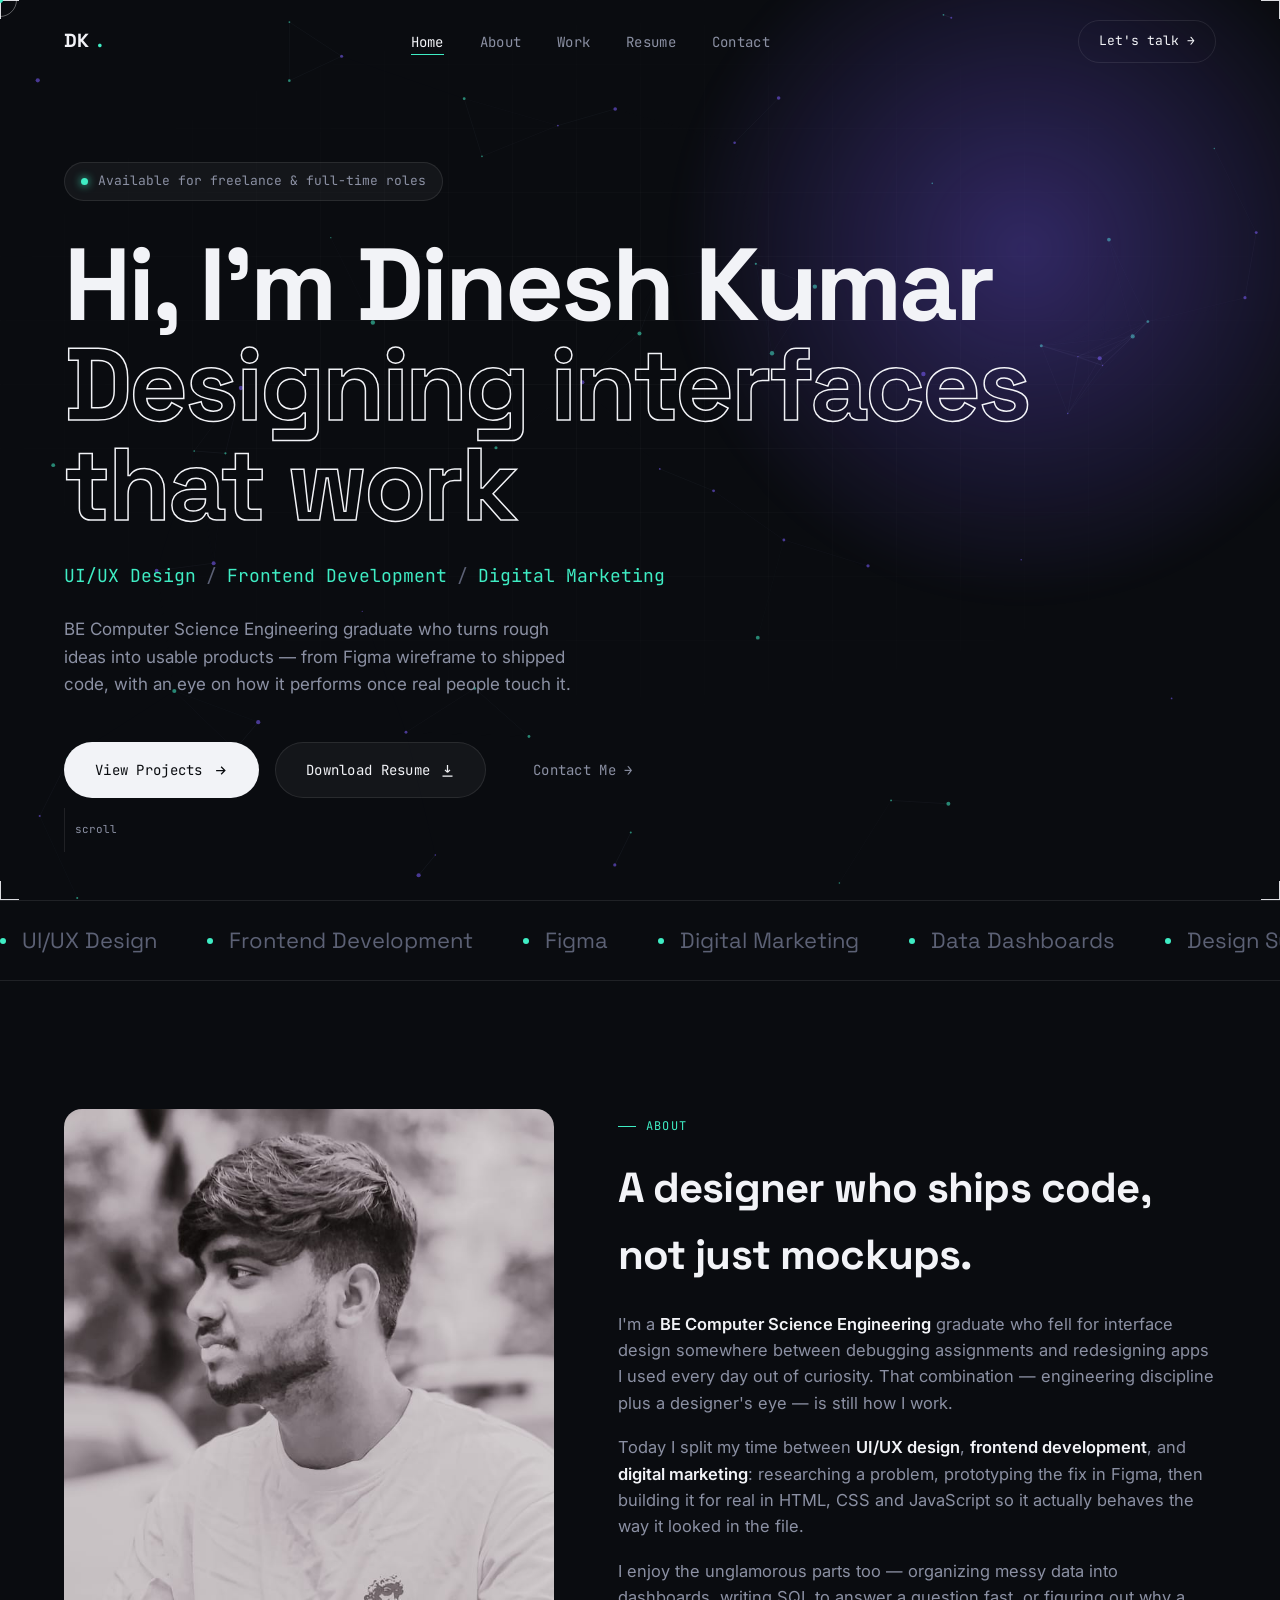
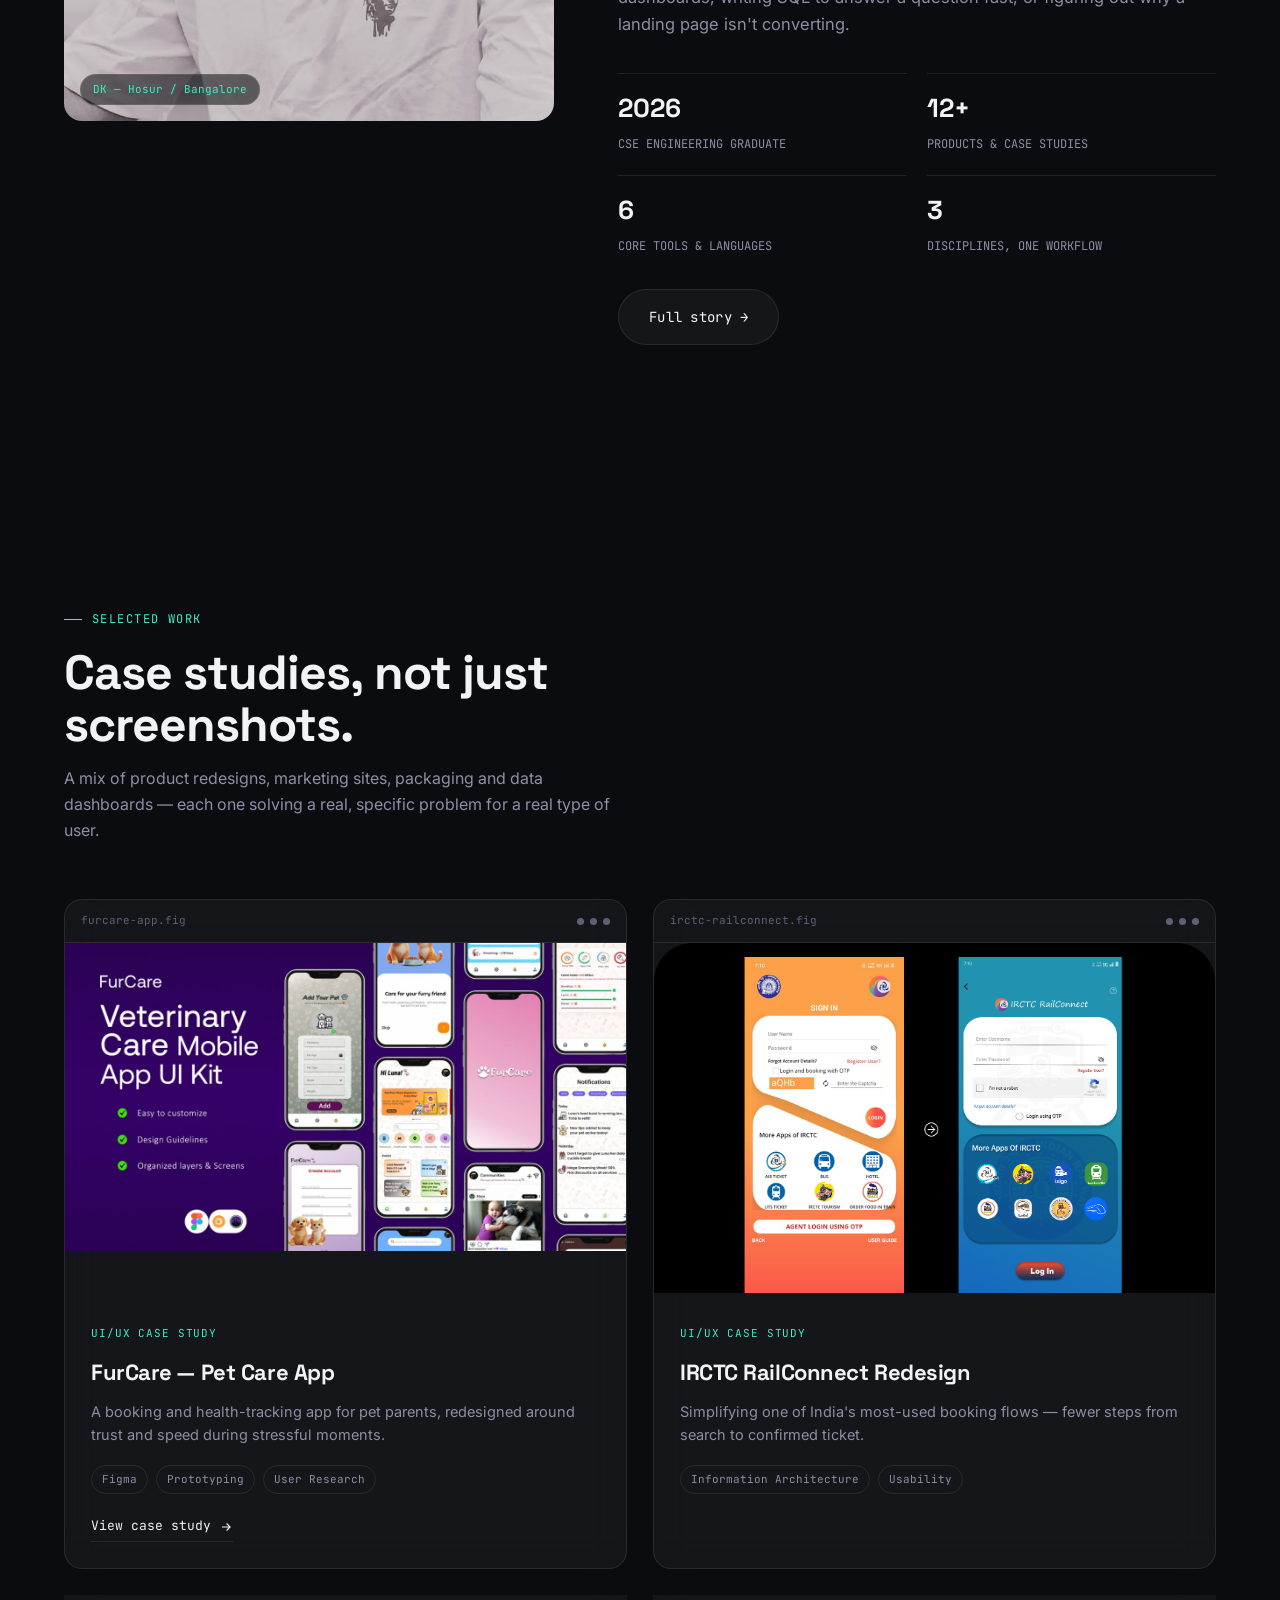
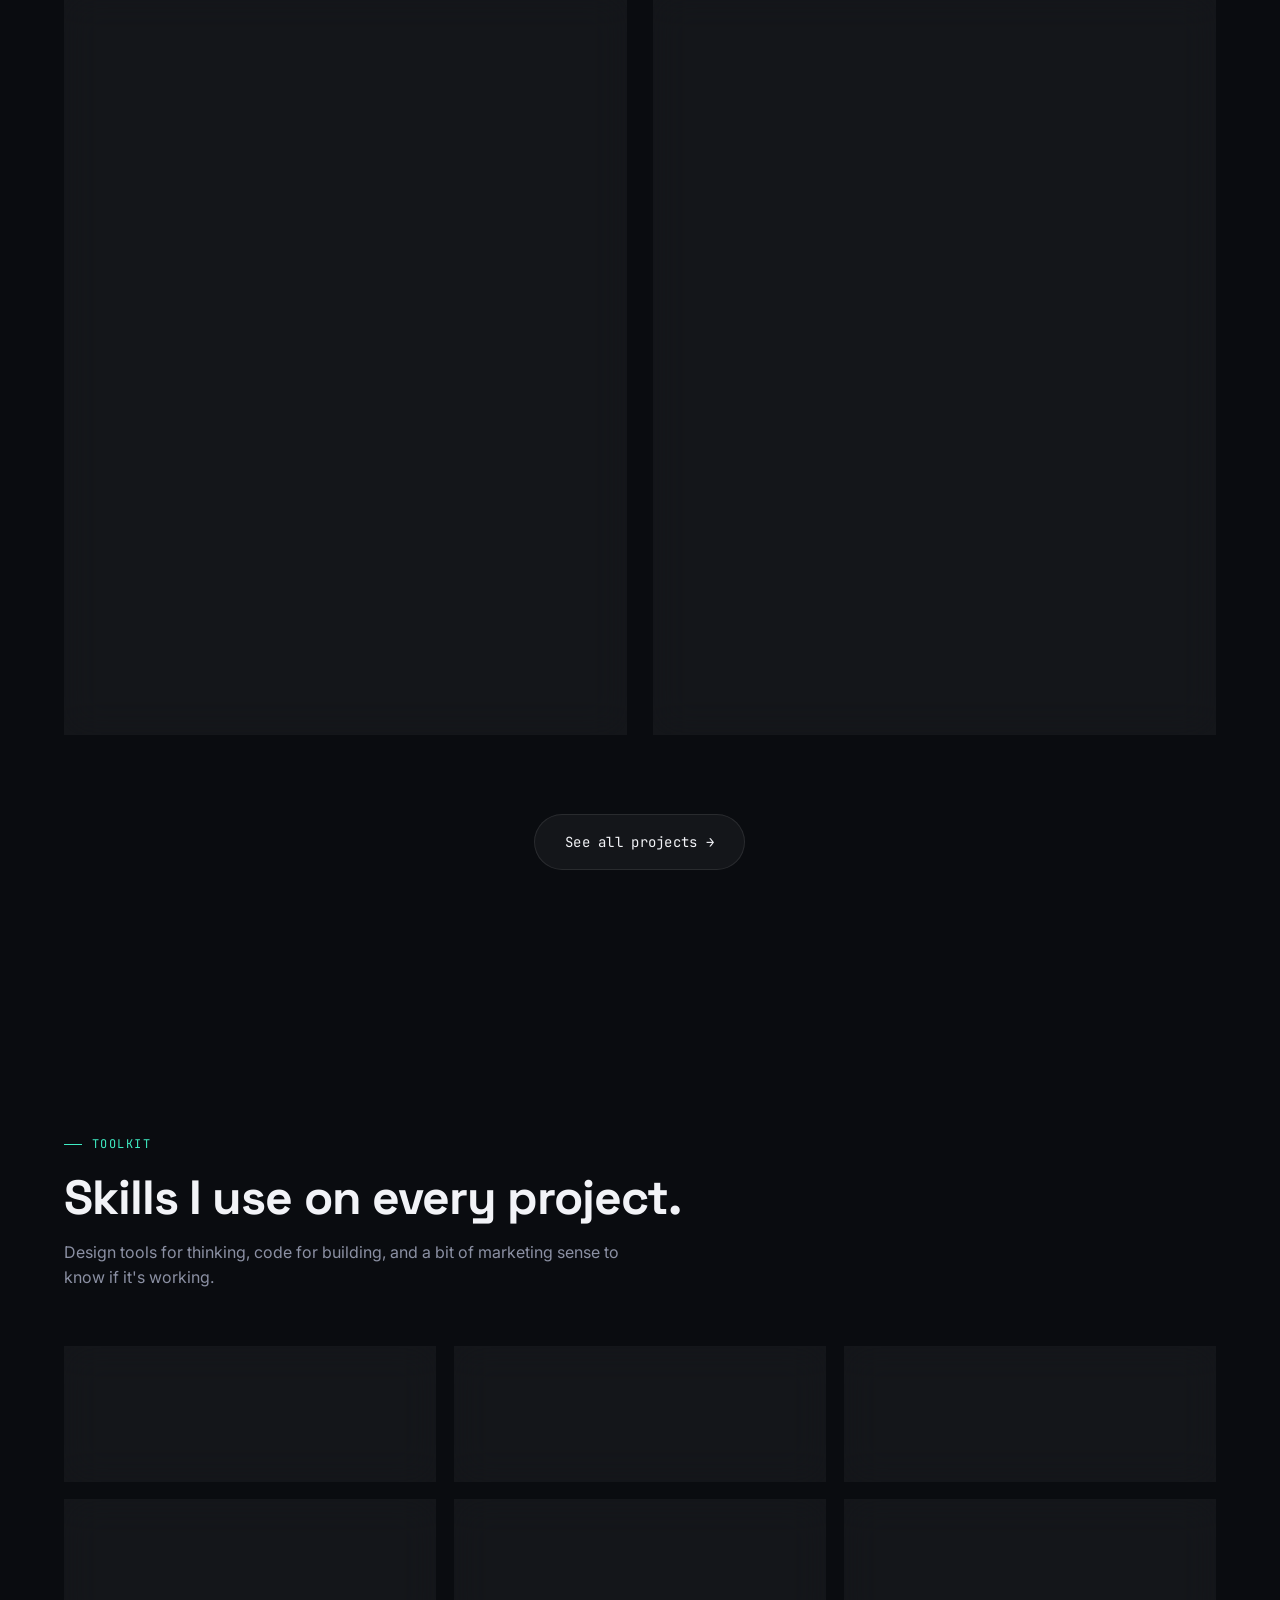
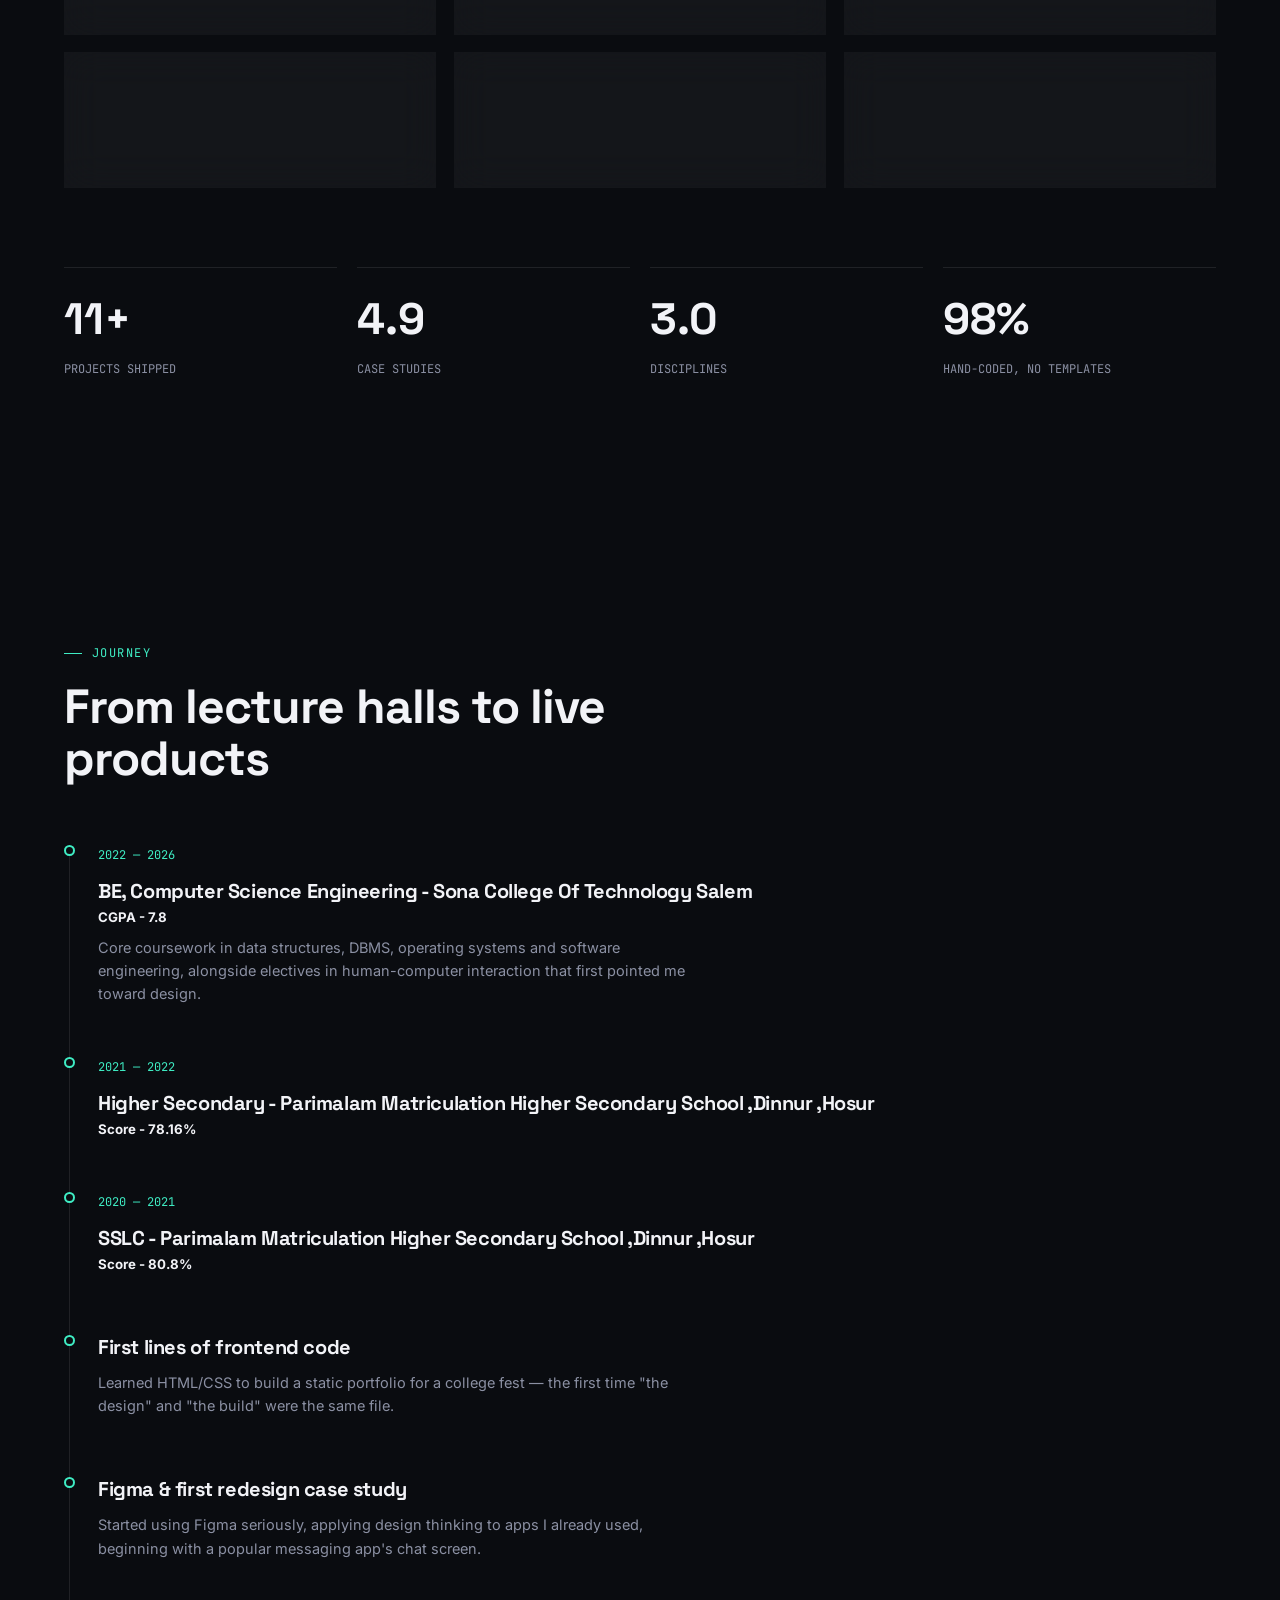
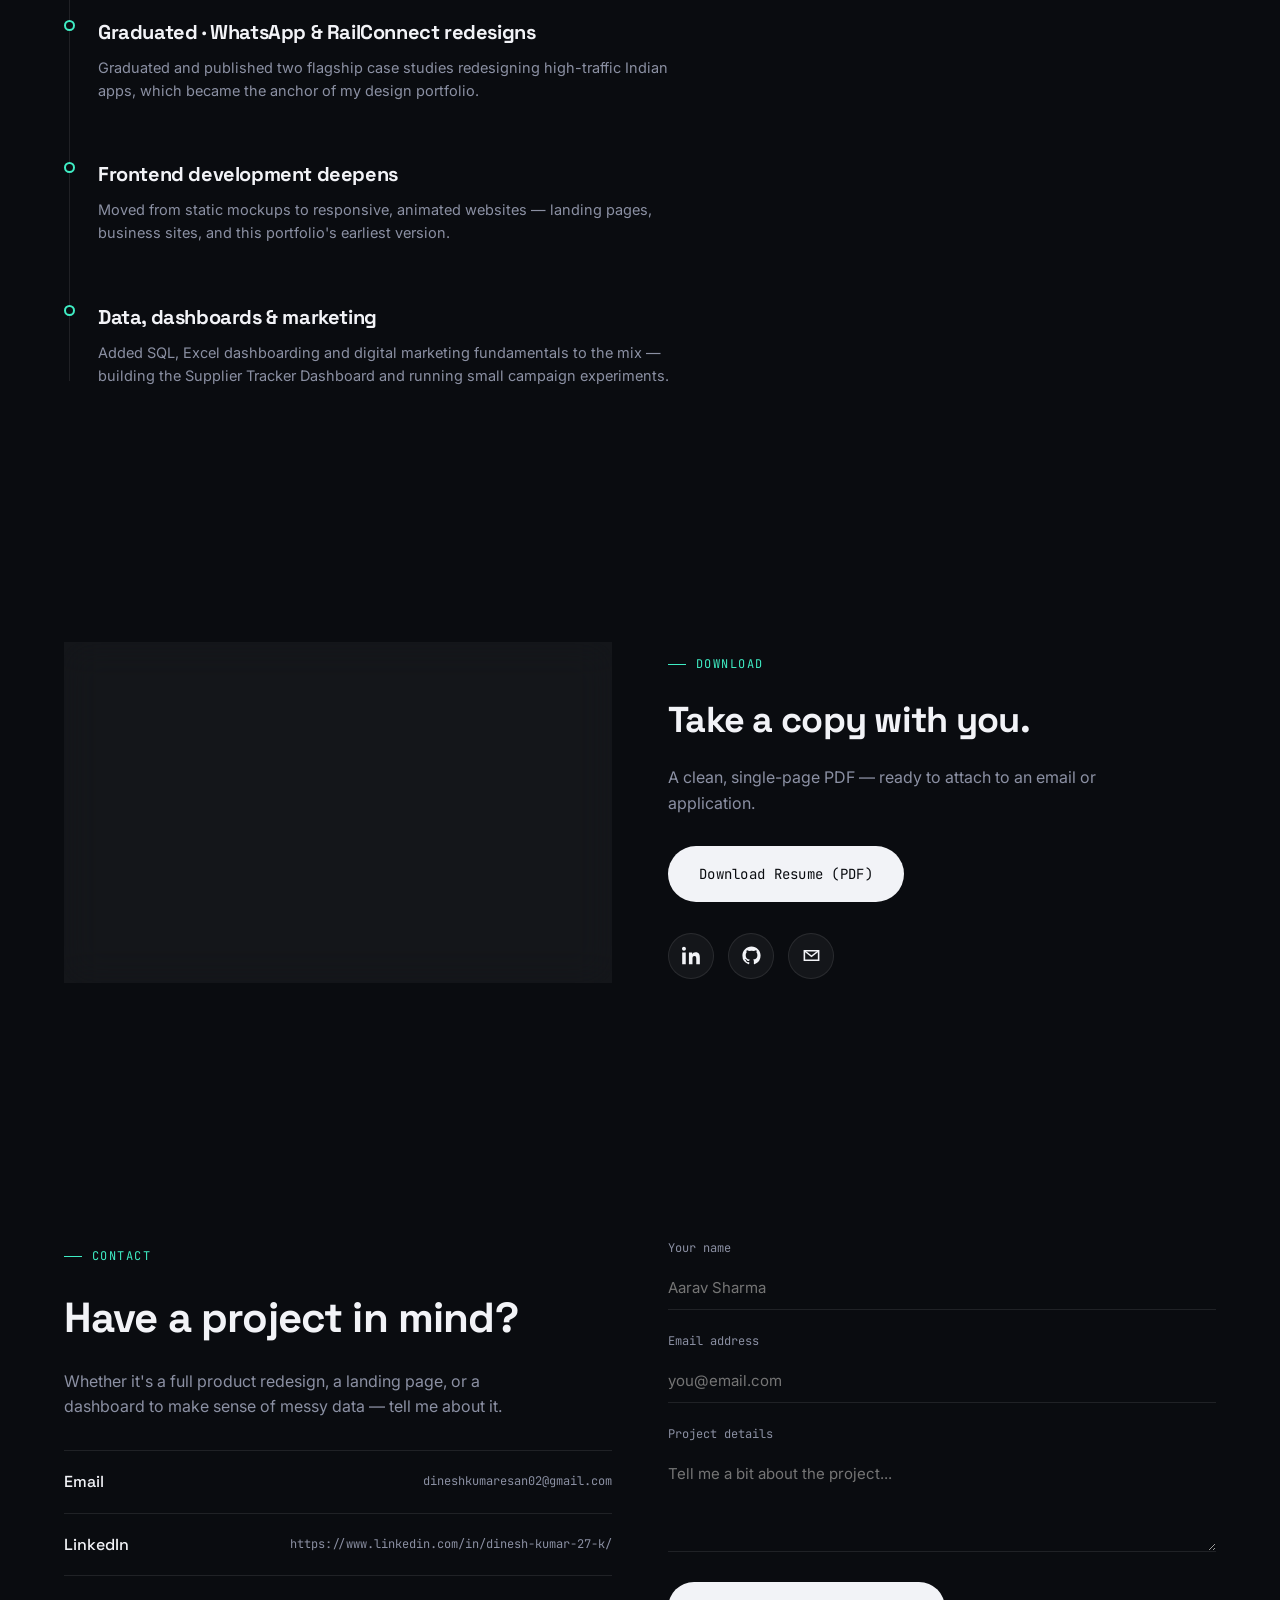
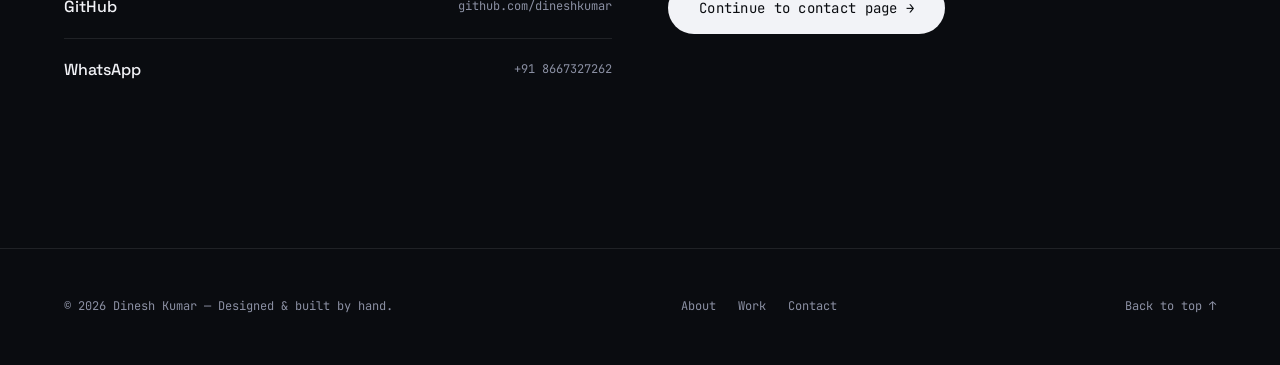
==== index.html @ e4a2902a "Update index.html" ====
<!doctype html>
<html lang="en">
  <head>
    <meta charset="UTF-8" />
    <meta name="viewport" content="width=device-width, initial-scale=1.0" />
    <title>Dinesh Kumar — UI/UX Designer &amp; Frontend Developer</title>
    <meta
      name="description"
      content="Dinesh Kumar — UI/UX Designer, Frontend Developer and Digital Marketing enthusiast. BE Computer Science graduate crafting interfaces, products and data stories."/>
    <link rel="preconnect" href="https://fonts.googleapis.com" />
    <link rel="preconnect" href="https://fonts.gstatic.com" crossorigin />
    <link href="https://fonts.googleapis.com/css2?family=Space+Grotesk:wght@400;500;600;700&family=Inter:wght@400;500;600&family=JetBrains+Mono:wght@400;500&display=swap"
      rel="stylesheet"
    />
    <link rel="stylesheet" href="css/style.css" />
  </head>
  <body>
    <a href="#main" class="skip-link">Skip to content</a>

    <!-- Navigation -->
    <nav class="nav">
      <a href="index.html" class="nav-logo">DK<span>.</span></a>
      <ul class="nav-links">
        <li><a href="index.html">Home</a></li>
        <li><a href="about.html">About</a></li>
        <li><a href="projects.html">Work</a></li>
        <li><a href="resume.html">Resume</a></li>
        <li><a href="contact.html">Contact</a></li>
      </ul>
      <a href="contact.html" class="nav-cta magnetic">Let's talk →</a>
      <button class="nav-toggle" aria-label="Toggle menu">
        <span></span><span></span><span></span>
      </button>
    </nav>

    <main id="main">
      <!-- ============ HERO ============ -->
      <header class="hero artboard">
        <div class="ab-corner tl"></div>
        <div class="ab-corner tr"></div>
        <div class="ab-corner bl"></div>
        <div class="ab-corner br"></div>
        <div class="hero-bg">
          <canvas id="hero-canvas"></canvas>
          <div class="hero-grid"></div>
          <div class="hero-glow"></div>
        </div>

        <div class="wrap hero-inner">
          <div class="hero-tag">
            <i></i> Available for freelance &amp; full-time roles 
          </div>
          <h1>
            <span class="line"><span>Hi, I'm Dinesh Kumar</span></span>
            <span class="line"
              ><span>Designing interfaces that work</span></span
            >
          </h1>
          <div class="hero-role">
            <span>UI/UX Design</span><span class="sep">/</span>
            <span>Frontend Development</span><span class="sep">/</span>
            <span>Digital Marketing</span>
          </div>
          <p class="hero-desc">
            BE Computer Science Engineering graduate who turns rough ideas into
            usable products — from Figma wireframe to shipped code, with an eye
            on how it performs once real people touch it.
          </p>

          <div class="hero-cta">
            <a href="projects.html" class="btn btn-primary magnetic"
              >View Projects
              <svg
                viewBox="0 0 24 24"
                fill="none"
                stroke="currentColor"
                stroke-width="2"
              >
                <path d="M5 12h14M13 6l6 6-6 6" />
              </svg>
            </a>
            <a
              href="assets/DineshKumar resume.dk(1).pdf (1) (2).pdf"
              download
              class="btn btn-outline magnetic"
              >Download Resume
              <svg
                viewBox="0 0 24 24"
                fill="none"
                stroke="currentColor"
                stroke-width="2"
              >
                <path d="M12 3v12m0 0l-4-4m4 4l4-4M4 21h16" />
              </svg>
            </a>
            <a href="contact.html" class="btn btn-ghost magnetic"
              >Contact Me →</a
            >
          </div>
        </div>

        <div class="hero-scroll">
          <div class="track"></div>
          scroll
        </div>
       
      </header>

      <!-- ============ MARQUEE ============ -->
      <div class="marquee" aria-hidden="true">
        <div class="marquee-track">
          <span><i></i>UI/UX Design</span
          ><span><i></i>Frontend Development</span><span><i></i>Figma</span>
          <span><i></i>Digital Marketing</span
          ><span><i></i>Data Dashboards</span><span><i></i>Design Systems</span>
          <span><i></i>UI/UX Design</span
          ><span><i></i>Frontend Development</span><span><i></i>Figma</span>
          <span><i></i>Digital Marketing</span
          ><span><i></i>Data Dashboards</span><span><i></i>Design Systems</span>
        </div>
      </div>

      <!-- ============ ABOUT (preview) ============ -->
      <section id="about">
        <div class="wrap">
          <div class="about-grid">
            <div class="about-portrait reveal">
              <img
                src="assets/images/WhatsApp Image 2026-02-16 at 7.49.27 PM.jpeg"
                style="width: 100%; height: 100%; object-fit: cover"
              />
              <span class="tag">DK — Hosur / Bangalore</span>
            </div>

            <div class="about-copy reveal">
              <span class="eyebrow">About</span>
              <h2
                style="font-size: clamp(28px, 4vw, 42px); margin-bottom: 22px"
              >
                A designer who ships code, not just mockups.
              </h2>
              <p>
                I'm a <strong>BE Computer Science Engineering</strong> graduate
                who fell for interface design somewhere between debugging
                assignments and redesigning apps I used every day out of
                curiosity. That combination — engineering discipline plus a
                designer's eye — is still how I work.
              </p>
              <p>
                Today I split my time between <strong>UI/UX design</strong>,
                <strong>frontend development</strong>, and
                <strong>digital marketing</strong>: researching a problem,
                prototyping the fix in Figma, then building it for real in HTML,
                CSS and JavaScript so it actually behaves the way it looked in
                the file.
              </p>
              <p>
                I enjoy the unglamorous parts too — organizing messy data into
                dashboards, writing SQL to answer a question fast, or figuring
                out why a landing page isn't converting.
              </p>

              <div class="about-facts">
                <div class="fact">
                  <b>2026</b><span>CSE ENGINEERING GRADUATE</span>
                </div>
                <div class="fact">
                  <b>12+</b><span>PRODUCTS &amp; CASE STUDIES</span>
                </div>
                <div class="fact">
                  <b>6</b><span>CORE TOOLS &amp; LANGUAGES</span>
                </div>
                <div class="fact">
                  <b>3</b><span>DISCIPLINES, ONE WORKFLOW</span>
                </div>
              </div>
              <a
                href="about.html"
                class="btn btn-outline magnetic mt-lg"
                style="margin-top: 32px"
                >Full story →</a
              >
            </div>
          </div>
        </div>
      </section>

      <!-- ============ FEATURED WORK ============ -->
      <section id="work">
        <div class="wrap">
          <div class="section-head reveal">
            <span class="eyebrow">Selected Work</span>
            <h2>Case studies, not just screenshots.</h2>
            <p>
              A mix of product redesigns, marketing sites, packaging and data
              dashboards — each one solving a real, specific problem for a real
              type of user.
            </p>
          </div>

          <div class="work-grid reveal-stagger">
            <!-- Card 1 -->
            <article
              class="project-card glass reveal"
              data-cat="uiux"
              style="--i: 0"
            >
              <div class="card-layerbar">
                <span>furcare-app.fig</span>
                <div class="dots"><i></i><i></i><i></i></div>
              </div>
              <div class="card-media" style="--c1: #2a2140; --c2: #0d0f15">
                <!-- Swap out the <svg> block for your poster image -->
                <img
                  src="assets/images/furcare 1.jpg"
                  alt="FurCare Project Poster"
                  class="project-poster-img"
                />
              </div>
              <div class="card-body">
                <span class="card-cat">UI/UX Case Study</span>
                <h3>FurCare — Pet Care App</h3>
                <p class="desc">
                  A booking and health-tracking app for pet parents, redesigned
                  around trust and speed during stressful moments.
                </p>
                <div class="card-meta">
                  <span class="tag-pill">Figma</span
                  ><span class="tag-pill">Prototyping</span
                  ><span class="tag-pill">User Research</span>
                </div>
                <a href="https://www.figma.com/design/gLvr99b8Z8lzco5uOpRykU/Furcaree-App?node-id=0-1&t=98LfNqXjlMxUutSc-1" class="card-link"
                  >View case study
                  <svg
                    viewBox="0 0 24 24"
                    fill="none"
                    stroke="currentColor"
                    stroke-width="2"
                  >
                    <path d="M5 12h14M13 6l6 6-6 6" />
                  </svg>
                </a>
              </div>
            </article>
           <!-- Card 2 -->
<article class="project-card glass reveal" data-cat="uiux" style="--i: 1">
  <div class="card-layerbar">
    <span>irctc-railconnect.fig</span>
    <div class="dots"><i></i><i></i><i></i></div>
  </div>
  <div class="card-media">
    <!-- Replaced SVG illustration with your project poster image -->
    <img 
      src="assets/images/irctc.png" 
      alt="IRCTC RailConnect Redesign Poster" 
      class="project-poster-img"
      loading="lazy"
    />
  </div>
  <div class="card-body">
    <span class="card-cat">UI/UX Case Study</span>
    <h3>IRCTC RailConnect Redesign</h3>
    <p class="desc">
      Simplifying one of India's most-used booking flows — fewer steps from search to confirmed ticket.
    </p>
    <div class="card-meta">
      <span class="tag-pill">Information Architecture</span><span class="tag-pill">Usability</span>
    </div>
    
  </div>
</article><!-- Card 3 -->
<article class="project-card glass reveal" data-cat="web" style="--i: 2">
  <div class="card-layerbar">
    <span>real-estate-landing.fig</span>
    <div class="dots"><i></i><i></i><i></i></div>
  </div>
  <div class="card-media">
    <!-- Replaced SVG illustration with your project poster image -->
    <img 
      src="assets/images/gsr.png" 
      alt="Real Estate Landing Page Poster" 
      class="project-poster-img"
      loading="lazy"
    />
  </div>
  <div class="card-body">
    <span class="card-cat">Website</span>
    <h3>Real Estate Landing Page</h3>
    <p class="desc">
A fully responsive, conversion-focused landing page for a real estate property listing brand, featuring property showcases, lead-generation sections, enquiry forms, WhatsApp integration, and strong CTAs. Hosted and deployed on GoDaddy with a custom domain.
    </p>
    <div class="card-meta">
      <span class="tag-pill">Full Stack</span><span class="tag-pill">Conversion Design</span>
    </div>
    <a href="http://gsrgrand.com/" class="card-link">View Website
      <svg viewBox="0 0 24 24" fill="none" stroke="currentColor" stroke-width="2">
        <path d="M5 12h14M13 6l6 6-6 6" />
      </svg>
    </a>
  </div>
</article>
            <!-- Card 4 -->
            <article
              class="project-card glass reveal"
              data-cat="excel"
              style="--i: 3"
            >
              <div class="card-layerbar">
                <span>supplier-tracker.xlsx</span>
                <div class="dots"><i></i><i></i><i></i></div>
              </div>
              <div class="card-media" style="--c1: #1c2130; --c2: #0d0f15">
                <img 
      src="assets/images/excel dashboard.png" 
      alt="Real Estate Landing Page Poster" 
      class="project-poster-img"
      loading="lazy"
    />
              </div>
              <div class="card-body">
                <span class="card-cat">Excel Dashboard</span>
                <h3>Supplier Tracker Dashboard</h3>
                <p class="desc">
                 An interactive Supplier Tracker Dashboard built in Excel to monitor supplier performance, certifications, ratings, delivery status, quality metrics, and first-time supplier evaluations. Designed with data-driven dashboards and visual insights to support efficient supplier management and decision-making in the manufacturing industry.
                </p>
                <div class="card-meta">
                  <span class="tag-pill">Excel</span
                  ><span class="tag-pill">Data Visualization</span>
                </div>
                <a href="projects.html#supplier-tracker" class="card-link"
                  >View case study
                  <svg
                    viewBox="0 0 24 24"
                    fill="none"
                    stroke="currentColor"
                    stroke-width="2">
                    <path d="M5 12h14M13 6l6 6-6 6" />
                  </svg>
                </a>
              </div>
            </article>
          </div>
          <div class="center mt-lg reveal">
            <a href="projects.html" class="btn btn-outline magnetic"
              >See all projects →</a>
          </div>
        </div>
      </section>

      <!-- ============ SKILLS ============ -->
      <section id="skills">
        <div class="wrap">
          <div class="section-head reveal">
            <span class="eyebrow">Toolkit</span>
            <h2>Skills I use on every project.</h2>
            <p>
              Design tools for thinking, code for building, and a bit of
              marketing sense to know if it's working.
            </p>
          </div>
          <div class="skills-grid reveal-stagger">
            <div class="skill-card glass reveal" style="--i: 0">
              <div class="skill-top">
                <span class="name">Figma</span><span class="pct">92%</span>
              </div>
              <div class="skill-bar"><i data-pct="92"></i></div>
              <div class="skill-tag">
                Wireframes · Prototyping · Design Systems
              </div>
            </div>
            <div class="skill-card glass reveal" style="--i: 1">
              <div class="skill-top">
                <span class="name">HTML</span><span class="pct">95%</span>
              </div>
              <div class="skill-bar"><i data-pct="95"></i></div>
              <div class="skill-tag">Semantic, accessible markup</div>
            </div>
            <div class="skill-card glass reveal" style="--i: 2">
              <div class="skill-top">
                <span class="name">CSS</span><span class="pct">93%</span>
              </div>
              <div class="skill-bar"><i data-pct="93"></i></div>
              <div class="skill-tag">
                Animation · Layout · Responsive systems
              </div>
            </div>
            <div class="skill-card glass reveal" style="--i: 3">
              <div class="skill-top">
                <span class="name">JavaScript</span><span class="pct">85%</span>
              </div>
              <div class="skill-bar"><i data-pct="85"></i></div>
              <div class="skill-tag">DOM interactions · Vanilla JS apps</div>
            </div>
            <div class="skill-card glass reveal" style="--i: 4">
              <div class="skill-top">
                <span class="name">Python</span><span class="pct">72%</span>
              </div>
              <div class="skill-bar"><i data-pct="72"></i></div>
              <div class="skill-tag">Scripting · Data handling</div>
            </div>
            <div class="skill-card glass reveal" style="--i: 5">
              <div class="skill-top">
                <span class="name">SQL</span><span class="pct">78%</span>
              </div>
              <div class="skill-bar"><i data-pct="78"></i></div>
              <div class="skill-tag">Queries · Joins · Reporting</div>
            </div>
            <div class="skill-card glass reveal" style="--i: 6">
              <div class="skill-top">
                <span class="name">Digital Marketing</span
                ><span class="pct">80%</span>
              </div>
              <div class="skill-bar"><i data-pct="80"></i></div>
              <div class="skill-tag">
                SEO basics · Campaign creatives · Analytics
              </div>
            </div>
            <div class="skill-card glass reveal" style="--i: 7">
              <div class="skill-top">
                <span class="name">Excel Dashboards</span
                ><span class="pct">88%</span>
              </div>
              <div class="skill-bar"><i data-pct="88"></i></div>
              <div class="skill-tag">Pivot tables · Charts · Automation</div>
            </div>
            <div class="skill-card glass reveal" style="--i: 8">
              <div class="skill-top">
                <span class="name">Problem Solving</span
                ><span class="pct">90%</span>
              </div>
              <div class="skill-bar"><i data-pct="90"></i></div>
              <div class="skill-tag">Root-cause thinking, CSE background</div>
            </div>
          </div>
          <div class="stat-row mt-lg reveal">
            <div class="stat">
              <b data-count="12" data-suffix="+">0</b
              ><span>PROJECTS SHIPPED</span>
            </div>
            <div class="stat">
              <b data-count="5" data-suffix="">0</b><span>CASE STUDIES</span>
            </div>
            <div class="stat">
              <b data-count="3" data-suffix="">0</b><span>DISCIPLINES</span>
            </div>
            <div class="stat">
              <b data-count="100" data-suffix="%">0</b
              ><span>HAND-CODED, NO TEMPLATES</span>
            </div>
          </div>
        </div>
      </section>

      <!-- ============ JOURNEY / TIMELINE ============ -->
      <section id="journey">
    <div class="wrap">
      <div class="section-head reveal">
        <span class="eyebrow">Journey</span>
        <h2>From lecture halls to live products</h2>
      </div>
      <div class="timeline">
        <div class="tl-item reveal">
          <span class="tl-date mono">2022 — 2026</span>
          <h3>BE, Computer Science Engineering - Sona College Of Technology Salem</h3>
          <h5 >CGPA - 7.8</h5> 
          <p>Core coursework in data structures, DBMS, operating systems and software engineering, alongside
            electives in human-computer interaction that first pointed me toward design.</p>
        </div>
         <div class="tl-item reveal">
          <span class="tl-date mono">2021 — 2022</span>
          <h3>Higher Secondary - Parimalam Matriculation Higher Secondary School ,Dinnur ,Hosur</h3>
          <h5 >Score - 78.16%</h5> 
        </div>
          <div class="tl-item reveal">
          <span class="tl-date mono">2020 — 2021</span>
          <h3>SSLC - Parimalam Matriculation Higher Secondary School ,Dinnur ,Hosur</h3>
          <h5 >Score - 80.8%</h5> 
        </div>
        <div class="tl-item reveal">
          <h3>First lines of frontend code</h3>
          <p>Learned HTML/CSS to build a static portfolio for a college fest — the first time "the design" and
            "the build" were the same file.</p>
        </div>
        <div class="tl-item reveal">
          <h3>Figma &amp; first redesign case study</h3>
          <p>Started using Figma seriously, applying design thinking to apps I already used, beginning with a
            popular messaging app's chat screen.</p>
        </div>
        <div class="tl-item reveal">
          <h3>Graduated · WhatsApp &amp; RailConnect redesigns</h3>
          <p>Graduated and published two flagship case studies redesigning high-traffic Indian apps, which became
            the anchor of my design portfolio.</p>
        </div>
        <div class="tl-item reveal">
          <h3>Frontend development deepens</h3>
          <p>Moved from static mockups to responsive, animated websites — landing pages, business sites, and this
            portfolio's earliest version.</p>
        </div>
        <div class="tl-item reveal">
          <h3>Data, dashboards &amp; marketing</h3>
          <p>Added SQL, Excel dashboarding and digital marketing fundamentals to the mix — building the Supplier
            Tracker Dashboard and running small campaign experiments.</p>
        </div>
      </div>
    </div>
  </section>

      <!-- ============ RESUME (preview) ============ -->
       <section>
        <div class="wrap resume-wrap">
          <div class="resume-preview glass artboard reveal">
            <div class="ab-corner tl"></div>
            <div class="ab-corner br"></div>
            <img
              src="assets/images/DineshKumar_visiting_card.png"
              alt="Resume preview"
              class="preview-img"
            />
          </div>
          <div class="reveal">
            <span class="eyebrow">Download</span>
            <h2 style="font-size: clamp(26px, 3.5vw, 36px)">
              Take a copy with you.
            </h2>
            <p style="color: var(--muted); margin-top: 16px; max-width: 440px">
              A clean, single-page PDF — ready to attach to an email or
              application.
            </p>
            <div class="resume-links">
              <a
                href="assets/DineshKumar resume.dk(1).pdf (1) (2).pdf"
                download
                class="btn btn-primary magnetic"
                >Download Resume (PDF)</a
              >
            </div>
            <div class="resume-links">
              <a
                href="https://www.linkedin.com/in/dinesh-kumar-27-k/"
                target="_blank"
                rel="noopener"
                class="icon-btn"
                aria-label="LinkedIn"
              >
                <svg viewBox="0 0 24 24" fill="currentColor">
                  <path
                    d="M4.98 3.5C4.98 4.88 3.87 6 2.5 6S0 4.88 0 3.5 1.12 1 2.5 1s2.48 1.12 2.48 2.5zM.24 8.25h4.5V23h-4.5V8.25zM8.5 8.25h4.31v2.02h.06c.6-1.14 2.07-2.34 4.26-2.34 4.56 0 5.4 3 5.4 6.9V23h-4.5v-6.72c0-1.6-.03-3.66-2.23-3.66-2.23 0-2.57 1.74-2.57 3.55V23h-4.5V8.25z"
                  />
                </svg>
              </a>
              <a
                href="https://github.com/Dk27dk"
                target="_blank"
                rel="noopener"
                class="icon-btn"
                aria-label="GitHub"
              >
                <svg viewBox="0 0 24 24" fill="currentColor">
                  <path
                    d="M12 .5C5.65.5.5 5.66.5 12a11.5 11.5 0 0 0 7.86 10.93c.57.1.78-.25.78-.55v-2.15c-3.2.7-3.87-1.36-3.87-1.36-.53-1.33-1.29-1.69-1.29-1.69-1.05-.72.08-.7.08-.7 1.16.08 1.77 1.19 1.77 1.19 1.03 1.77 2.71 1.26 3.37.96.1-.75.4-1.26.73-1.55-2.55-.29-5.24-1.28-5.24-5.68 0-1.26.45-2.28 1.19-3.09-.12-.29-.52-1.46.11-3.05 0 0 .97-.31 3.18 1.18a11 11 0 0 1 5.8 0c2.2-1.49 3.17-1.18 3.17-1.18.63 1.59.24 2.76.12 3.05.74.81 1.18 1.83 1.18 3.09 0 4.41-2.69 5.38-5.25 5.67.41.36.78 1.07.78 2.16v3.2c0 .3.2.66.79.55A11.5 11.5 0 0 0 23.5 12C23.5 5.66 18.35.5 12 .5z"
                  />
                </svg>
              </a>
              <a
                href="mailto:dineshkumaresan02@gmail.com"
                class="icon-btn"
                aria-label="Email"
              >
                <svg
                  viewBox="0 0 24 24"
                  fill="none"
                  stroke="currentColor"
                  stroke-width="2"
                >
                  <path d="M3 6h18v12H3z" />
                  <path d="M3 6l9 7 9-7" />
                </svg>
              </a>
            </div>
          </div>
        </div>
      </section>
      <!-- ============ CONTACT (preview) ============ -->
      <section id="contact">
        <div class="wrap">
          <div class="contact-grid">
            <div class="reveal">
              <span class="eyebrow">Contact</span>
              <h2 style="font-size: clamp(28px, 4vw, 42px)">
                Have a project in mind?
              </h2>
              <p style="color: var(--muted); margin-top: 18px; max-width: 440px">
                Whether it's a full product redesign, a landing page, or a
                dashboard to make sense of messy data — tell me about it.
              </p>
              <ul class="contact-list">
                <li><b>Email</b><span>dineshkumaresan02@gmail.com</span></li>
                <li><b>LinkedIn</b><span>https://www.linkedin.com/in/dinesh-kumar-27-k/</span></li>
                <li><b>GitHub</b><span>github.com/dineshkumar</span></li>
                <li><b>WhatsApp</b><span>+91 8667327262</span></li>
              </ul>
            </div>
            <form
              class="reveal"
              id="contact-form-preview"
              action="contact.html"
              method="get" >
              <div class="field">
                <label for="p-name">Your name</label>
                <input
                  type="text"
                  id="p-name"
                  name="name"
                  placeholder="Aarav Sharma"
                  required/>
              </div>
              <div class="field">
                <label for="p-email">Email address</label>
                <input
                  type="email"
                  id="p-email"
                  name="email"
                  placeholder="you@email.com"
                  required/>
              </div>
              <div class="field">
                <label for="p-msg">Project details</label>
                <textarea
                  id="p-msg"
                  name="message"
                  placeholder="Tell me a bit about the project..."
                  required
                ></textarea>
              </div>
              <button type="submit" class="btn btn-primary magnetic">
                Continue to contact page →
              </button>
            </form>
          </div>
        </div>
      </section>
    </main>
    <footer>
      <div class="wrap footer-row">
        <span class="fmono"
          >© <span class="js-year">2026</span> Dinesh Kumar — Designed &amp;
          built by hand.</span>
        <div class="footer-links">
          <a
            href="about.html"
            class="fmono"
            style="font-size: 12px; color: var(--muted)"
            >About</a>
          <a
            href="projects.html"
            class="fmono"
            style="font-size: 12px; color: var(--muted)"
            >Work</a>
          <a
            href="contact.html"
            class="fmono"
            style="font-size: 12px; color: var(--muted)"
            >Contact</a
          >
        </div>
        <a href="#" class="back-top">Back to top ↑</a>
      </div>
    </footer>
    <script src="js/script.js"></script>
  </body>
</html>
---- css/style.css ----
/* ============================================================
   DINESH KUMAR — PORTFOLIO
   Design concept: "The Canvas" — the site behaves like a live
   design-tool artboard. Corner brackets, ruler ticks, a coordinate
   cursor and layer-style labels borrow the vocabulary of Figma,
   grounding the visual language in the subject's own craft.
   ============================================================ */

/* ---------- 1. Design tokens ---------- */
:root{
  /* color */
  --ink:        #0a0c10;
  --ink-2:      #0d0f15;
  --surface:    #14161f;
  --surface-2:  #1a1d29;
  --glass:      rgba(255,255,255,0.045);
  --glass-brd:  rgba(255,255,255,0.09);
  --line:       rgba(255,255,255,0.09);
  --text:       #f2f3f7;
  --muted:      #8b90a3;
  --muted-2:    #5c6175;
  --violet:     #7b5cff;
  --violet-2:   #b6a6ff;
  --mint:       #3fedc4;
  --coral:      #ff6b4a;

  /* type */
  --f-display: "Space Grotesk", "Segoe UI", sans-serif;
  --f-body:    "Inter", "Segoe UI", sans-serif;
  --f-mono:    "JetBrains Mono", "Courier New", monospace;

  /* layout */
  --gutter: clamp(20px, 5vw, 64px);
  --maxw: 1360px;
  --radius: 18px;
  --radius-sm: 10px;
  --dur: 0.6s;
  --ease: cubic-bezier(.16,.84,.32,1);
}

/* ---------- 2. Reset ---------- */
*,*::before,*::after{ box-sizing:border-box; margin:0; padding:0; }
html{ scroll-behavior:smooth; }
html,body{ height:100%; }
body{
  background:var(--ink);
  color:var(--text);
  font-family:var(--f-body);
  font-size:16px;
  line-height:1.6;
  overflow-x:hidden;
  -webkit-font-smoothing:antialiased;
}
img{ max-width:100%; display:block; }
a{ color:inherit; text-decoration:none; }
ul{ list-style:none; }
button{ font-family:inherit; cursor:pointer; }
input,textarea,select{ font-family:inherit; color:inherit; }
::selection{ background:var(--violet); color:#fff; }

h1,h2,h3,h4{ font-family:var(--f-display); font-weight:700; letter-spacing:-0.02em; }

.mono{ font-family:var(--f-mono); }

/* Respect reduced motion */
@media (prefers-reduced-motion: reduce){
  *{ animation-duration:0.001ms !important; animation-iteration-count:1 !important; transition-duration:0.001ms !important; scroll-behavior:auto !important; }
}

/* ---------- 3. Custom cursor (signature element) ---------- */
.cursor-dot, .cursor-ring, .cursor-label{
  position:fixed; top:0; left:0; pointer-events:none; z-index:9999;
  transform:translate(-50%,-50%);
}
.cursor-dot{
  width:6px; height:6px; border-radius:50%; background:var(--mint);
  transition:transform .12s var(--ease), opacity .2s;
}
.cursor-ring{
  width:34px; height:34px; border-radius:50%;
  border:1px solid rgba(255,255,255,0.35);
  transition:width .25s var(--ease), height .25s var(--ease), border-color .25s, background .25s, transform .08s linear;
}
.cursor-label{
  font-family:var(--f-mono); font-size:10px; color:var(--mint);
  white-space:nowrap; transform:translate(14px, 14px); opacity:0; transition:opacity .2s;
  letter-spacing:.04em;
}
body.cursor-active .cursor-label{ opacity:1; }
.cursor-ring.tool-view{ width:64px; height:64px; border-color:var(--mint); background:rgba(63,237,196,0.08); }
.cursor-ring.tool-drag{ width:50px; height:50px; border-color:var(--violet); background:rgba(123,92,255,0.12); }
.cursor-ring.tool-text{ width:4px; height:26px; border-radius:2px; border-color:var(--violet-2); }
@media (hover:none), (pointer:coarse){
  .cursor-dot,.cursor-ring,.cursor-label{ display:none; }
}

/* ---------- 5. Layout helpers ---------- */
.wrap{ max-width:var(--maxw); margin-inline:auto; padding-inline:var(--gutter); }
section{ position:relative; padding-block:clamp(70px,10vw,140px); }
.eyebrow{
  display:inline-flex; align-items:center; gap:10px;
  font-family:var(--f-mono); font-size:12px; letter-spacing:.12em; text-transform:uppercase;
  color:var(--mint); margin-bottom:18px;
}
.eyebrow::before{ content:""; width:18px; height:1px; background:var(--mint); }
.section-head{ max-width:640px; margin-bottom:56px; }
.section-head h2{ font-size:clamp(30px,4vw,48px); line-height:1.08; }
.section-head p{ color:var(--muted); margin-top:16px; font-size:16px; max-width:560px; }

/* Reveal-on-scroll */
.reveal{ opacity:0; transform:translateY(28px); transition:opacity .8s var(--ease), transform .8s var(--ease); }
.reveal.in{ opacity:1; transform:translateY(0); }
.reveal-stagger > *{ transition-delay:calc(var(--i,0) * 70ms); }

/* Artboard corner brackets — signature framing device */
.artboard{ position:relative; }
.artboard::before,.artboard::after,
.artboard .ab-tl,.artboard .ab-br{ content:""; }
.ab-corner{
  position:absolute; width:20px; height:20px; pointer-events:none; z-index:2;
  border-color:var(--mint); opacity:.9;
}
.ab-corner.tl{ top:-1px; left:-1px; border-top:2px solid; border-left:2px solid; }
.ab-corner.tr{ top:-1px; right:-1px; border-top:2px solid; border-right:2px solid; }
.ab-corner.bl{ bottom:-1px; left:-1px; border-bottom:2px solid; border-left:2px solid; }
.ab-corner.br{ bottom:-1px; right:-1px; border-bottom:2px solid; border-right:2px solid; }

/* Glass surface */
.glass{
  background:var(--glass);
  border:1px solid var(--glass-brd);
  backdrop-filter:blur(18px);
  -webkit-backdrop-filter:blur(18px);
  border-radius:var(--radius);
}

/* ---------- 6. Nav ---------- */
.nav{
  position:fixed; top:0; left:0; right:0; z-index:900;
  display:flex; align-items:center; justify-content:space-between;
  padding:20px var(--gutter);
  transition:background .4s var(--ease), border-color .4s, padding .4s;
  border-bottom:1px solid transparent;
}
.nav.scrolled{
  background:rgba(10,12,16,0.72); backdrop-filter:blur(14px);
  border-bottom:1px solid var(--line); padding-block:14px;
}
.nav-logo{ font-family:var(--f-display); font-weight:700; font-size:19px; letter-spacing:-0.01em; display:flex; align-items:center; gap:8px;}
.nav-logo span{ color:var(--mint); }
.nav-links{ display:flex; gap:36px; align-items:center; }
.nav-links a{
  position:relative; font-size:14px; color:var(--muted); font-family:var(--f-mono); letter-spacing:.02em;
  transition:color .3s;
  padding-bottom:4px;
}
.nav-links a:hover, .nav-links a.active{ color:var(--text); }
.nav-links a.active::after{ content:""; position:absolute; left:0; bottom:0; width:100%; height:1px; background:var(--mint); }
.nav-cta{
  border:1px solid var(--glass-brd); padding:10px 20px; border-radius:100px; font-size:13px;
  font-family:var(--f-mono); color:var(--text); transition:.35s var(--ease); white-space:nowrap;
}
.nav-cta:hover{ background:var(--mint); color:var(--ink); border-color:var(--mint); }
.nav-toggle{ display:none; flex-direction:column; gap:5px; width:26px; z-index:950; }
.nav-toggle span{ height:2px; width:100%; background:var(--text); transition:.3s; }

@media (max-width:900px){
  .nav-links{
    position:fixed; inset:0 0 0 30%; background:var(--ink-2); border-left:1px solid var(--line);
    flex-direction:column; justify-content:center; align-items:flex-start; padding:40px;
    transform:translateX(100%); transition:transform .5s var(--ease); gap:26px;
  }
  .nav-links.open{ transform:translateX(0); }
  .nav-links a{ font-size:20px; }
  .nav-toggle{ display:flex; }
  .nav-cta{ display:none; }
}
.nav-toggle.active span:nth-child(1){ transform:translateY(7px) rotate(45deg); }
.nav-toggle.active span:nth-child(2){ opacity:0; }
.nav-toggle.active span:nth-child(3){ transform:translateY(-7px) rotate(-45deg); }

/* ---------- 7. Hero ---------- */
.hero{
  min-height:100svh; display:flex; flex-direction:column; justify-content:center;
  padding-top:120px; padding-bottom:60px; overflow:hidden;
}
.hero-bg{ position:absolute; inset:0; z-index:0; overflow:hidden; }
.hero-bg canvas{ position:absolute; inset:0; width:100%; height:100%; }
.hero-grid{
  position:absolute; inset:0;
  background-image:
    linear-gradient(rgba(255,255,255,.05) 1px, transparent 1px),
    linear-gradient(90deg, rgba(255,255,255,.05) 1px, transparent 1px);
  background-size:64px 64px;
  mask-image:radial-gradient(ellipse 80% 60% at 50% 40%, black 10%, transparent 75%);
  opacity:.5;
}
.hero-glow{
  position:absolute; width:60vw; height:60vw; max-width:800px; max-height:800px;
  background:radial-gradient(circle, rgba(123,92,255,.35), transparent 65%);
  top:-15%; right:-10%; filter:blur(10px); border-radius:50%;
}
.hero-inner{ position:relative; z-index:2; }
.hero-tag{
  display:inline-flex; align-items:center; gap:10px; font-family:var(--f-mono); font-size:13px;
  color:var(--muted); border:1px solid var(--glass-brd); padding:8px 16px; border-radius:100px;
  margin-bottom:34px; background:var(--glass);
}
.hero-tag i{ width:7px; height:7px; border-radius:50%; background:var(--mint); box-shadow:0 0 8px var(--mint); }
.hero h1{
  font-size:clamp(40px, 8vw, 104px); line-height:0.98; letter-spacing:-0.03em;
}
.hero h1 .line{ display:block; overflow:hidden; }
.hero h1 .line span{ display:inline-block; transform:translateY(110%); animation:lineUp .9s var(--ease) forwards; }
.hero h1 .line:nth-child(1) span{ animation-delay:.15s; }
.hero h1 .line:nth-child(2) span{ animation-delay:.3s; color:transparent; -webkit-text-stroke:1.5px var(--text); }
@keyframes lineUp{ to{ transform:translateY(0); } }
.hero-role{
  margin-top:26px; font-family:var(--f-mono); font-size:clamp(14px,1.6vw,18px); color:var(--mint);
  display:flex; gap:10px; flex-wrap:wrap; max-width:640px;
}
.hero-role .sep{ color:var(--muted-2); }
.hero-desc{ margin-top:26px; max-width:520px; color:var(--muted); font-size:17px; }
.hero-cta{ display:flex; gap:16px; flex-wrap:wrap; margin-top:44px; }

.btn{
  position:relative; display:inline-flex; align-items:center; gap:10px;
  padding:16px 30px; border-radius:100px; font-size:14px; font-family:var(--f-mono);
  letter-spacing:.02em; transition:transform .3s var(--ease), background .3s, color .3s, border-color .3s;
  border:1px solid transparent; overflow:hidden;
}
.btn-primary{ background:var(--text); color:var(--ink); }
.btn-primary:hover{ background:var(--mint); }
.btn-outline{ border-color:var(--glass-brd); color:var(--text); background:var(--glass); }
.btn-outline:hover{ border-color:var(--mint); color:var(--mint); }
.btn-ghost{ color:var(--muted); }
.btn-ghost:hover{ color:var(--text); }
.btn svg{ width:15px; height:15px; }

.hero-meta{
  position:absolute; right:var(--gutter); bottom:48px; z-index:2;
  display:flex; flex-direction:column; align-items:flex-end; gap:10px;
  font-family:var(--f-mono); font-size:11px; color:var(--muted-2);
}
.hero-scroll{
  display:flex; align-items:center; gap:10px; font-family:var(--f-mono); font-size:11px; color:var(--muted);
  position:absolute; left:var(--gutter); bottom:48px; z-index:2;
}
.hero-scroll .track{ width:1px; height:44px; background:var(--line); position:relative; overflow:hidden; }
.hero-scroll .track::after{
  content:""; position:absolute; top:-100%; left:0; width:100%; height:100%; background:var(--mint);
  animation:scrollTrack 2s ease-in-out infinite;
}
@keyframes scrollTrack{ 0%{top:-100%;} 60%{top:100%;} 100%{top:100%;} }

@media (max-width:700px){
  .hero-meta{ display:none; }
}

/* ---------- 8. About ---------- */
.about-grid{ display:grid; grid-template-columns:0.9fr 1.1fr; gap:64px; align-items:start; }
.about-portrait{
  aspect-ratio:4/5; border-radius:var(--radius); position:relative; overflow:hidden;
  background:linear-gradient(150deg,#171a24,#0d0f15 60%);
}
.about-portrait .frame-svg{ position:absolute; inset:0; width:100%; height:100%; }
.about-portrait .tag{
  position:absolute; left:16px; bottom:16px; font-family:var(--f-mono); font-size:11px; color:var(--mint);
  background:rgba(10,12,16,.55); border:1px solid var(--glass-brd); padding:6px 12px; border-radius:100px;
}
.about-copy p{ color:var(--muted); font-size:16.5px; margin-bottom:18px; max-width:620px; }
.about-copy strong{ color:var(--text); font-weight:600; }
.about-facts{ display:grid; grid-template-columns:repeat(2,1fr); gap:20px; margin-top:36px; }
.fact{ border-top:1px solid var(--line); padding-top:14px; }
.fact b{ display:block; font-family:var(--f-display); font-size:26px; }
.fact span{ font-family:var(--f-mono); font-size:12px; color:var(--muted); }

@media (max-width:860px){ .about-grid{ grid-template-columns:1fr; } }

/* ---------- 9. Skills ---------- */
.skills-grid{ display:grid; grid-template-columns:repeat(3,1fr); gap:18px; }
.skill-card{
  padding:26px; border-radius:var(--radius-sm); position:relative;
  transition:transform .4s var(--ease), border-color .4s;
}
.skill-card:hover{ transform:translateY(-6px); border-color:var(--glass-brd); }
.skill-top{ display:flex; justify-content:space-between; align-items:center; margin-bottom:18px; }
.skill-top .name{ font-family:var(--f-display); font-size:17px; }
.skill-top .pct{ font-family:var(--f-mono); font-size:13px; color:var(--mint); }
.skill-bar{ height:4px; background:var(--line); border-radius:4px; overflow:hidden; }
.skill-bar > i{
  display:block; height:100%; width:0; border-radius:4px;
  background:linear-gradient(90deg,var(--violet),var(--mint));
  transition:width 1.4s var(--ease);
}
.skill-tag{ margin-top:14px; font-family:var(--f-mono); font-size:11px; color:var(--muted); }
@media (max-width:860px){ .skills-grid{ grid-template-columns:repeat(2,1fr); } }
@media (max-width:560px){ .skills-grid{ grid-template-columns:1fr; } }

/* ---------- 10. Filter tabs (work) ---------- */
.filters{ display:flex; gap:10px; flex-wrap:wrap; margin-bottom:44px; }
.filter-btn{
  padding:10px 20px; border-radius:100px; border:1px solid var(--glass-brd); background:transparent;
  color:var(--muted); font-family:var(--f-mono); font-size:13px; transition:.3s var(--ease);
}
.filter-btn:hover{ color:var(--text); }
.filter-btn.active{ background:var(--text); color:var(--ink); border-color:var(--text); }

/* ---------- 11. Project cards ---------- */
.work-grid{ display:grid; grid-template-columns:repeat(2,1fr); gap:26px; }
.project-card{
  border-radius:var(--radius); overflow:hidden; position:relative;
  transition:transform .3s var(--ease);
  transform-style:preserve-3d;
}
/* Ensures the container holds the image nicely */
.card-media {
  width: 100%;
  overflow: hidden;
  display: flex;
  align-items: center;
  justify-content: center;
  aspect-ratio: 400 / 250; /* Keeps the original SVG dimensions ratio */
}

/* Forces your project poster to fit flawlessly */
.project-poster-img {
  width: 100%;
  height: 100%;
  object-fit: cover;       /* Scales the image nicely without stretching it */
  object-position: top center; /* Focuses on the top/center of your poster */
  display: block;
}
.ecom-img {
  width: 100%;
  height: 100%;
  object-fit: contain;
  display: block;
}
.mytrain {
  width: 100%;
  height: 100%;
  object-fit: contain;
  display: block;
}

.card-layerbar{
  display:flex; align-items:center; justify-content:space-between;
  padding:12px 16px; border-bottom:1px solid var(--line);
  font-family:var(--f-mono); font-size:11px; color:var(--muted-2);
}
.art-box {
  position: relative;
  width: 100%;
  aspect-ratio: 3 / 4;
  overflow: hidden;
  display: flex;
  align-items: center;
  justify-content: center;
  /* Matches the dark brown background of the Lay's package */
  background-color: #52240a !important; 
}


.rotate-fill {
  position: absolute;
  transform: rotate(-90deg);
  
  /* Fits the ENTIRE image height inside the box without cutting anything off */
  width: 100% !important;
  height: 100% !important;
  object-fit: contain !important; 
}
/* 1. Allow the container to grow to the image's height */
.card-media {
  width: 100%;
  overflow: hidden;
  display: block; /* Changes from flex to block layout */
  
  /* --- THE KEY FIXES --- */
  aspect-ratio: auto; /* Removes the hardcoded width/height restriction */
  height: auto;       /* Lets the image determine the height */
  background: none !important;
}

/* 2. Force the image to span fully across the card width */
.project-poster-img {
  width: 100%;
  height: auto;        /* Scales proportionally with the width */
  object-fit: normal;  /* Removes object-fit handling since container is auto */
  display: block;
}
.after-image {
  width: 100%;
  height: 100%;
  object-fit: fill;
  display: block;
}
/* ==========================================================================
   Project Cards - Poster Image Adjustments
   ========================================================================== */

/* 1. Modify the media container to fit real images instead of vectors */
.card-media {
  width: 100%;
  overflow: hidden;
  display: block;            /* Switches from flex to standard block flow */
  
  /* --- CRITICAL FIXES FOR FULL LENGTH POSTERS --- */
  aspect-ratio: auto;        /* Removes the fixed 400x250 ratio constraint */
  height: auto;              /* Allows container to naturally stretch down */
  background: none !important; /* Removes default background gradient styles */
}

/* 2. Format the custom poster images to fill the card perfectly */
.project-poster-img {
  width: 100%;
  height: auto;              /* Keeps image proportional to container width */
  object-fit: normal;        /* Disables vector containment cropping behavior */
  display: block;            /* Eliminates inline descender whitespace gaps */
}
.card-layerbar .dots{ display:flex; gap:6px; }
.card-layerbar .dots i{ width:7px; height:7px; border-radius:50%; background:var(--muted-2); }
.card-media{
  aspect-ratio:16/10; position:relative; overflow:hidden;
  background:linear-gradient(135deg,var(--c1,#241d3d),var(--c2,#0d0f15));
}
.card-media .art{ position:absolute; inset:0; width:100%; height:100%; }
.card-body{ padding:26px; }
.card-cat{ font-family:var(--f-mono); font-size:11px; color:var(--mint); text-transform:uppercase; letter-spacing:.08em; }
.card-body h3{ font-size:22px; margin-top:10px; }
.card-body .desc{ color:var(--muted); font-size:14.5px; margin-top:10px; }
.card-meta{ display:flex; flex-wrap:wrap; gap:8px; margin-top:18px; }
.tag-pill{ font-family:var(--f-mono); font-size:11px; padding:5px 10px; border-radius:100px; border:1px solid var(--glass-brd); color:var(--muted); }
.card-link{
  margin-top:22px; display:inline-flex; align-items:center; gap:8px; font-family:var(--f-mono); font-size:13px; color:var(--text);
  border-bottom:1px solid var(--glass-brd); padding-bottom:4px; transition:.3s;
}
.project-card:hover .card-link{ color:var(--mint); border-color:var(--mint); }
.project-card:hover .card-link svg{ transform:translateX(4px); }
.card-link svg{ width:14px; height:14px; transition:transform .3s var(--ease); }

@media (max-width:860px){ .work-grid{ grid-template-columns:1fr; } }

/* case-study detail block (used inside project cards expanded state / projects page) */
.case-detail{ display:grid; grid-template-columns:repeat(2,1fr); gap:16px; margin-top:20px; }
.case-block{ border-top:1px solid var(--line); padding-top:12px; }
.case-block b{ display:block; font-family:var(--f-mono); font-size:11px; color:var(--mint); text-transform:uppercase; letter-spacing:.06em; margin-bottom:8px; }
.case-block p{ color:var(--muted); font-size:14px; }
@media (max-width:560px){ .case-detail{ grid-template-columns:1fr; } }

/* ---------- 12. Before/After slider ---------- */
.ba-slider{
  position:relative; aspect-ratio:16/9; border-radius:var(--radius); overflow:hidden; cursor:ew-resize;
  user-select:none; touch-action:pan-y;
}
.ba-slider .ba-after, .ba-slider .ba-before{ position:absolute; inset:0; width:100%; height:100%; }
.ba-slider .ba-before{ clip-path:inset(0 50% 0 0); }
.ba-slider .ba-handle{
  position:absolute; top:0; bottom:0; left:50%; width:2px; background:var(--mint);
  transform:translateX(-50%);
}
.ba-slider .ba-handle::after{
  content:"⇔"; position:absolute; top:50%; left:50%; transform:translate(-50%,-50%);
  width:38px; height:38px; border-radius:50%; background:var(--mint); color:var(--ink);
  display:flex; align-items:center; justify-content:center; font-size:16px;
}
.ba-label{ position:absolute; top:14px; font-family:var(--f-mono); font-size:11px; background:rgba(10,12,16,.6); padding:5px 10px; border-radius:100px; }
.ba-label.before{ left:14px; }
.project-image {
  width: 100%;
  height: 100%;
  object-fit: fill;
  display: block;
}
.ba-label.after{ right:14px; }
.after-image {
  width: 100%;
  height: 100%;
  object-fit: fill;
  display: block;
}

/* ---------- 13. Packaging gallery ---------- */
.pack-scroll{ display:flex; gap:10px; overflow-x:auto; padding-bottom:20px; scroll-snap-type:x mandatory; }
.pack-scroll::-webkit-scrollbar{ height:10px; }
.pack-scroll::-webkit-scrollbar-thumb{ background:var(--glass-brd); border-radius:10px; }
.pack-item{
  flex:0 0 auto; width:min(400px,80vw); scroll-snap-align:start; border-radius:var(--radius-sm); overflow:hidden;
}
.pack-item .art-box{ aspect-ratio:4/5; position:relative; }
.pack-item .cap{ padding:14px 4px; font-family:var(--f-mono); font-size:12px; color:var(--muted); }
.pack-item .cap b{ display:block; color:var(--text); font-family:var(--f-body); font-size:14px; margin-bottom:4px; }

/* ---------- 14. Excel dashboards ---------- */
.dash-grid{ display:grid; grid-template-columns:repeat(2,1fr); gap:26px; }
.dash-card{ padding:0; overflow:hidden; }
.dash-preview{ padding:22px; }
.dash-bars{ display:flex; align-items:flex-end; gap:8px; height:110px; }
.dash-bars i{ flex:1; background:linear-gradient(180deg,var(--violet),var(--mint)); border-radius:4px 4px 0 0; }
.dash-legend{ display:flex; gap:16px; margin-top:16px; font-family:var(--f-mono); font-size:11px; color:var(--muted); flex-wrap:wrap;}
.dash-legend i{ width:8px; height:8px; border-radius:2px; display:inline-block; margin-right:6px; }
@media (max-width:860px){ .dash-grid{ grid-template-columns:1fr; } }

/* ---------- 15. Timeline ---------- */
.timeline{ position:relative; padding-left:34px; }
.timeline::before{ content:""; position:absolute; left:5px; top:6px; bottom:6px; width:1px; background:var(--line); }
.tl-item{ position:relative; padding-bottom:48px; }
.tl-item:last-child{ padding-bottom:0; }
.tl-item::before{
  content:""; position:absolute; left:-34px; top:4px; width:11px; height:11px; border-radius:50%;
  background:var(--ink); border:2px solid var(--mint);
}
.tl-item .tl-date{ font-family:var(--f-mono); font-size:12px; color:var(--mint); }
.tl-item h3{ font-size:20px; margin-top:8px; }
.tl-item p{ color:var(--muted); font-size:14.5px; margin-top:8px; max-width:600px; }

/* ---------- 16. Counters ---------- */
.stat-row{ display:grid; grid-template-columns:repeat(4,1fr); gap:20px; }
.stat{ text-align:left; border-top:1px solid var(--line); padding-top:16px; }
.stat b{ font-family:var(--f-display); font-size:clamp(30px,4vw,44px); display:block; }
.stat span{ font-family:var(--f-mono); font-size:12px; color:var(--muted); }
@media (max-width:760px){ .stat-row{ grid-template-columns:repeat(2,1fr); } }

/* ---------- 17. Resume ---------- */
.resume-wrap{ display:grid; grid-template-columns:1fr 1fr; gap:56px; align-items:center; }
.resume-preview{ padding:30px; border-radius:var(--radius); position:relative; }
.resume-preview .doc-line{ height:8px; background:var(--line); border-radius:4px; margin-bottom:12px; }
.resume-preview .doc-line.w60{ width:60%; }
.resume-preview .doc-line.w80{ width:80%; }
.resume-preview .doc-line.w40{ width:40%; }
.resume-links{ display:flex; gap:14px; flex-wrap:wrap; margin-top:30px; }
.icon-btn{
  width:46px; height:46px; border-radius:50%; display:flex; align-items:center; justify-content:center;
  border:1px solid var(--glass-brd); background:var(--glass); transition:.3s var(--ease);
}
.icon-btn:hover{ border-color:var(--mint); color:var(--mint); transform:translateY(-4px); }
.icon-btn svg{ width:19px; height:19px; }
@media (max-width:860px){ .resume-wrap{ grid-template-columns:1fr; } }

/* ---------- 18. Contact ---------- */
.contact-grid{ display:grid; grid-template-columns:1fr 1fr; gap:56px; }
.field{ margin-bottom:22px; position:relative; }
.field label{ font-family:var(--f-mono); font-size:12px; color:var(--muted); display:block; margin-bottom:8px; }
.field input, .field textarea{
  width:100%; background:transparent; border:none; border-bottom:1px solid var(--line);
  padding:12px 0; font-size:15px; color:var(--text); transition:border-color .3s;
}
.field input:focus, .field textarea:focus{ outline:none; border-color:var(--mint); }
.field textarea{ resize:vertical; min-height:100px; }
.form-msg{ font-family:var(--f-mono); font-size:13px; margin-top:14px; color:var(--mint); min-height:18px; }
.contact-list{ margin-top:30px; }
.contact-list li{ border-top:1px solid var(--line); padding:18px 0; display:flex; justify-content:space-between; align-items:center; }
.contact-list li b{ font-family:var(--f-display); font-size:16px; font-weight:500; }
.contact-list li span{ font-family:var(--f-mono); font-size:12px; color:var(--muted); }
@media (max-width:860px){ .contact-grid{ grid-template-columns:1fr; } }

/* ---------- 19. Footer ---------- */
footer{
  border-top:1px solid var(--line); padding-block:48px; margin-top:20px;
}
.footer-row{ display:flex; justify-content:space-between; align-items:center; flex-wrap:wrap; gap:20px; }
.footer-row .fmono{ font-family:var(--f-mono); font-size:12px; color:var(--muted); }
.footer-links{ display:flex; gap:22px; }
.back-top{ font-family:var(--f-mono); font-size:12px; color:var(--muted); display:flex; align-items:center; gap:8px; }

/* ---------- 20. Marquee ---------- */
.marquee{ overflow:hidden; border-top:1px solid var(--line); border-bottom:1px solid var(--line); padding-block:22px; }
.marquee-track{ display:flex; gap:50px; width:max-content; animation:marquee 26s linear infinite; }
.marquee-track span{ font-family:var(--f-display); font-size:22px; color:var(--muted-2); display:flex; align-items:center; gap:16px; white-space:nowrap; }
.marquee-track span i{ width:6px; height:6px; border-radius:50%; background:var(--mint); }
@keyframes marquee{ from{ transform:translateX(0); } to{ transform:translateX(-50%); } }

/* ---------- 21. Page hero (sub-pages) ---------- */
.page-hero{ padding-top:170px; padding-bottom:60px; }
.page-hero .kicker{ font-family:var(--f-mono); color:var(--mint); font-size:13px; margin-bottom:16px; display:block; }
.page-hero h1{ font-size:clamp(36px,6vw,68px); line-height:1.02; }
.page-hero p{ color:var(--muted); max-width:560px; margin-top:20px; font-size:16.5px; }

/* ---------- 22. Utility ---------- */
.grad-text{ background:linear-gradient(90deg,var(--violet-2),var(--mint)); -webkit-background-clip:text; background-clip:text; color:transparent; }
.center{ text-align:center; }
.mt-lg{ margin-top:80px; }
.divider{ height:1px; background:var(--line); width:100%; margin-block:64px; }

/* magnetic wrapper (used for buttons via JS) */
.magnetic{ will-change:transform; }

/* Skip link for keyboard accessibility */
.skip-link{
  position:fixed; top:-60px; left:20px; background:var(--mint); color:var(--ink); padding:10px 18px;
  border-radius:8px; z-index:10001; font-family:var(--f-mono); font-size:13px; transition:top .3s;
}
.skip-link:focus{ top:20px; }

a:focus-visible, button:focus-visible, input:focus-visible, textarea:focus-visible{
  outline:2px solid var(--mint); outline-offset:3px;
}
/* =====================================================
   BROCHURE DESIGNS SECTION + PDF PREVIEW MODAL
   Append this to your existing css/style.css
   (uses your existing --violet / --mint / --muted vars
   if they exist; falls back gracefully if not)
   ===================================================== */

/* "View PDF" button — reuses .card-link look but it's a
   <button>, so reset native button styling first */
.brochure-view-btn {
  font-family: inherit;
  font-size: inherit;
  background: none;
  border: none;
  cursor: pointer;
  padding: 0;
}

/* =========== MODAL SHELL =========== */

.pdf-modal {
  position: fixed;
  inset: 0;
  z-index: 999;
  display: flex;
  align-items: center;
  justify-content: center;
  padding: 24px;

  opacity: 0;
  visibility: hidden;
  pointer-events: none;

  transition: opacity 0.25s ease, visibility 0.25s ease;
}

.pdf-modal.active {
  opacity: 1;
  visibility: visible;
  pointer-events: auto;
}

.pdf-modal-overlay {
  position: absolute;
  inset: 0;
  background: rgba(8, 9, 14, 0.75);
  backdrop-filter: blur(6px);
  -webkit-backdrop-filter: blur(6px);
}

.pdf-modal-content {
  position: relative;
  width: min(900px, 100%);
  height: min(85vh, 1100px);
  display: flex;
  flex-direction: column;
  overflow: hidden;
  border-radius: 16px;

  transform: translateY(16px) scale(0.98);
  transition: transform 0.25s ease;
}

.pdf-modal.active .pdf-modal-content {
  transform: translateY(0) scale(1);
}

/* =========== MODAL HEADER =========== */

.pdf-modal-header {
  display: flex;
  align-items: center;
  justify-content: space-between;
  padding: 14px 18px;
  border-bottom: 1px solid rgba(255, 255, 255, 0.08);
  flex-shrink: 0;
}

.pdf-modal-title {
  font-size: 13px;
  letter-spacing: 0.02em;
  color: var(--muted, #9a9aa5);
}

.pdf-modal-actions {
  display: flex;
  align-items: center;
  gap: 8px;
}

.pdf-modal-icon-btn {
  display: inline-flex;
  align-items: center;
  justify-content: center;
  width: 34px;
  height: 34px;
  border-radius: 8px;
  border: 1px solid rgba(255, 255, 255, 0.1);
  background: rgba(255, 255, 255, 0.03);
  color: inherit;
  cursor: pointer;
  transition: background 0.2s ease, border-color 0.2s ease;
}

.pdf-modal-icon-btn:hover {
  background: rgba(255, 255, 255, 0.08);
  border-color: rgba(255, 255, 255, 0.2);
}

.pdf-modal-icon-btn svg {
  width: 16px;
  height: 16px;
}

/* =========== MODAL BODY (PDF FRAME) =========== */

.pdf-modal-body {
  flex: 1;
  background: #1a1a1f;
}

.pdf-modal-body iframe {
  width: 100%;
  height: 100%;
  border: 0;
  display: block;
}

/* =========== RESPONSIVE =========== */

@media (max-width: 640px) {
  .pdf-modal {
    padding: 10px;
  }

  .pdf-modal-content {
    height: 90vh;
    border-radius: 12px;
  }
}
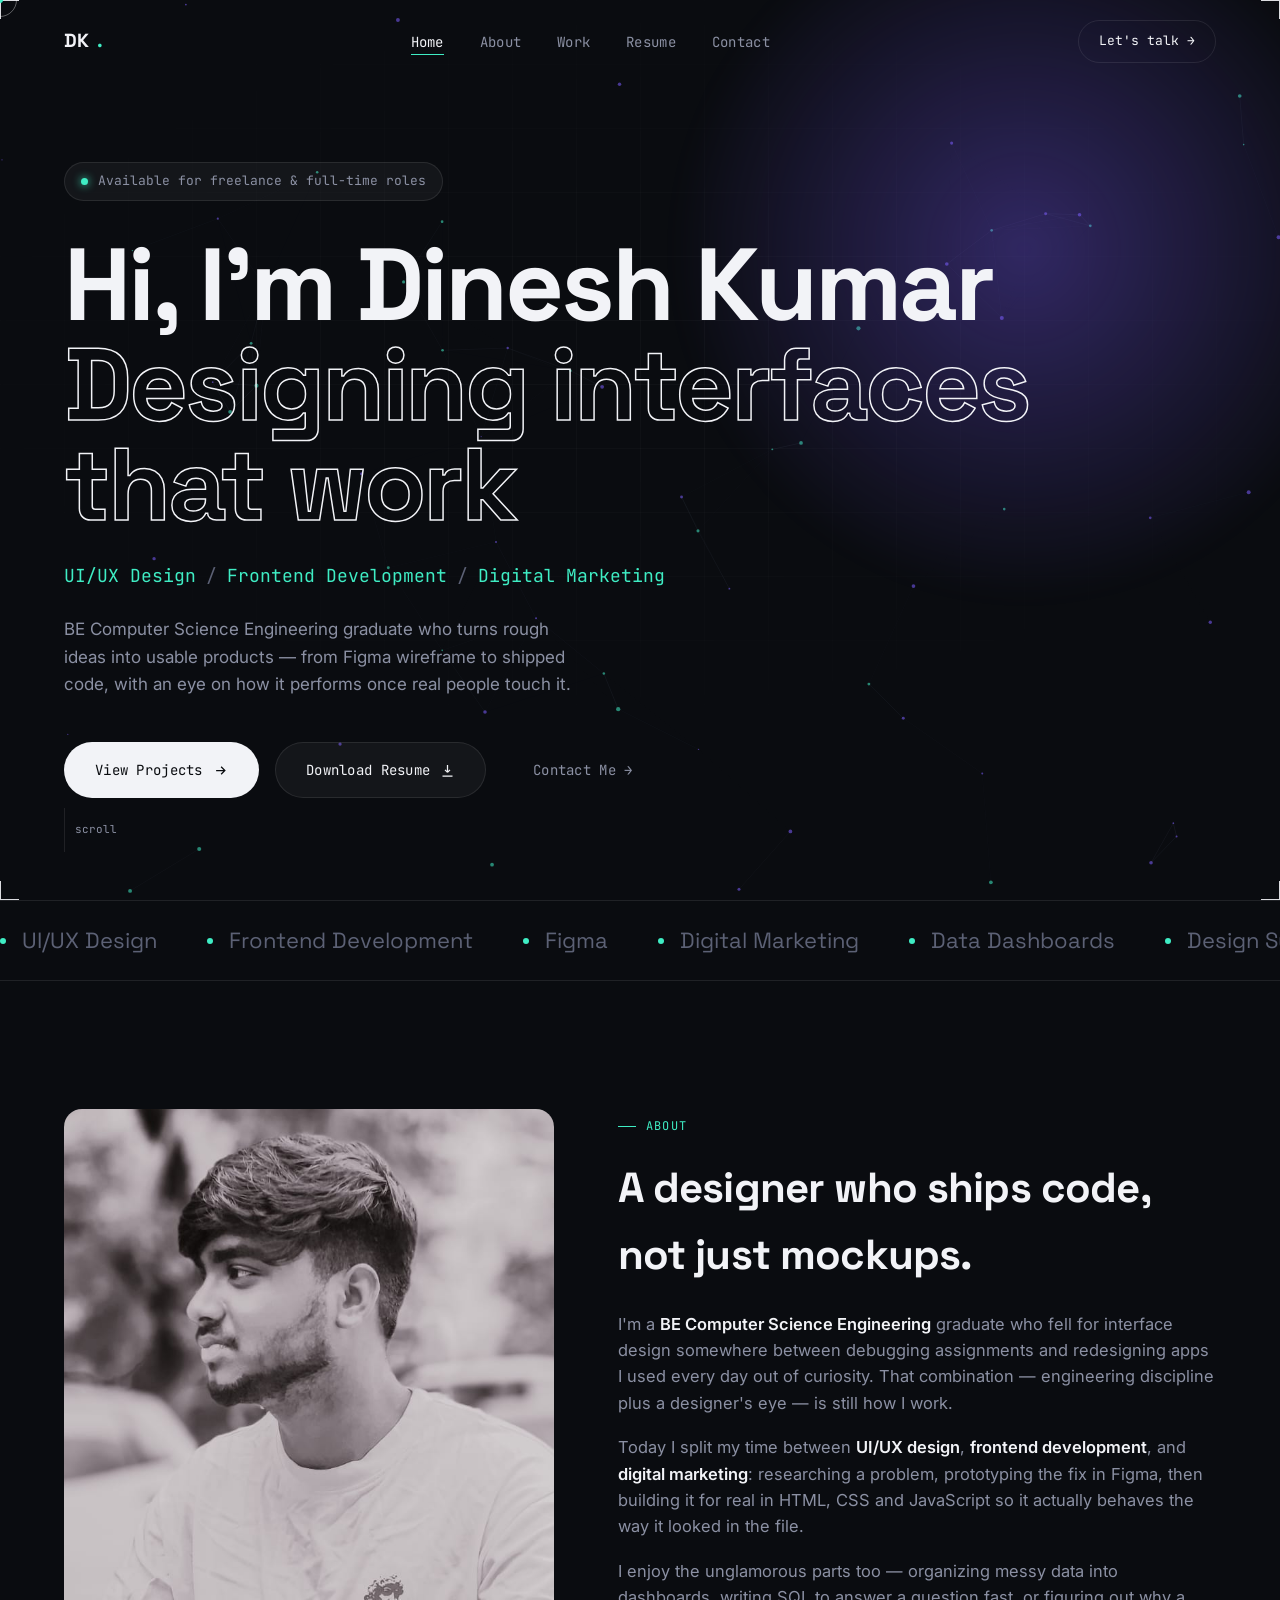
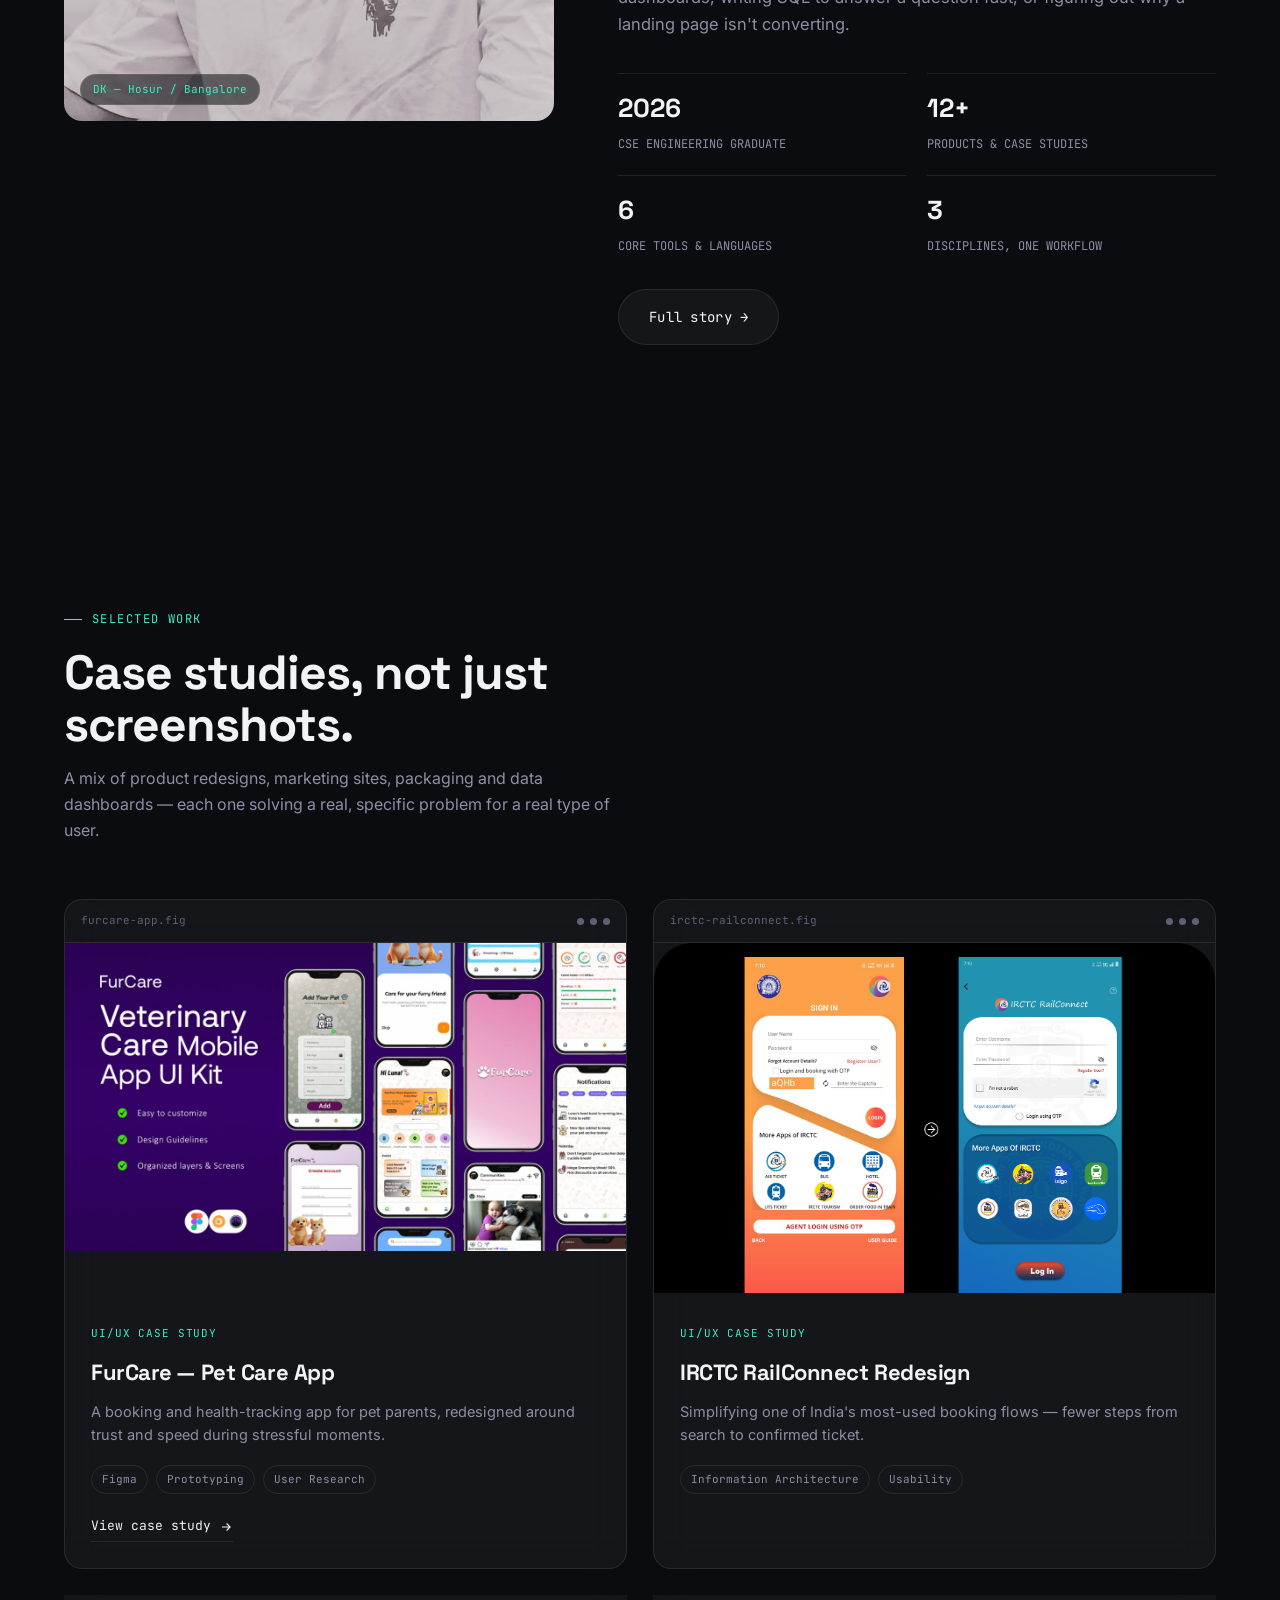
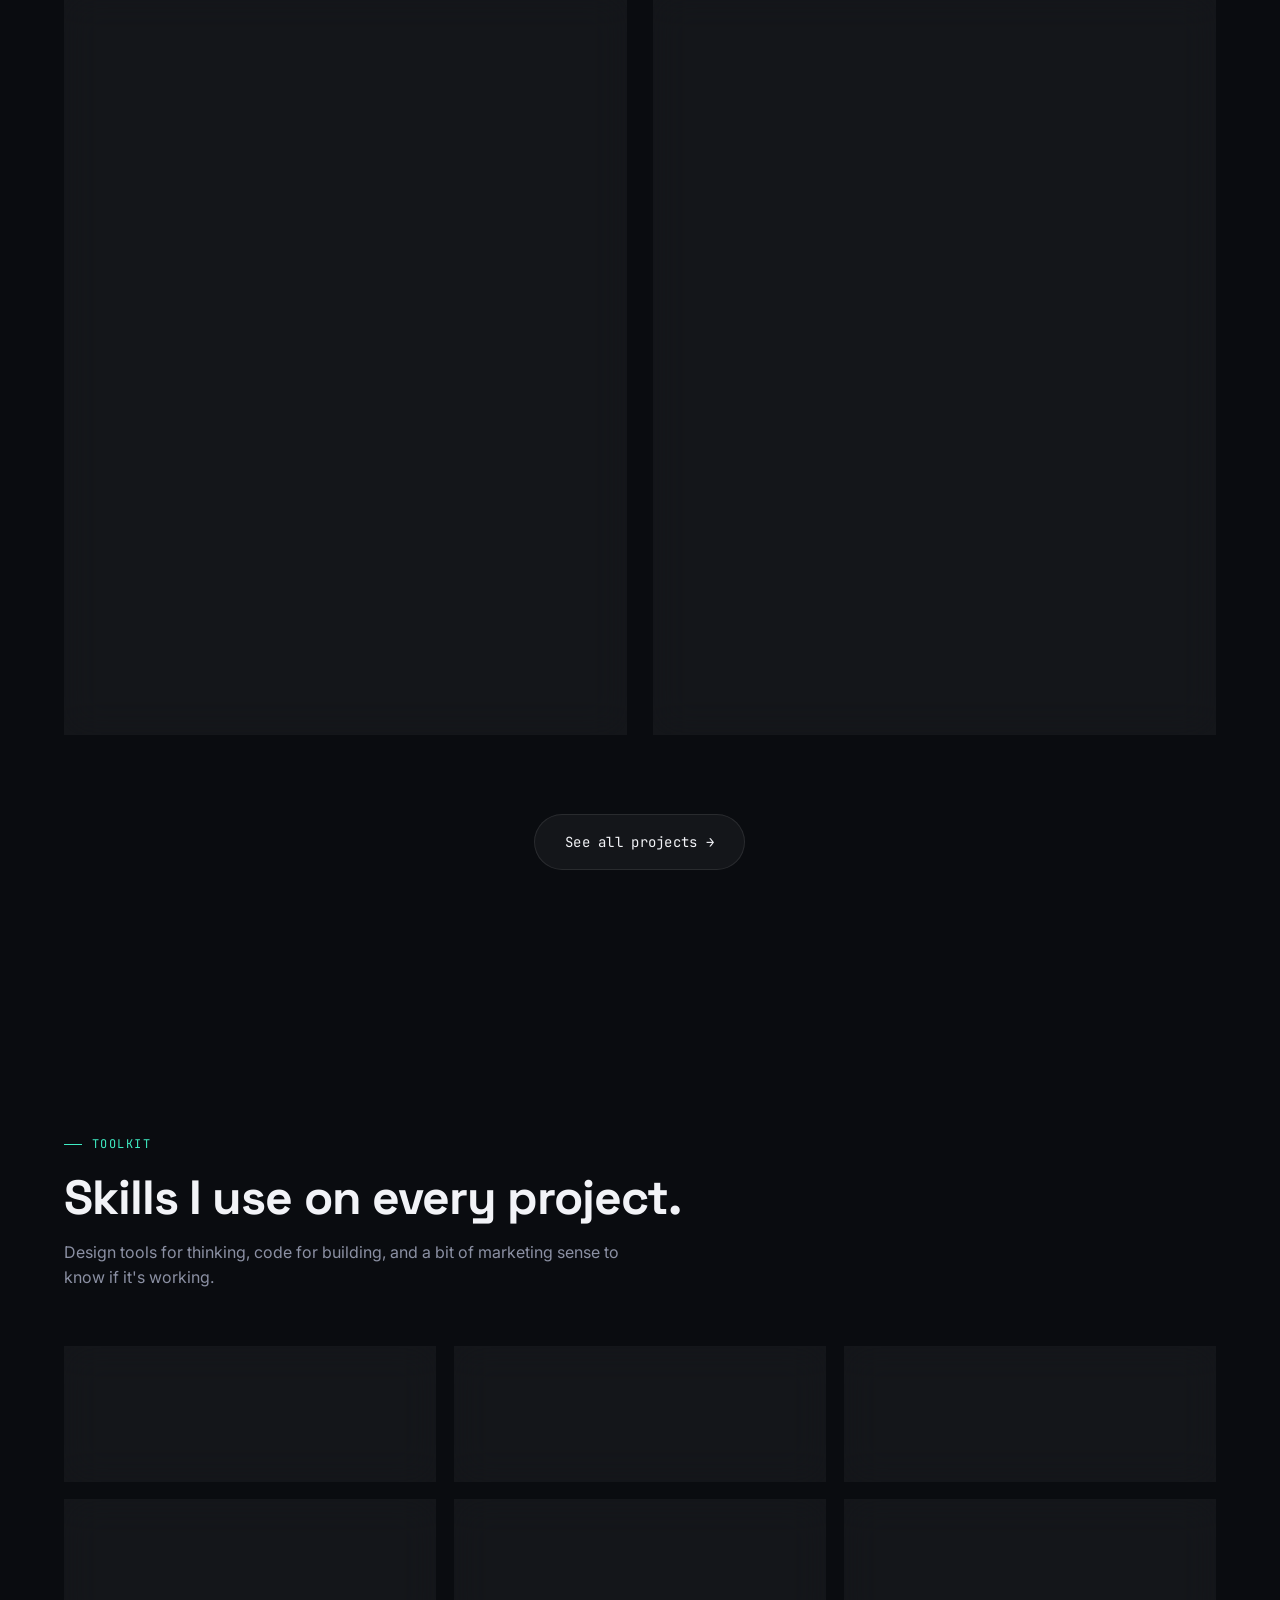
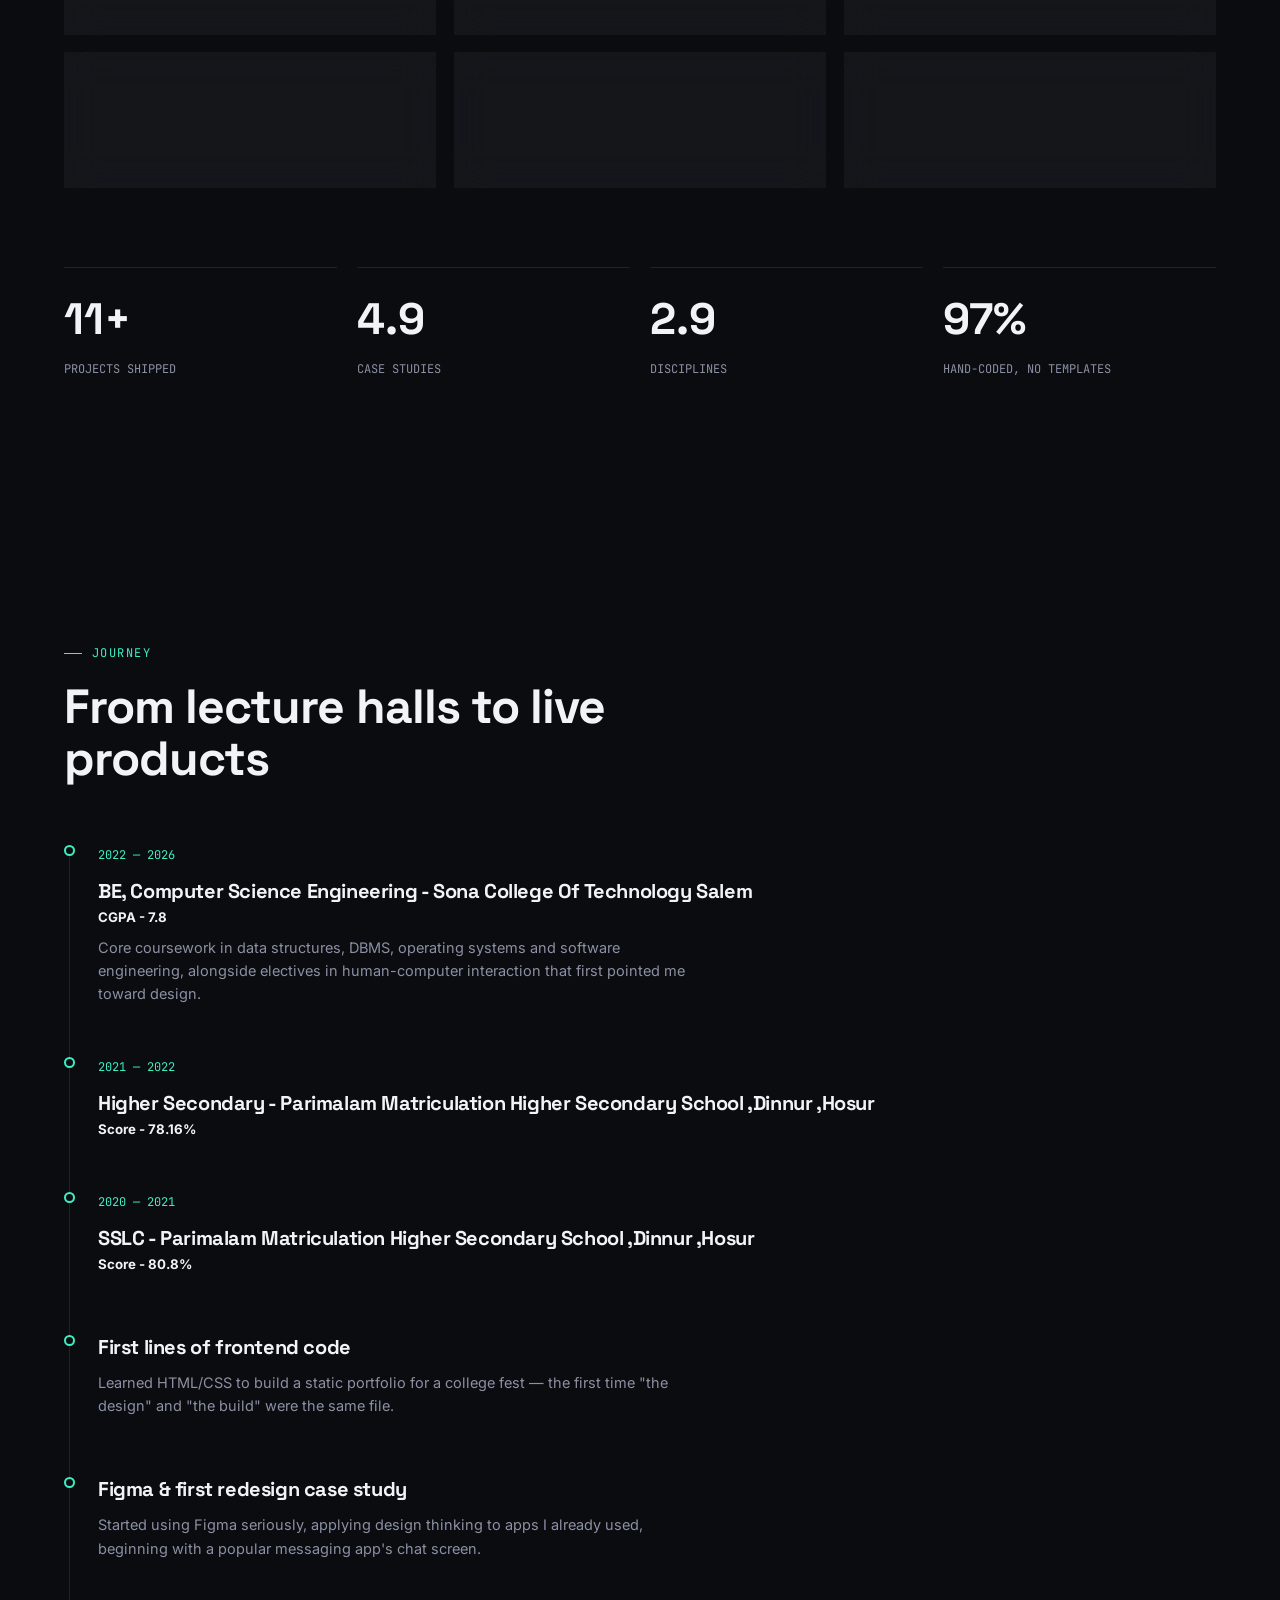
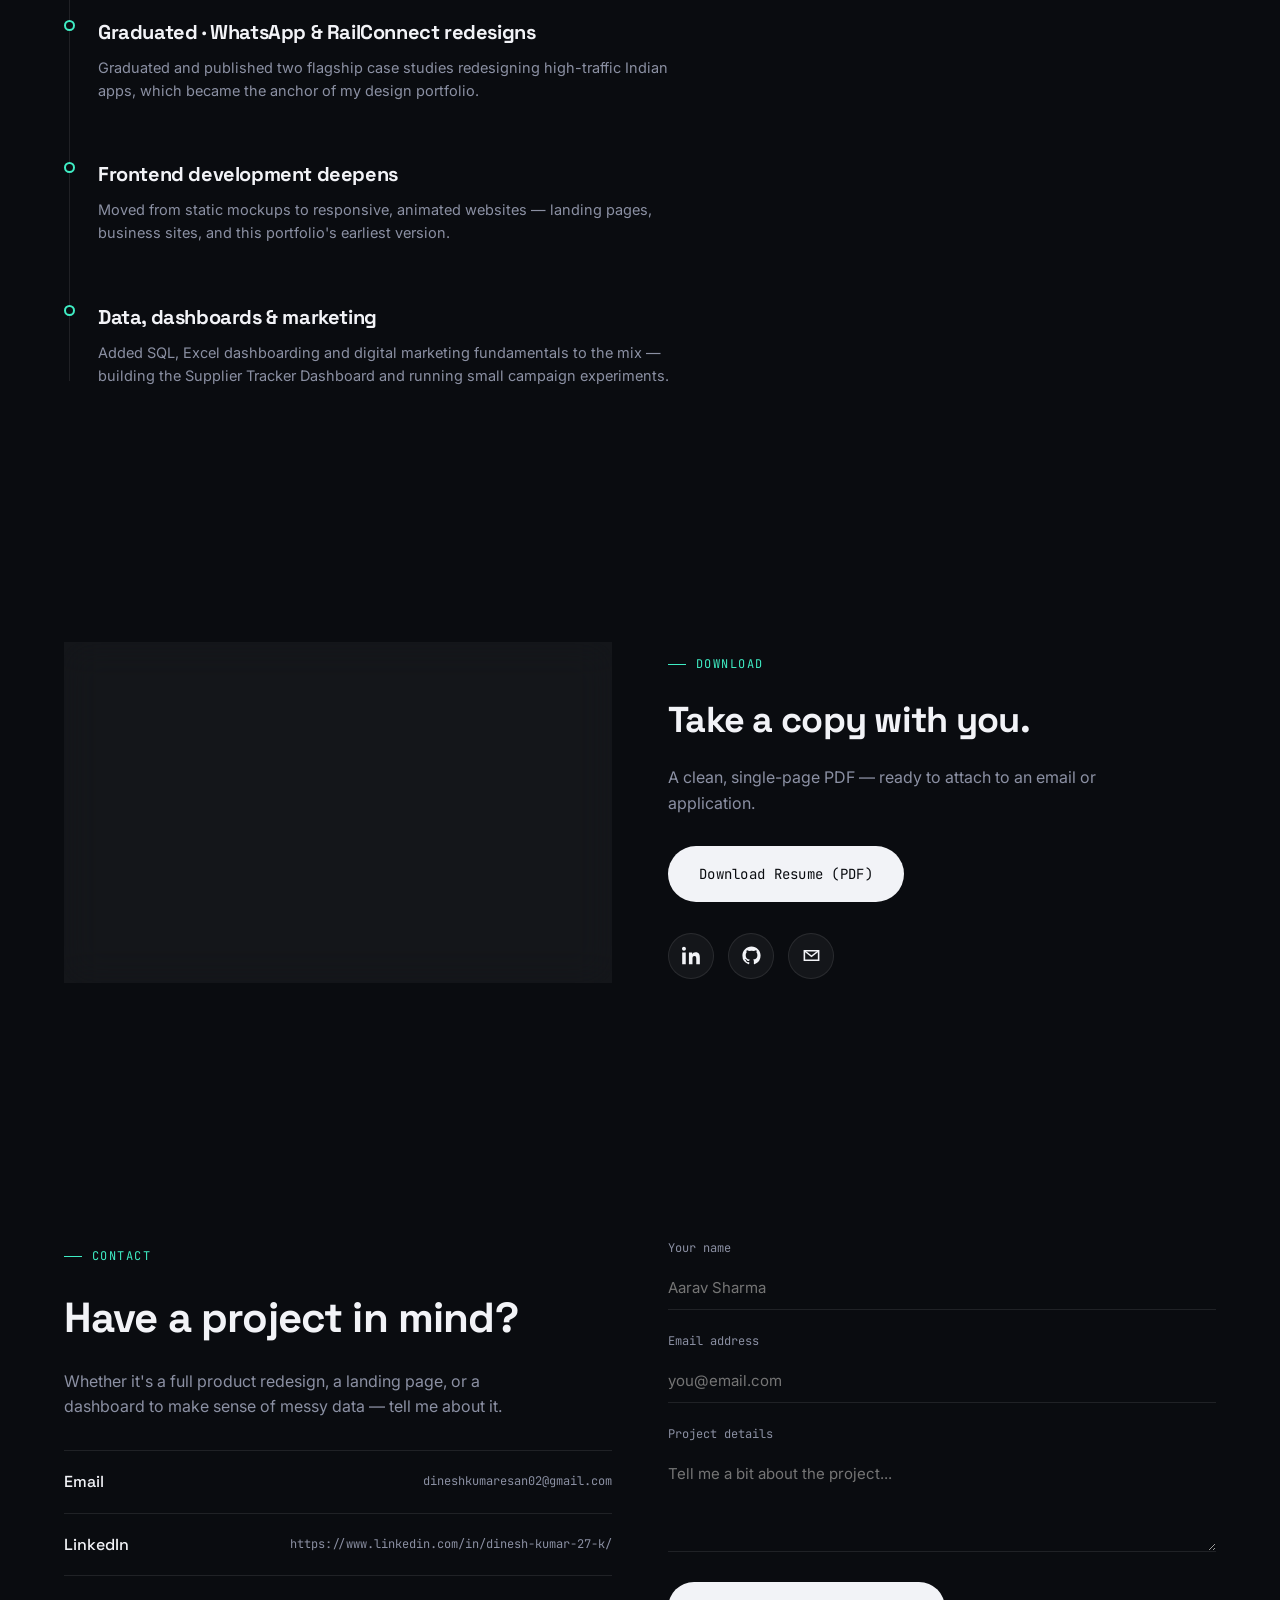
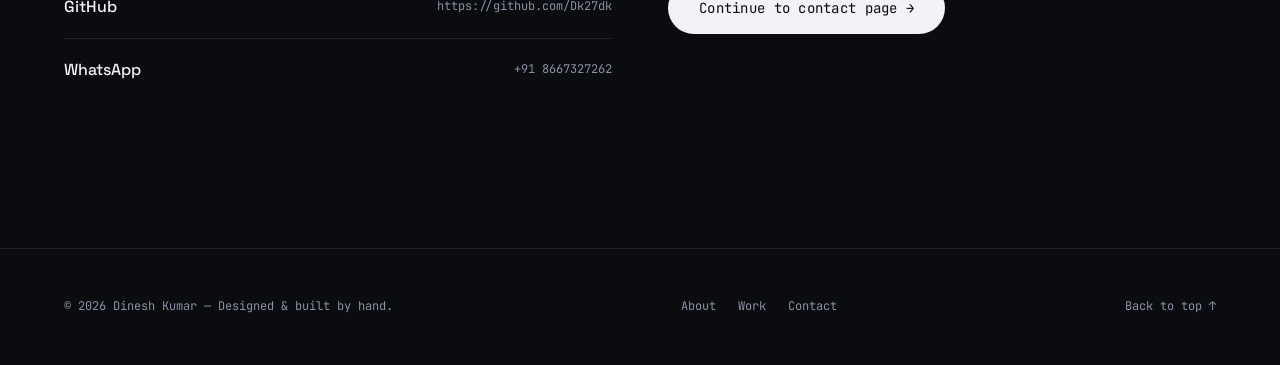
==== commit 00f1b0af: "Update index.html" ====
--- a/index.html
+++ b/index.html
@@ -596,7 +596,7 @@
               <ul class="contact-list">
                 <li><b>Email</b><span>dineshkumaresan02@gmail.com</span></li>
                 <li><b>LinkedIn</b><span>https://www.linkedin.com/in/dinesh-kumar-27-k/</span></li>
-                <li><b>GitHub</b><span>github.com/dineshkumar</span></li>
+                <li><b>GitHub</b><span>https://github.com/Dk27dk</span></li>
                 <li><b>WhatsApp</b><span>+91 8667327262</span></li>
               </ul>
             </div>
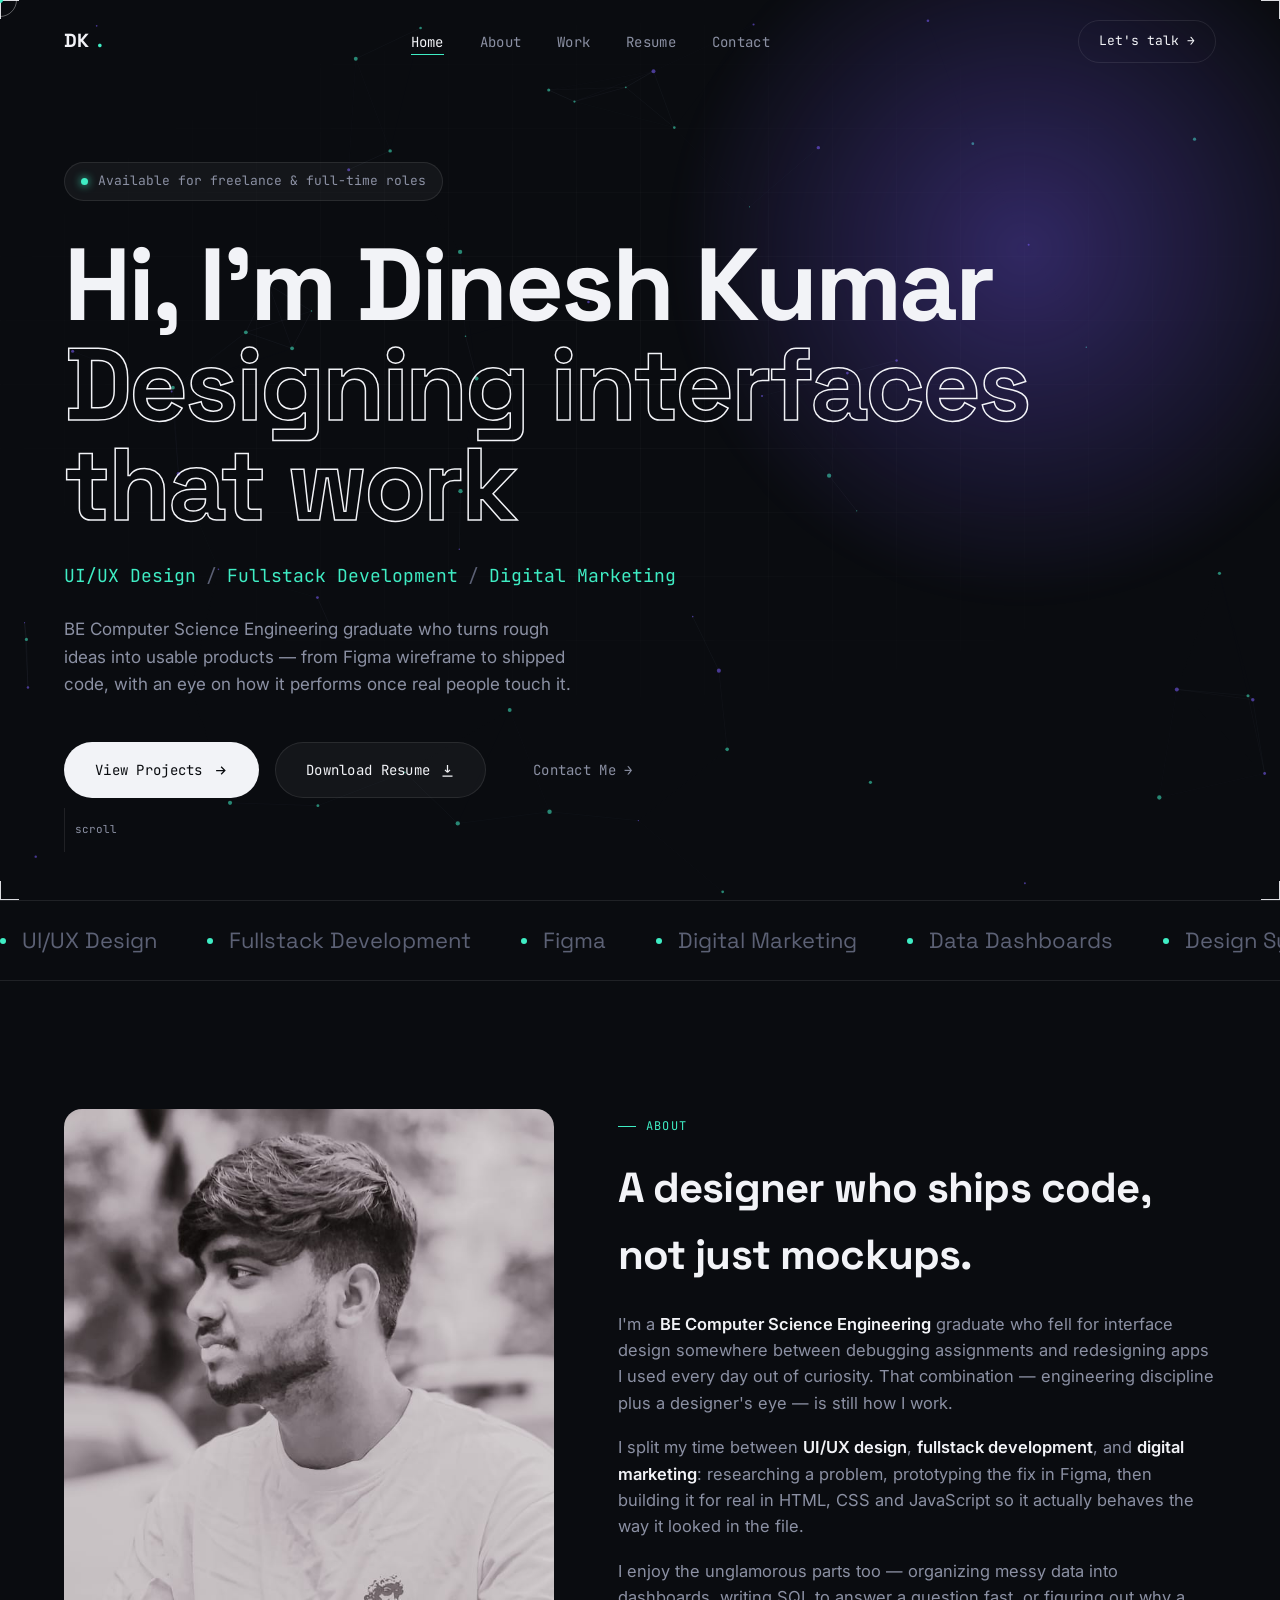
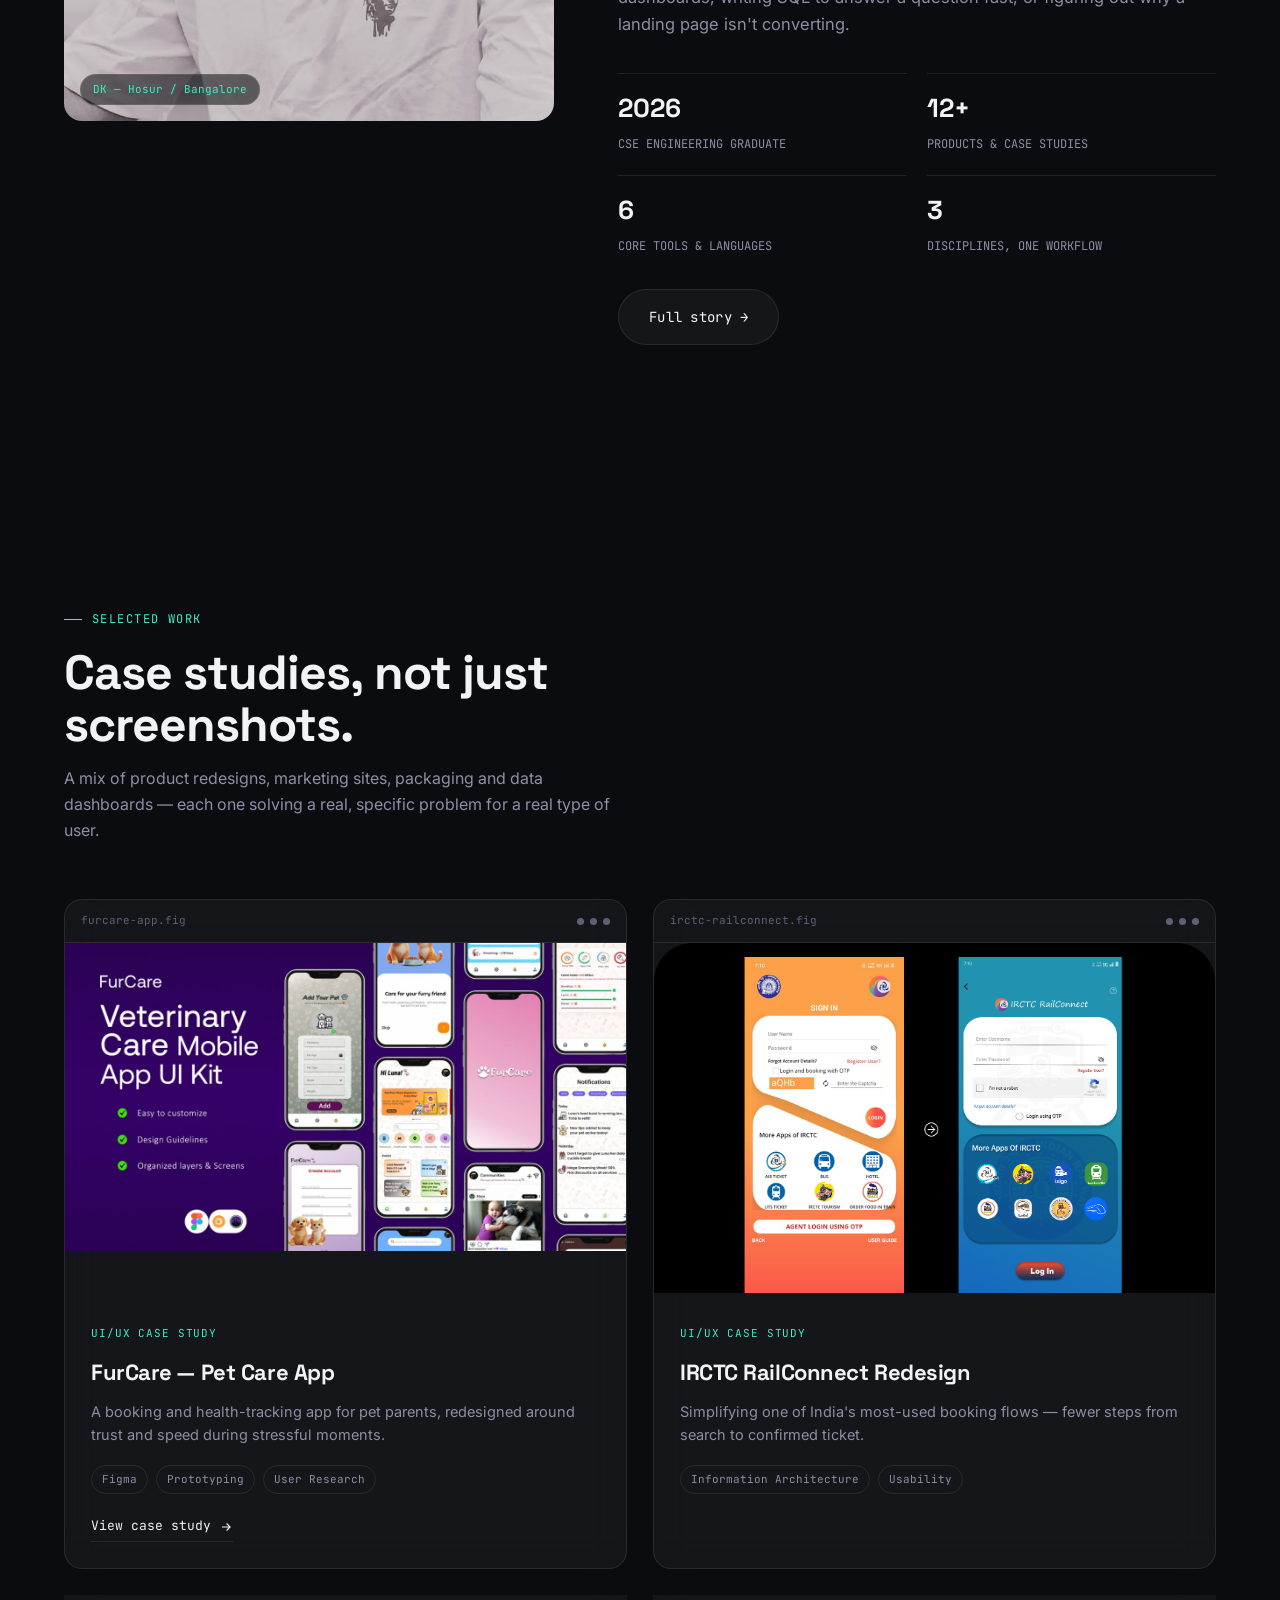
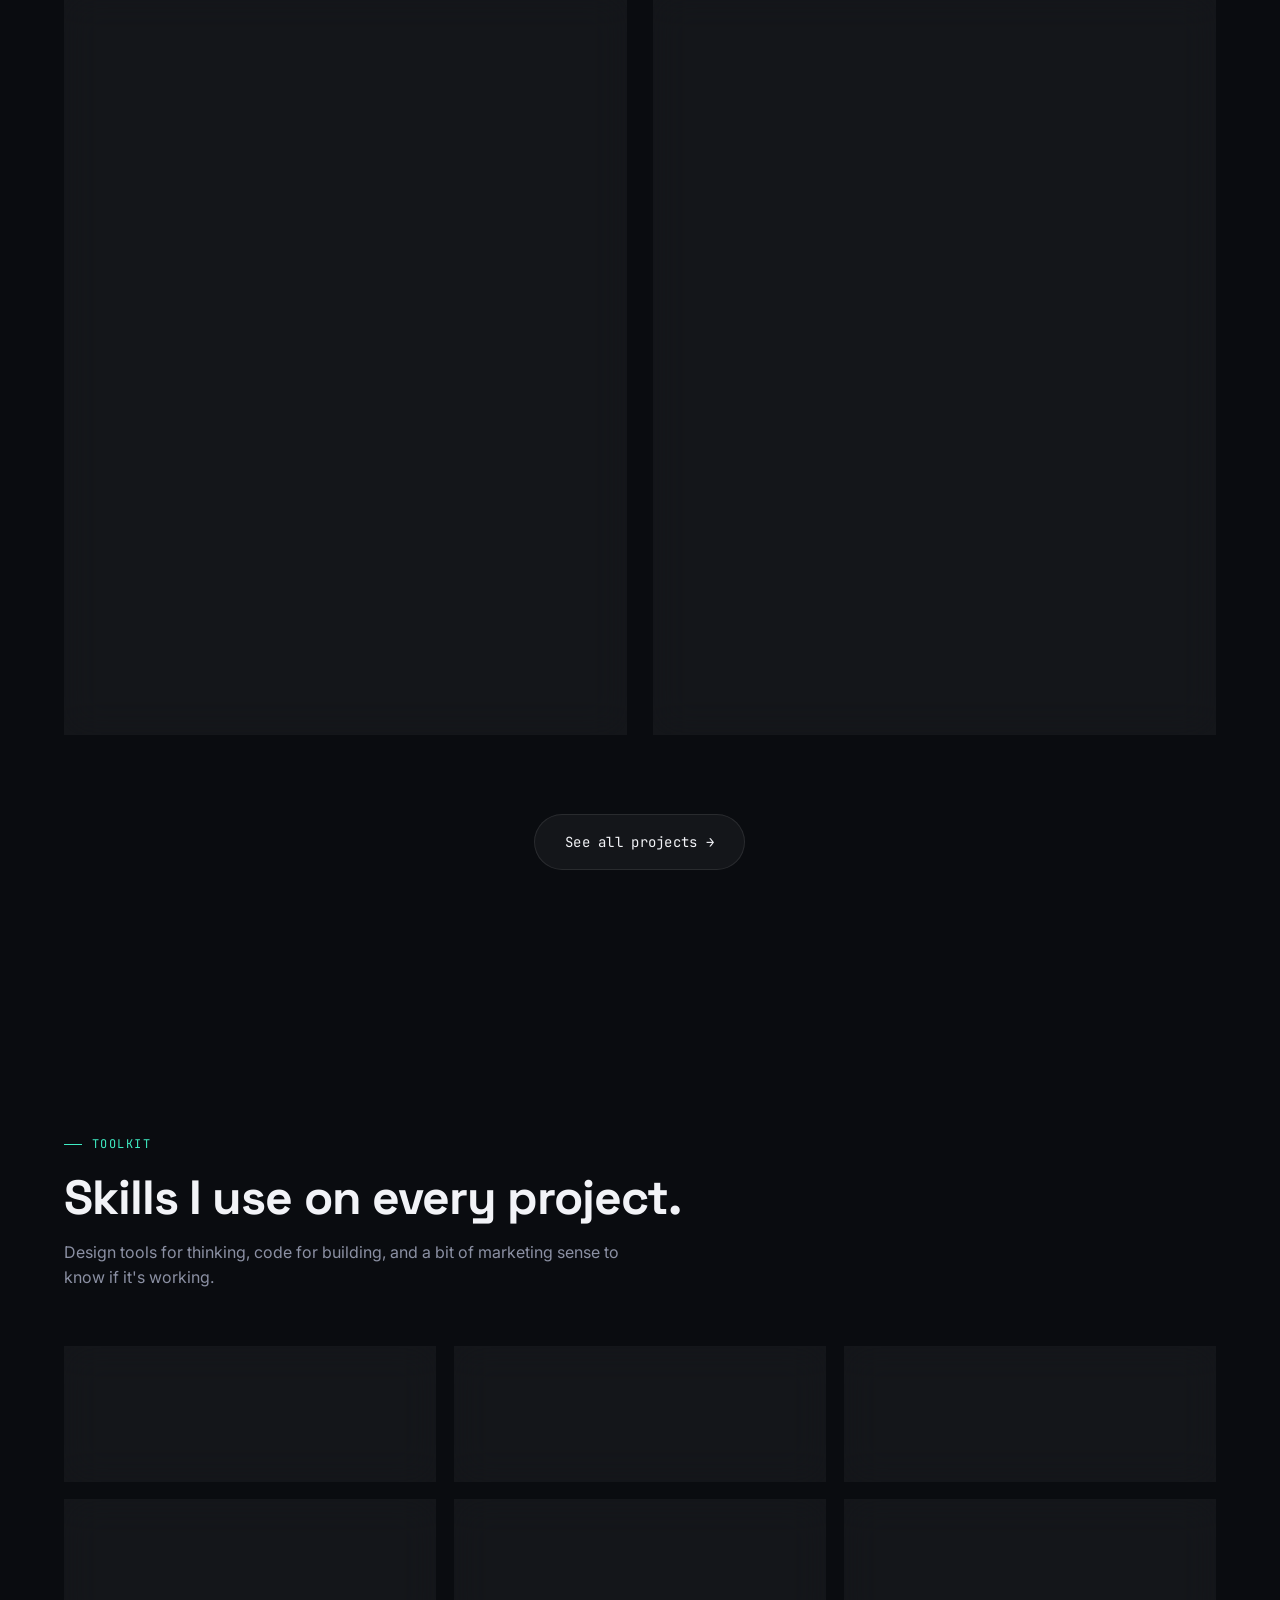
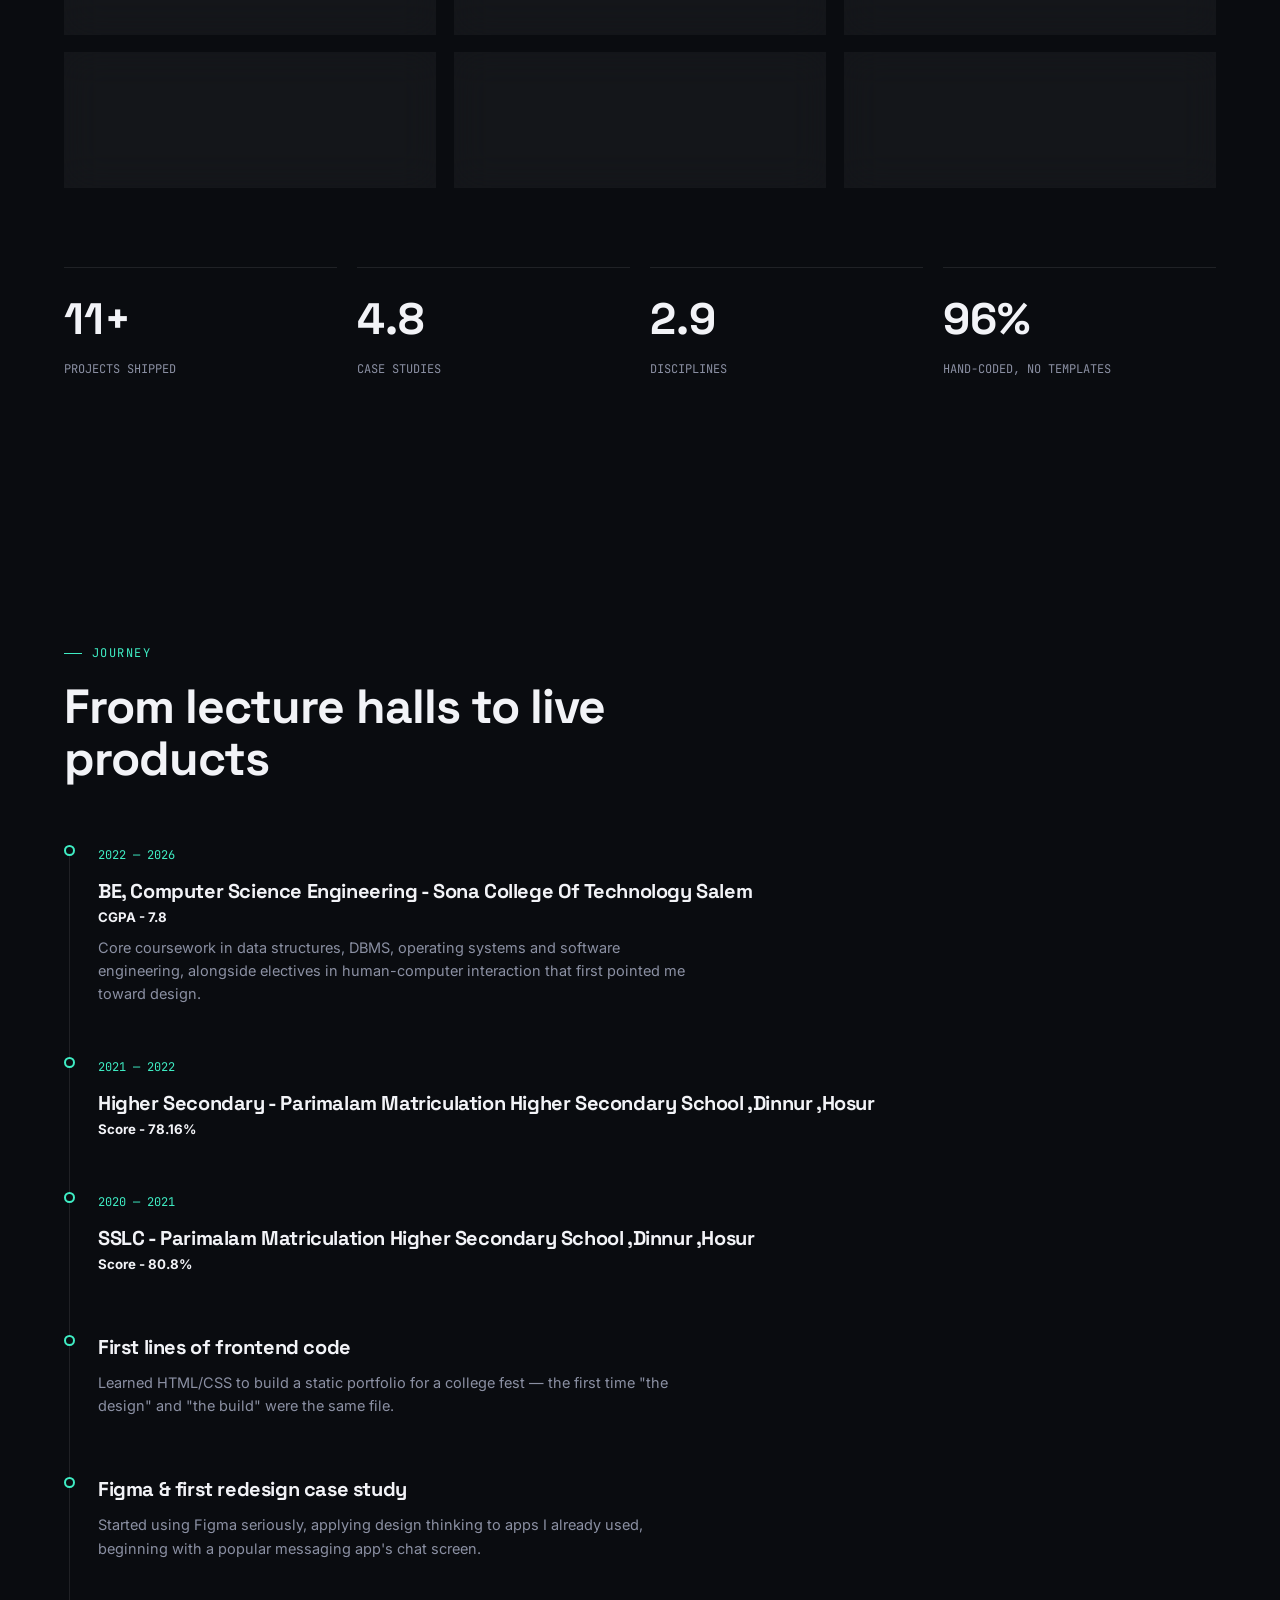
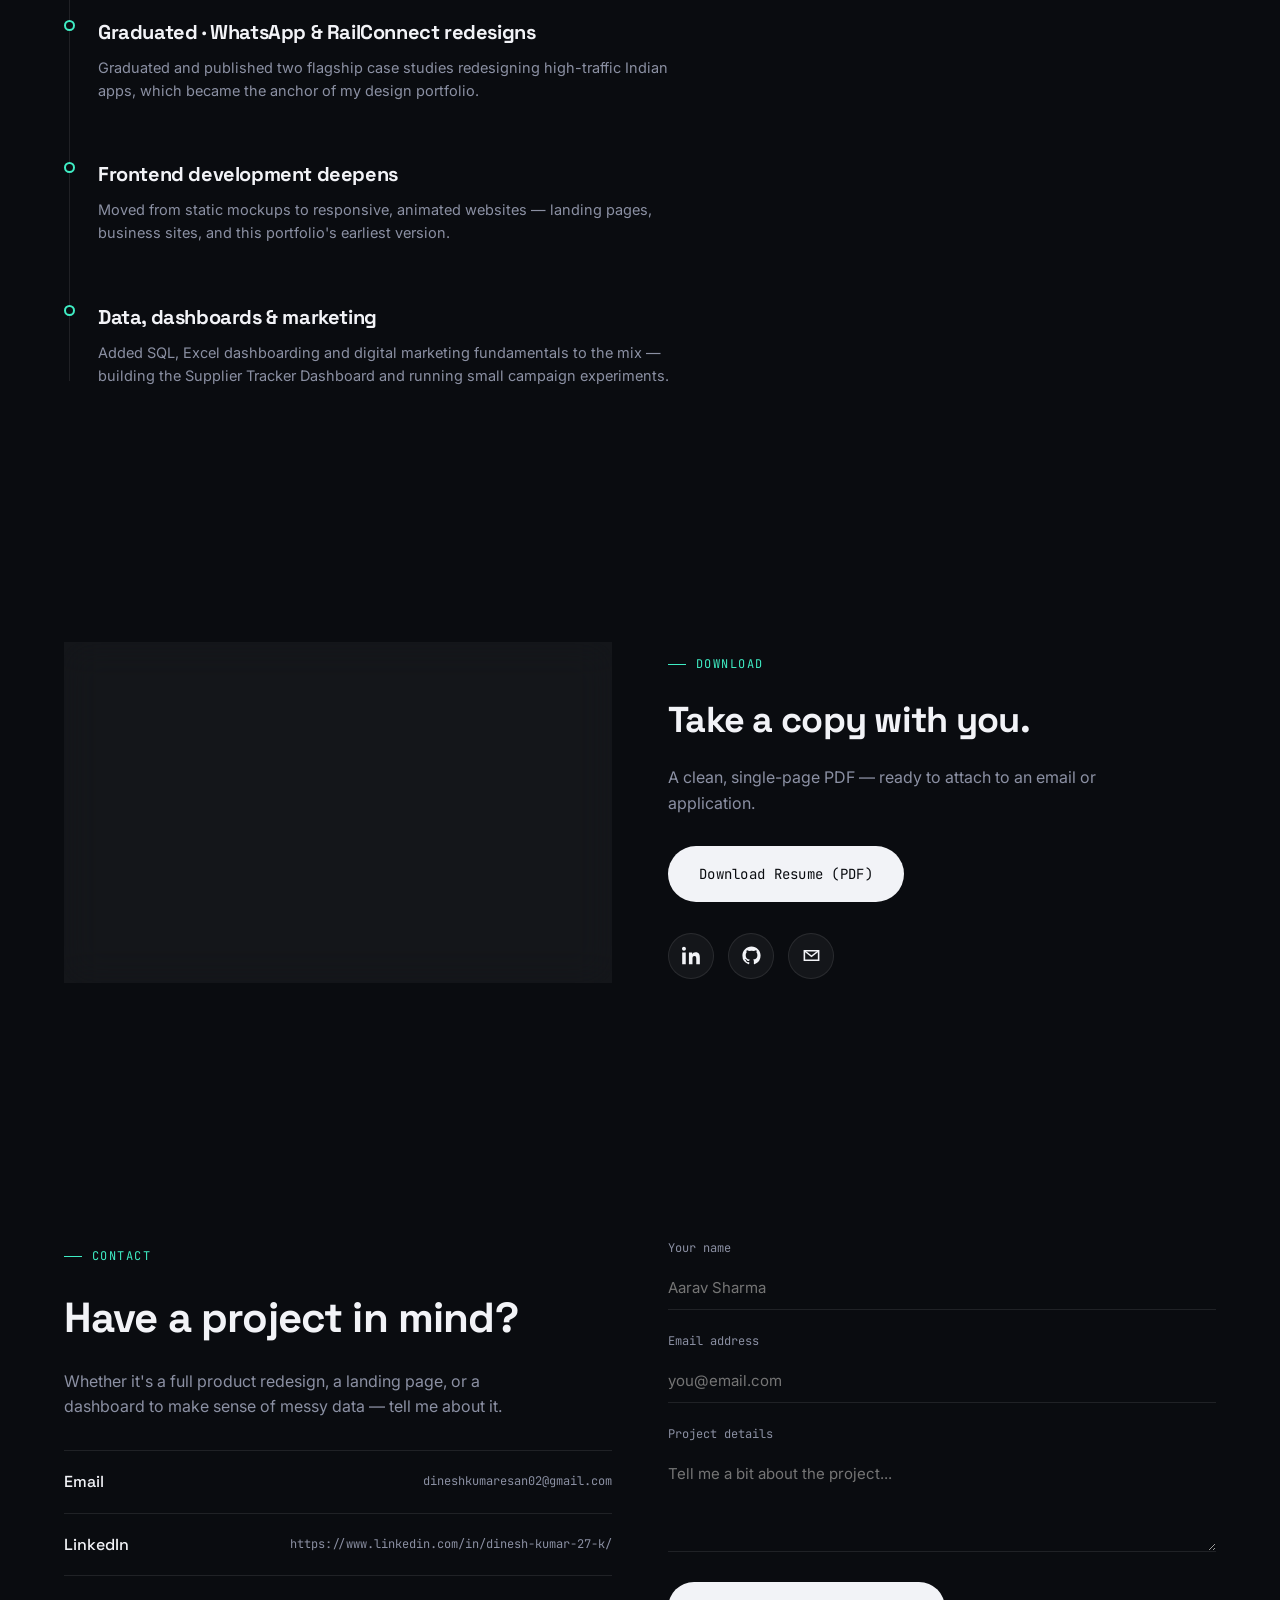
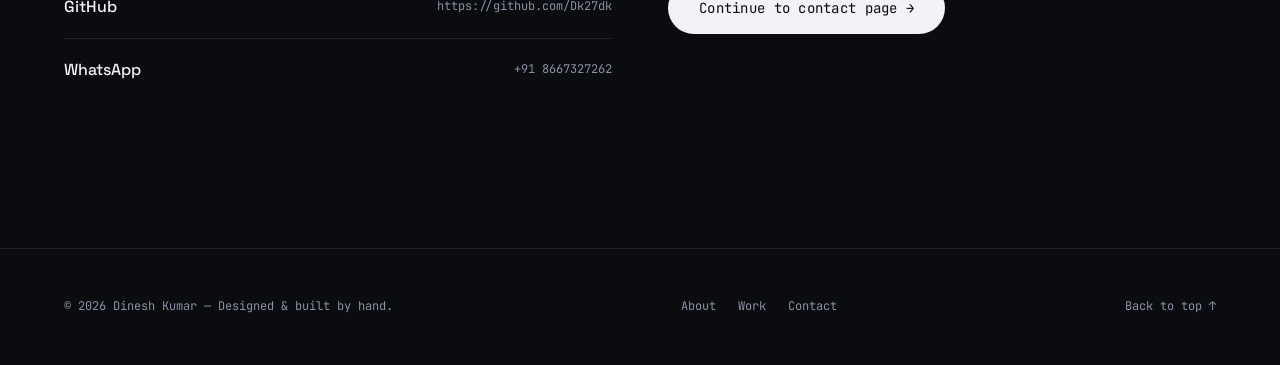
==== commit 7ae22e44: "Update index.html" ====
--- a/index.html
+++ b/index.html
@@ -3,10 +3,10 @@
   <head>
     <meta charset="UTF-8" />
     <meta name="viewport" content="width=device-width, initial-scale=1.0" />
-    <title>Dinesh Kumar — UI/UX Designer &amp; Frontend Developer</title>
+    <title>Dinesh Kumar — UI/UX Designer &amp; Fullstack Developer</title>
     <meta
       name="description"
-      content="Dinesh Kumar — UI/UX Designer, Frontend Developer and Digital Marketing enthusiast. BE Computer Science graduate crafting interfaces, products and data stories."/>
+      content="Dinesh Kumar — UI/UX Designer, Fullstack Developer and Digital Marketing enthusiast. BE Computer Science graduate crafting interfaces, products and data stories."/>
     <link rel="preconnect" href="https://fonts.googleapis.com" />
     <link rel="preconnect" href="https://fonts.gstatic.com" crossorigin />
     <link href="https://fonts.googleapis.com/css2?family=Space+Grotesk:wght@400;500;600;700&family=Inter:wght@400;500;600&family=JetBrains+Mono:wght@400;500&display=swap"
@@ -58,7 +58,7 @@
           </h1>
           <div class="hero-role">
             <span>UI/UX Design</span><span class="sep">/</span>
-            <span>Frontend Development</span><span class="sep">/</span>
+            <span>Fullstack Development</span><span class="sep">/</span>
             <span>Digital Marketing</span>
           </div>
           <p class="hero-desc">
@@ -110,7 +110,7 @@
       <div class="marquee" aria-hidden="true">
         <div class="marquee-track">
           <span><i></i>UI/UX Design</span
-          ><span><i></i>Frontend Development</span><span><i></i>Figma</span>
+          ><span><i></i>Fullstack Development</span><span><i></i>Figma</span>
           <span><i></i>Digital Marketing</span
           ><span><i></i>Data Dashboards</span><span><i></i>Design Systems</span>
           <span><i></i>UI/UX Design</span
@@ -147,8 +147,8 @@
                 designer's eye — is still how I work.
               </p>
               <p>
-                Today I split my time between <strong>UI/UX design</strong>,
-                <strong>frontend development</strong>, and
+                I split my time between <strong>UI/UX design</strong>,
+                <strong>fullstack development</strong>, and
                 <strong>digital marketing</strong>: researching a problem,
                 prototyping the fix in Figma, then building it for real in HTML,
                 CSS and JavaScript so it actually behaves the way it looked in
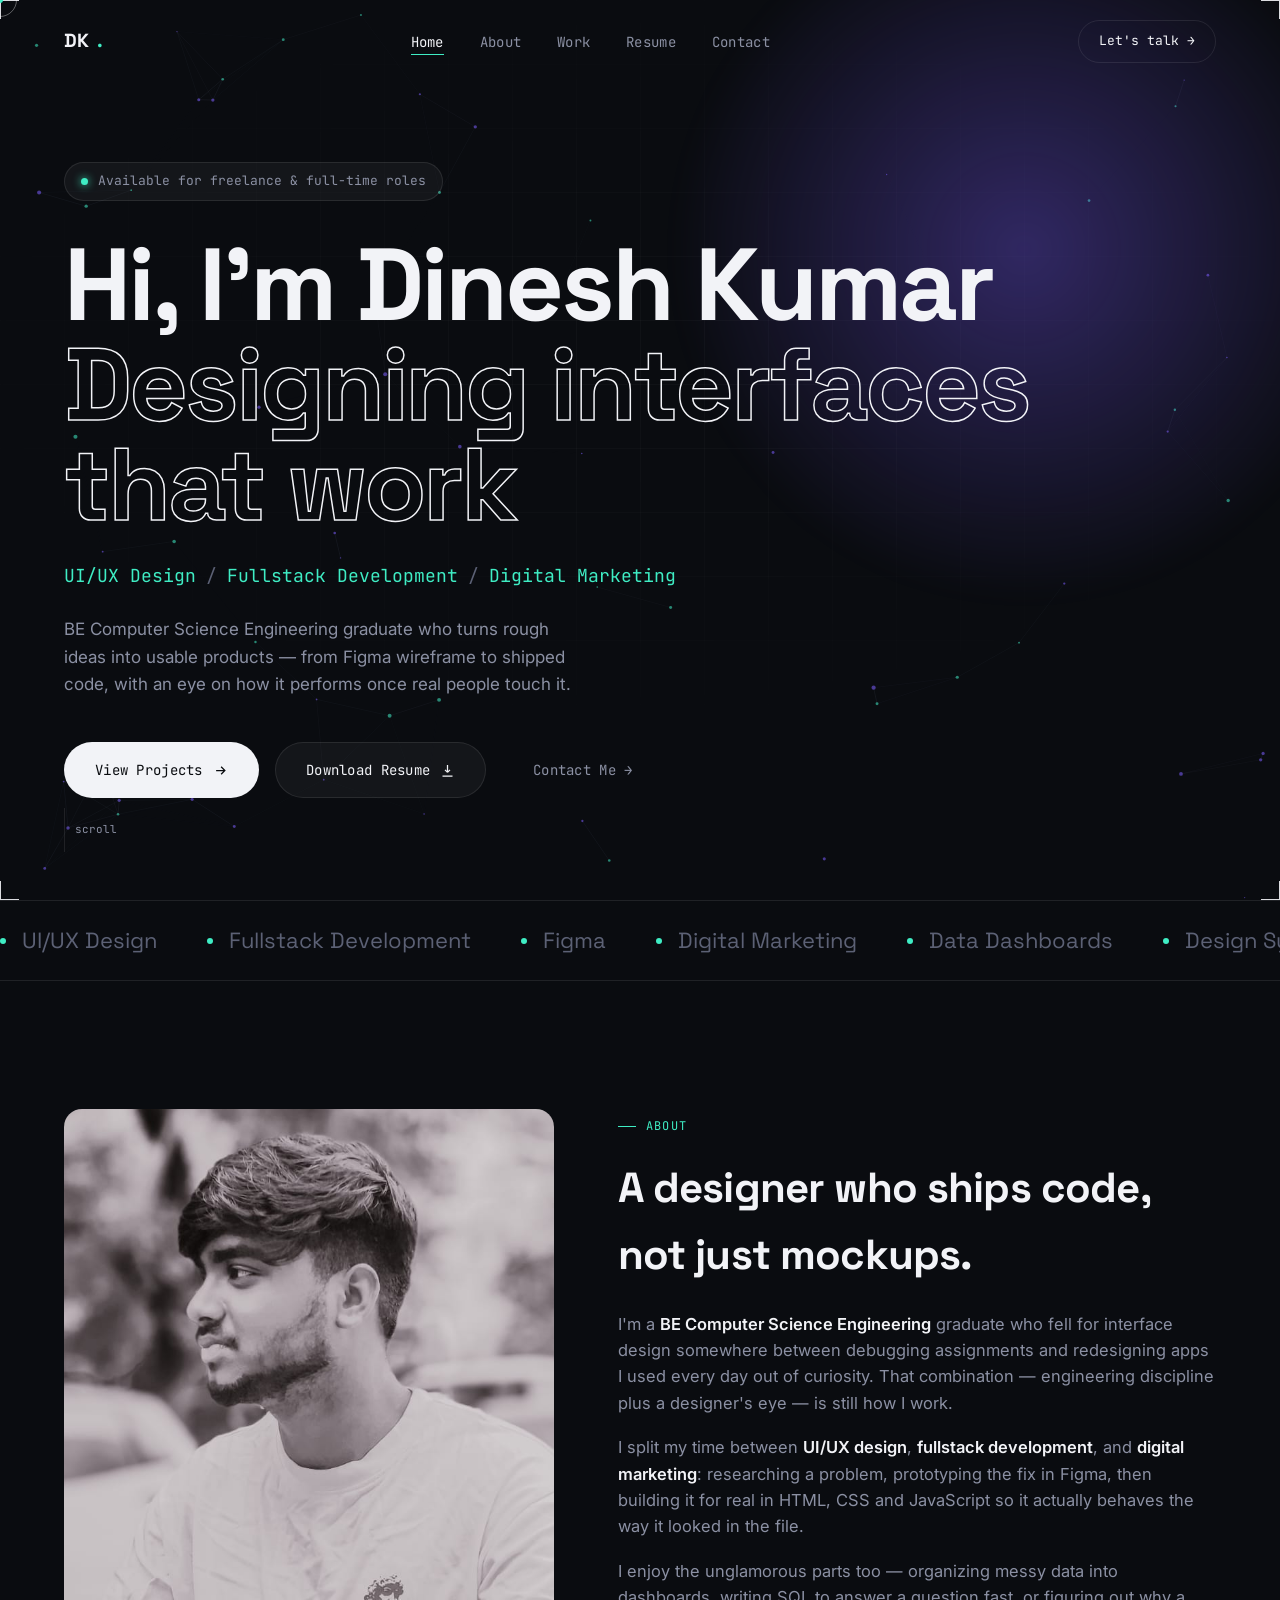
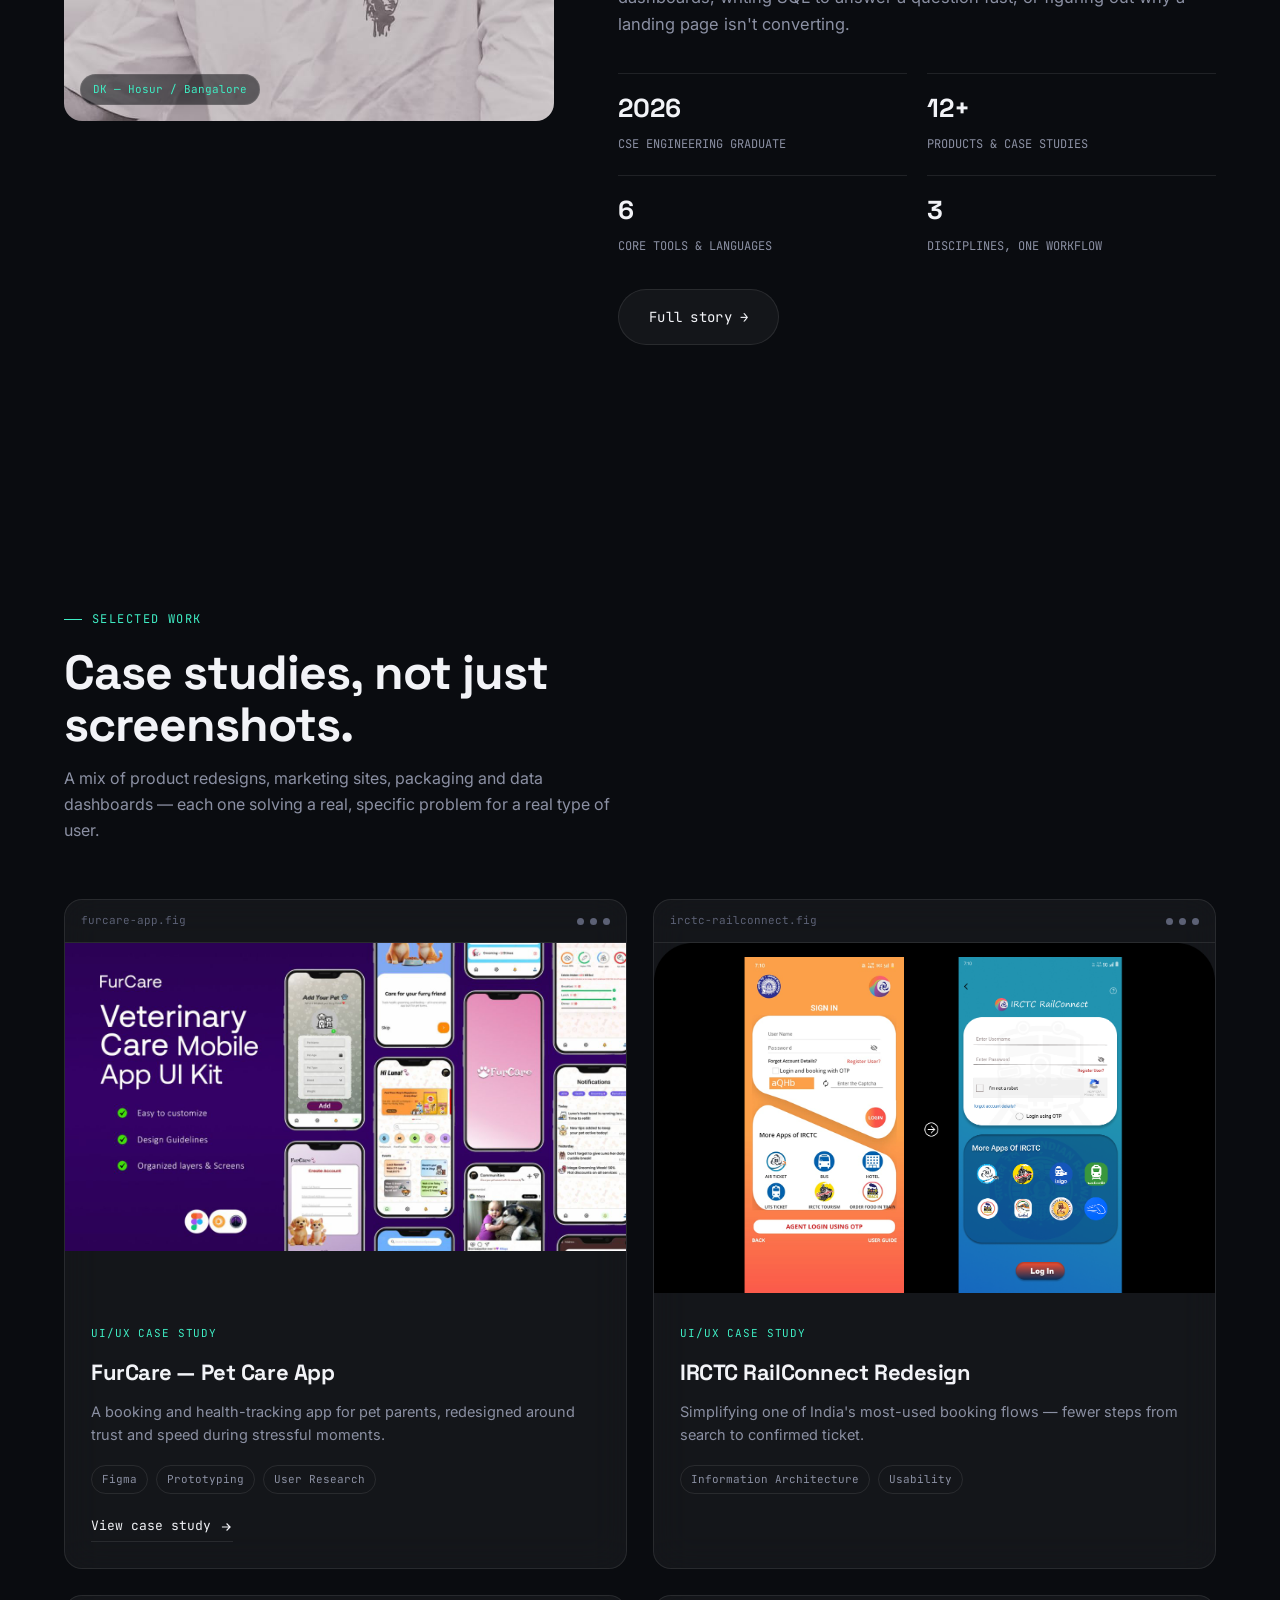
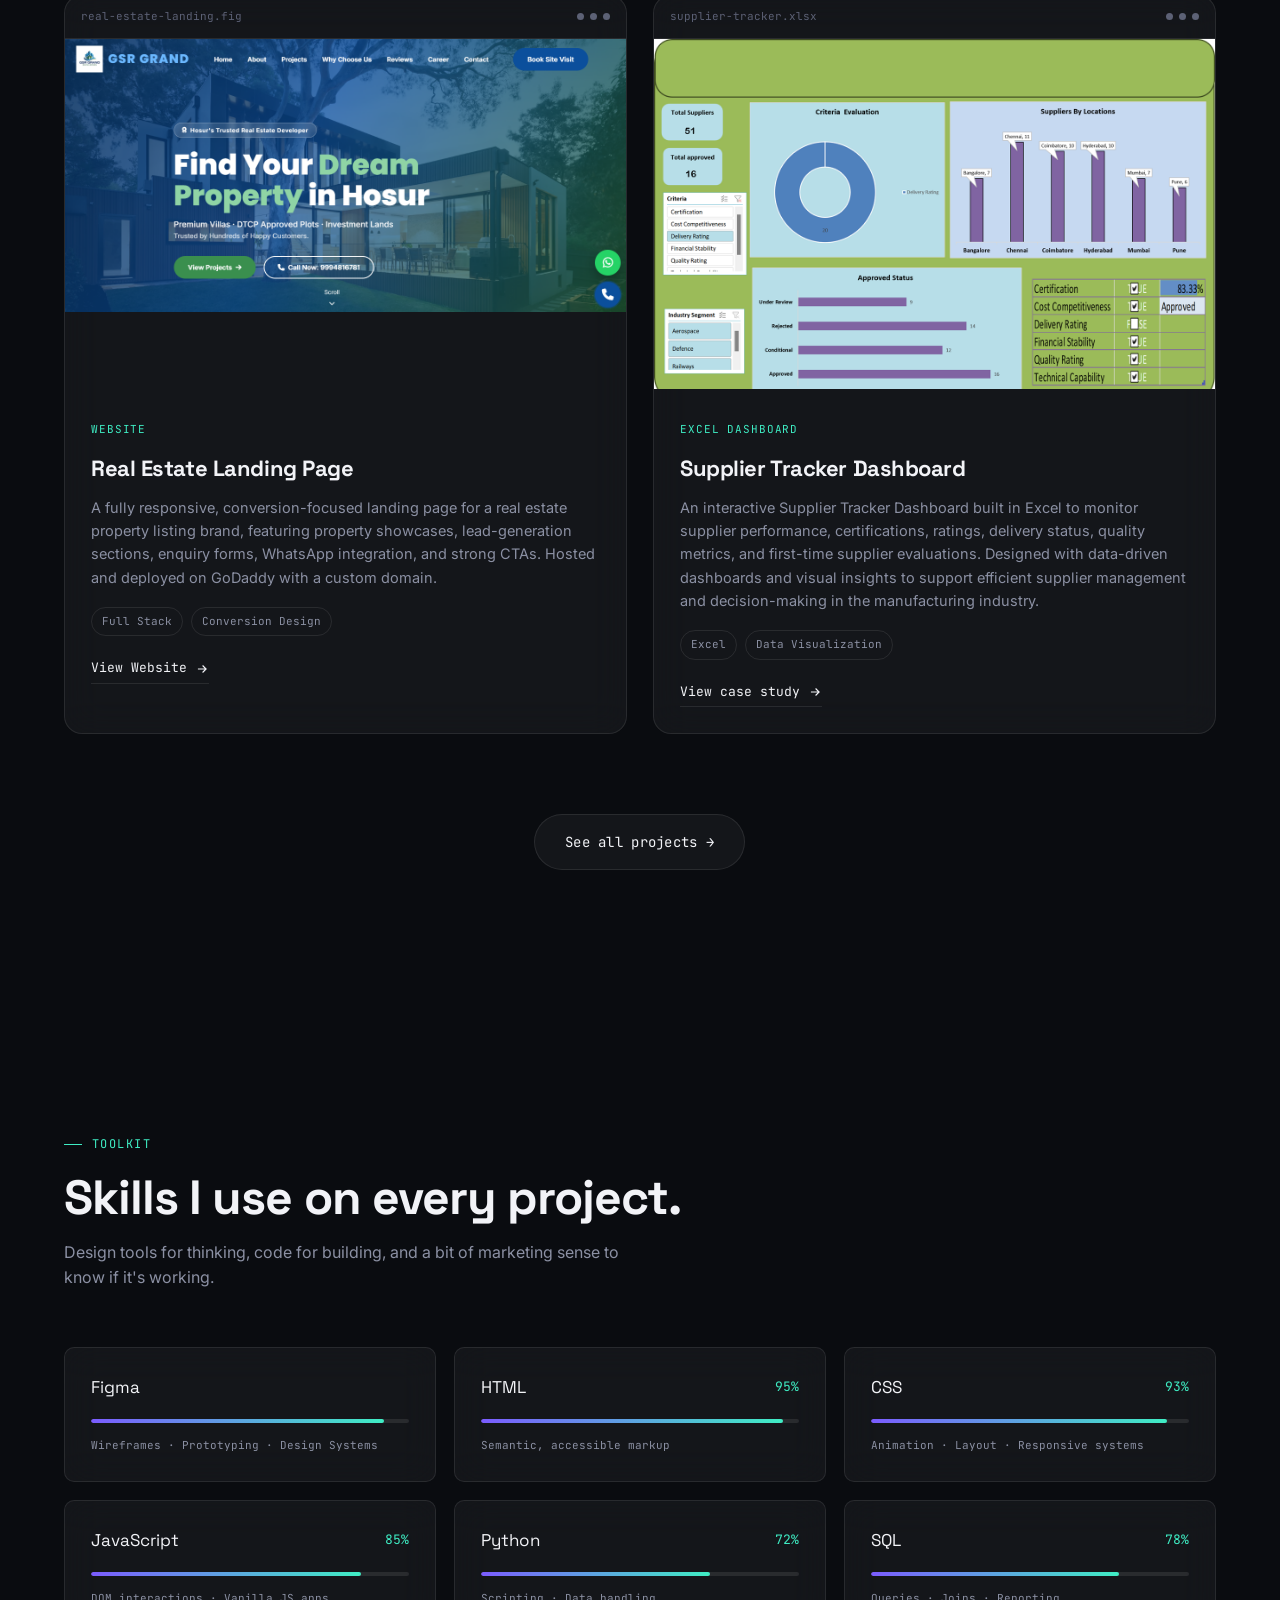
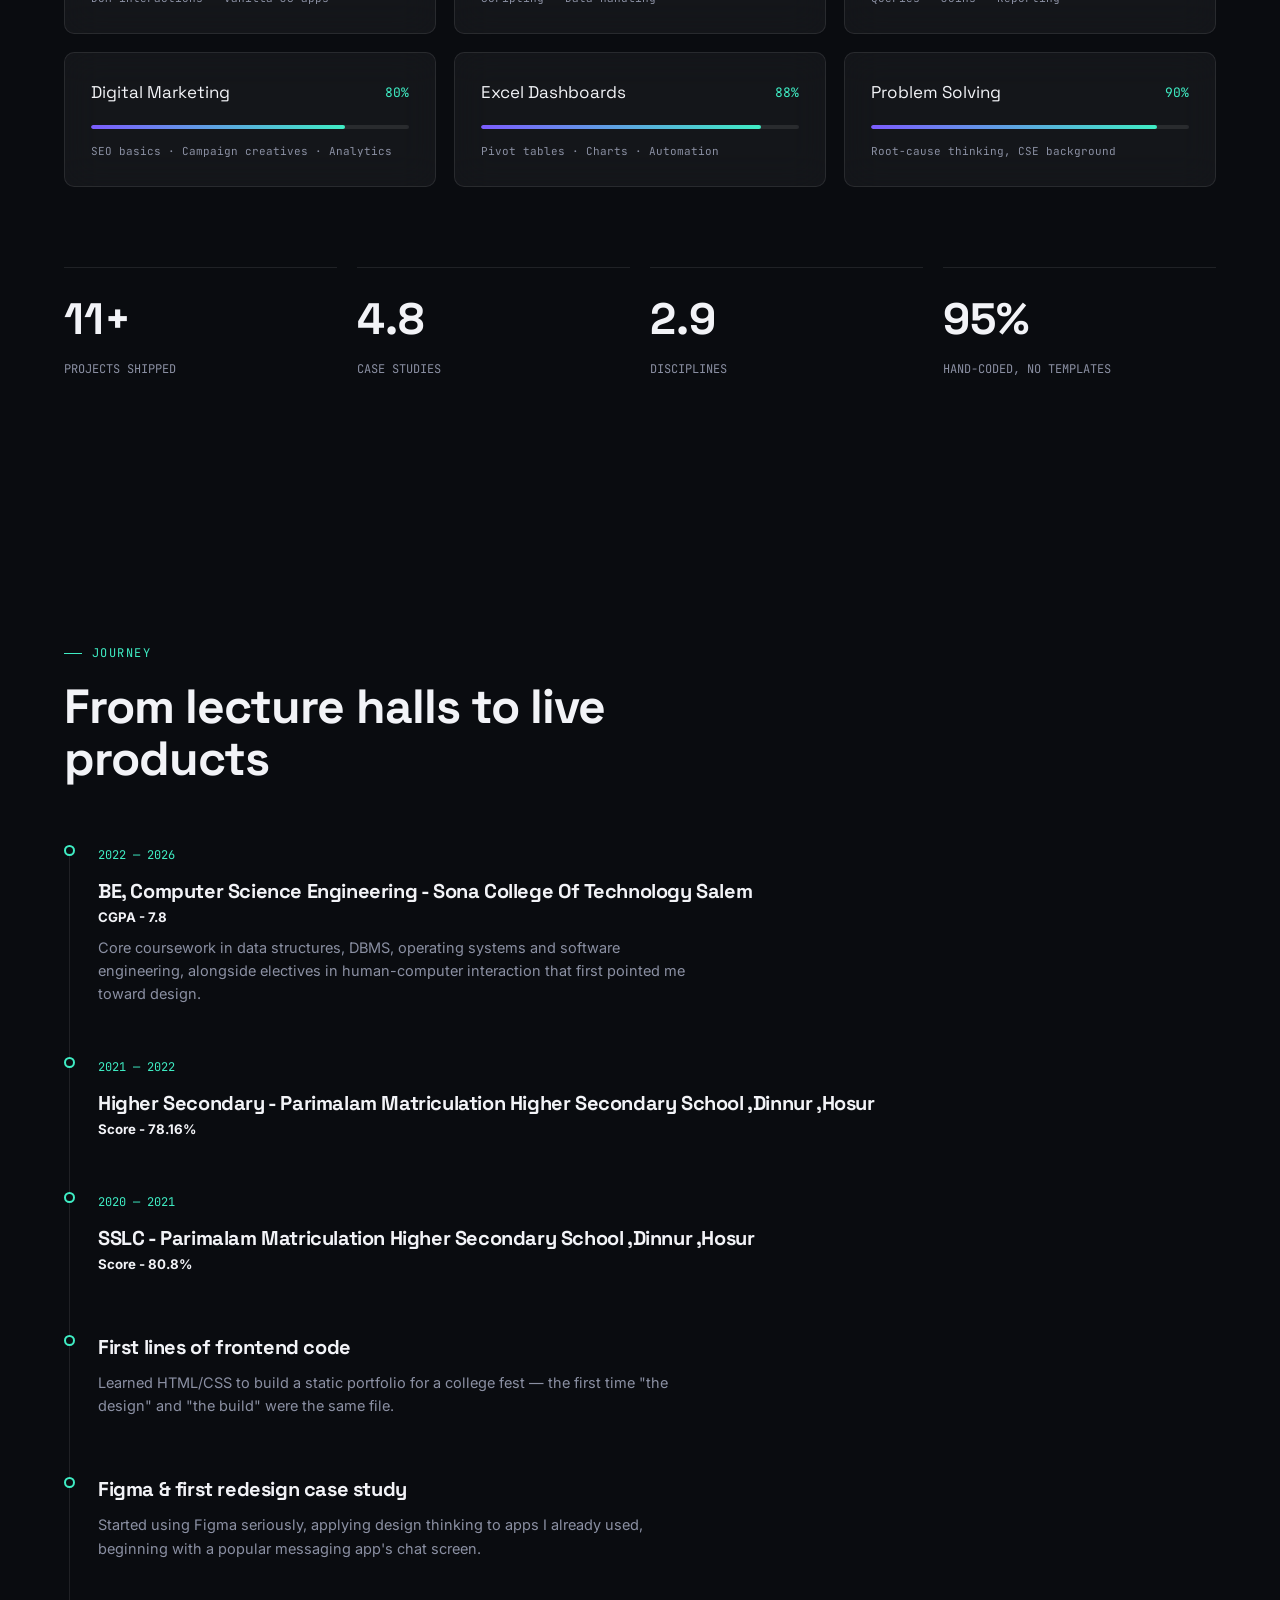
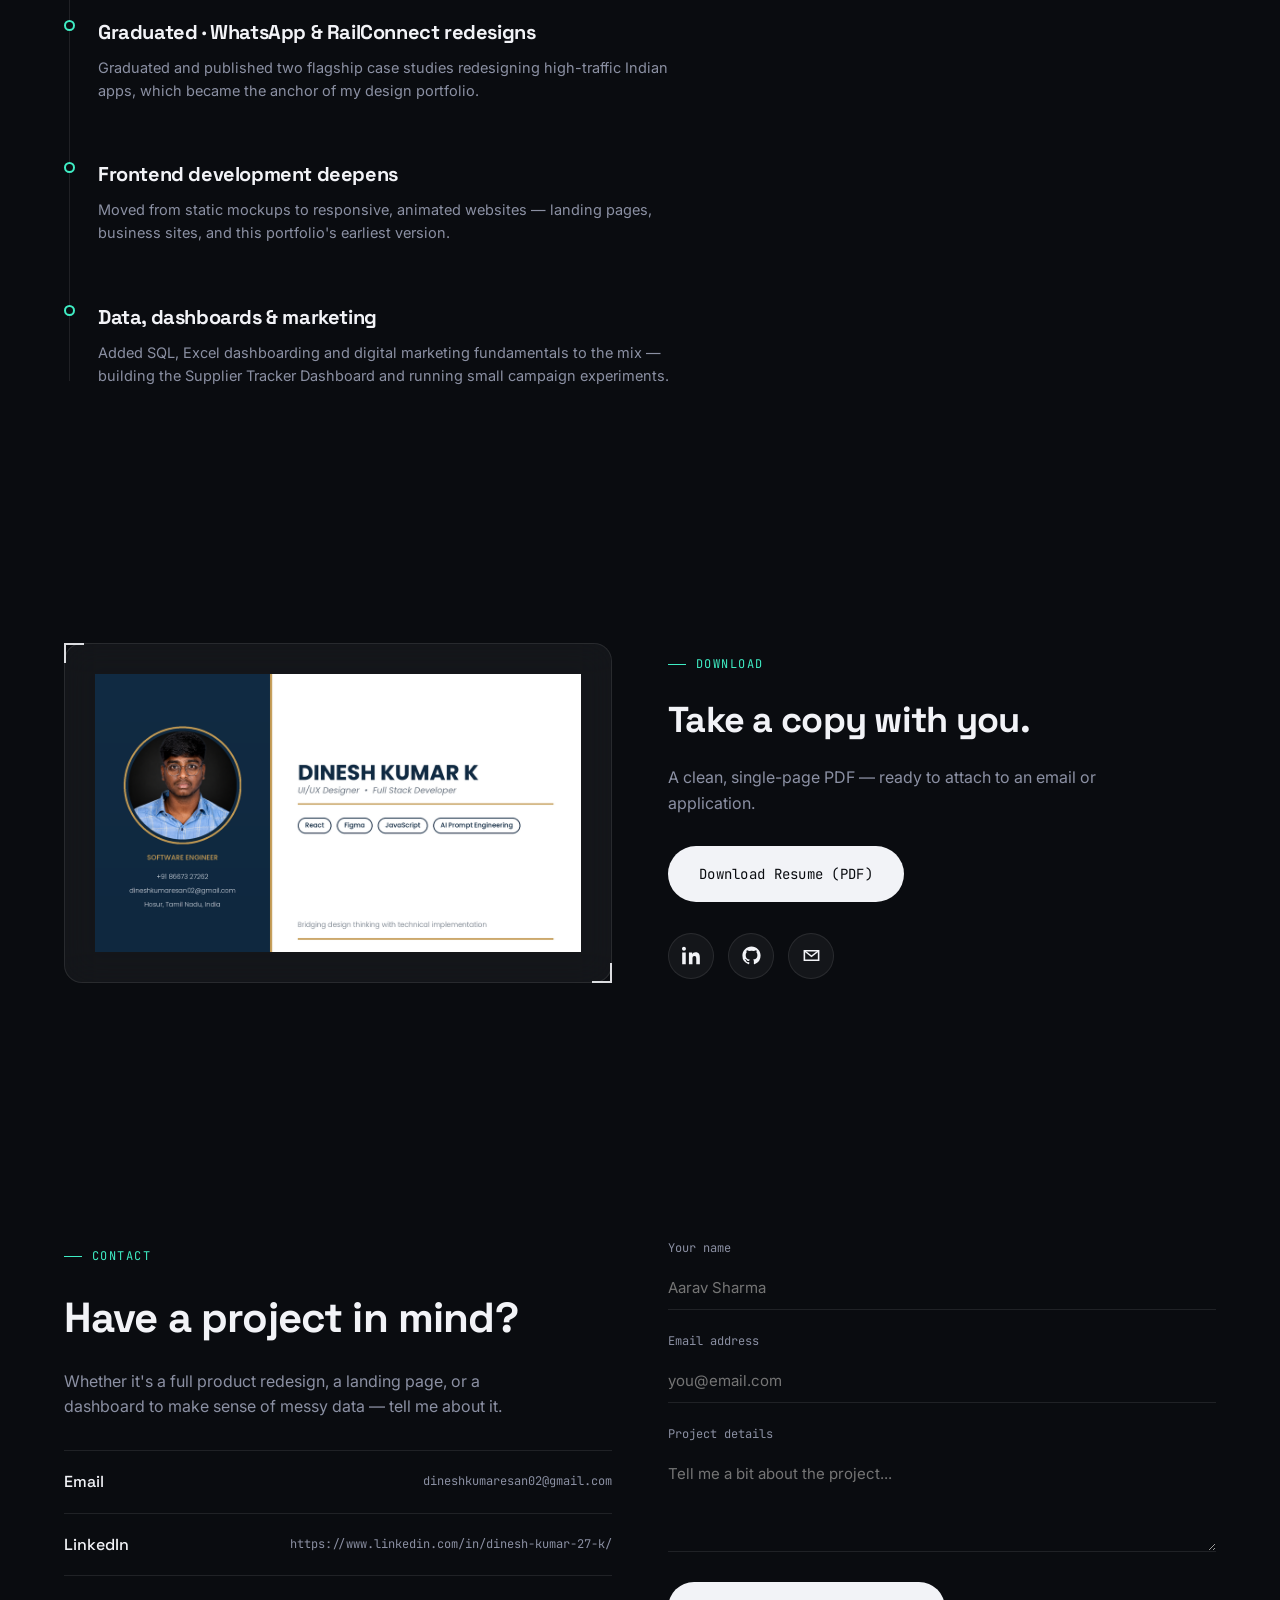
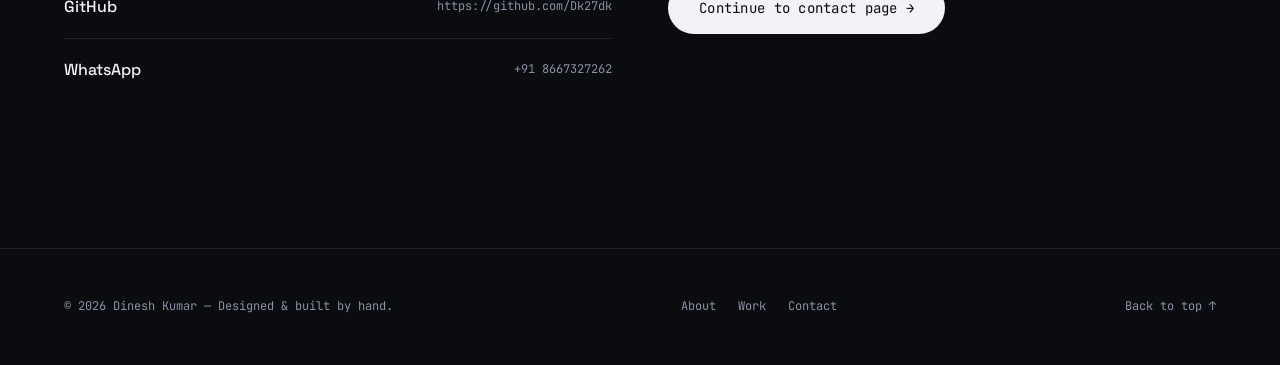
==== commit 07ff94dd: "Update index.html" ====
--- a/index.html
+++ b/index.html
@@ -361,7 +361,7 @@
           <div class="skills-grid reveal-stagger">
             <div class="skill-card glass reveal" style="--i: 0">
               <div class="skill-top">
-                <span class="name">Figma</span><span class="pct">92%</span>
+                <span class="name">Figma</span>
               </div>
               <div class="skill-bar"><i data-pct="92"></i></div>
               <div class="skill-tag">
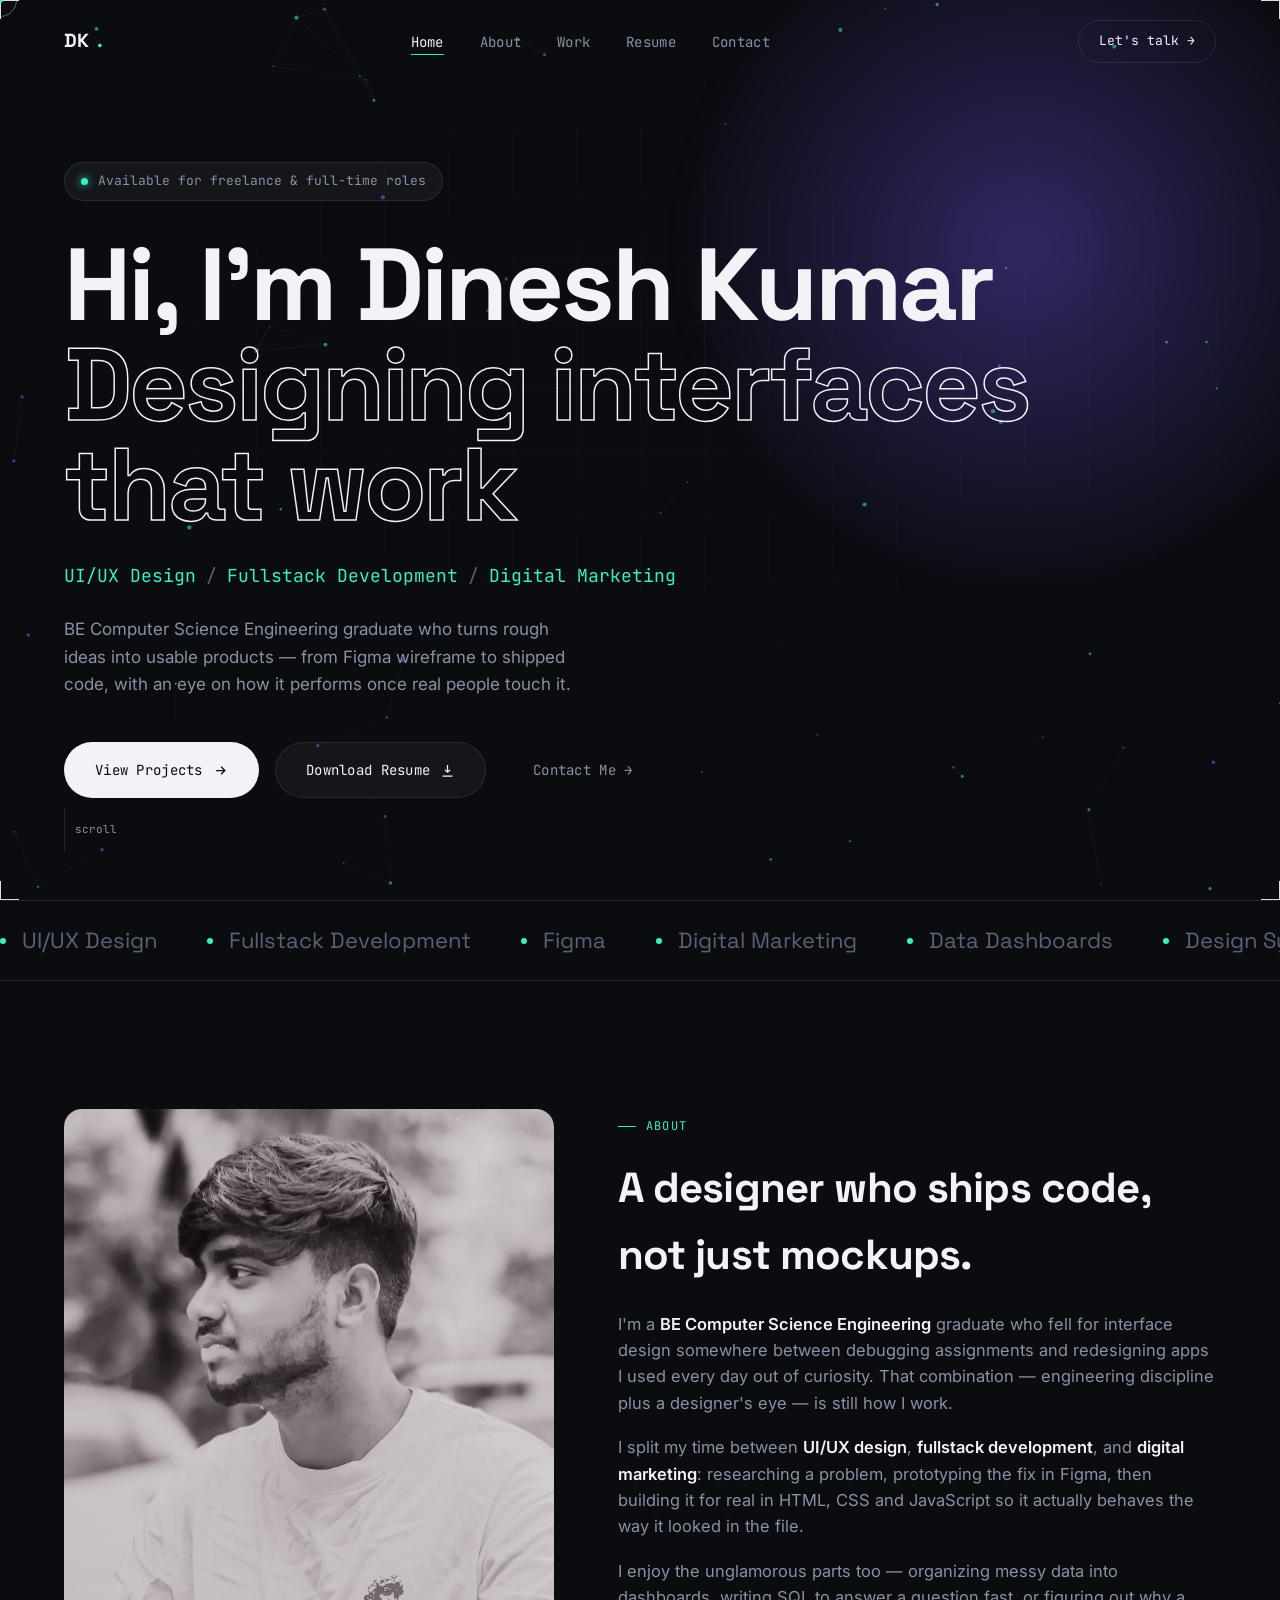
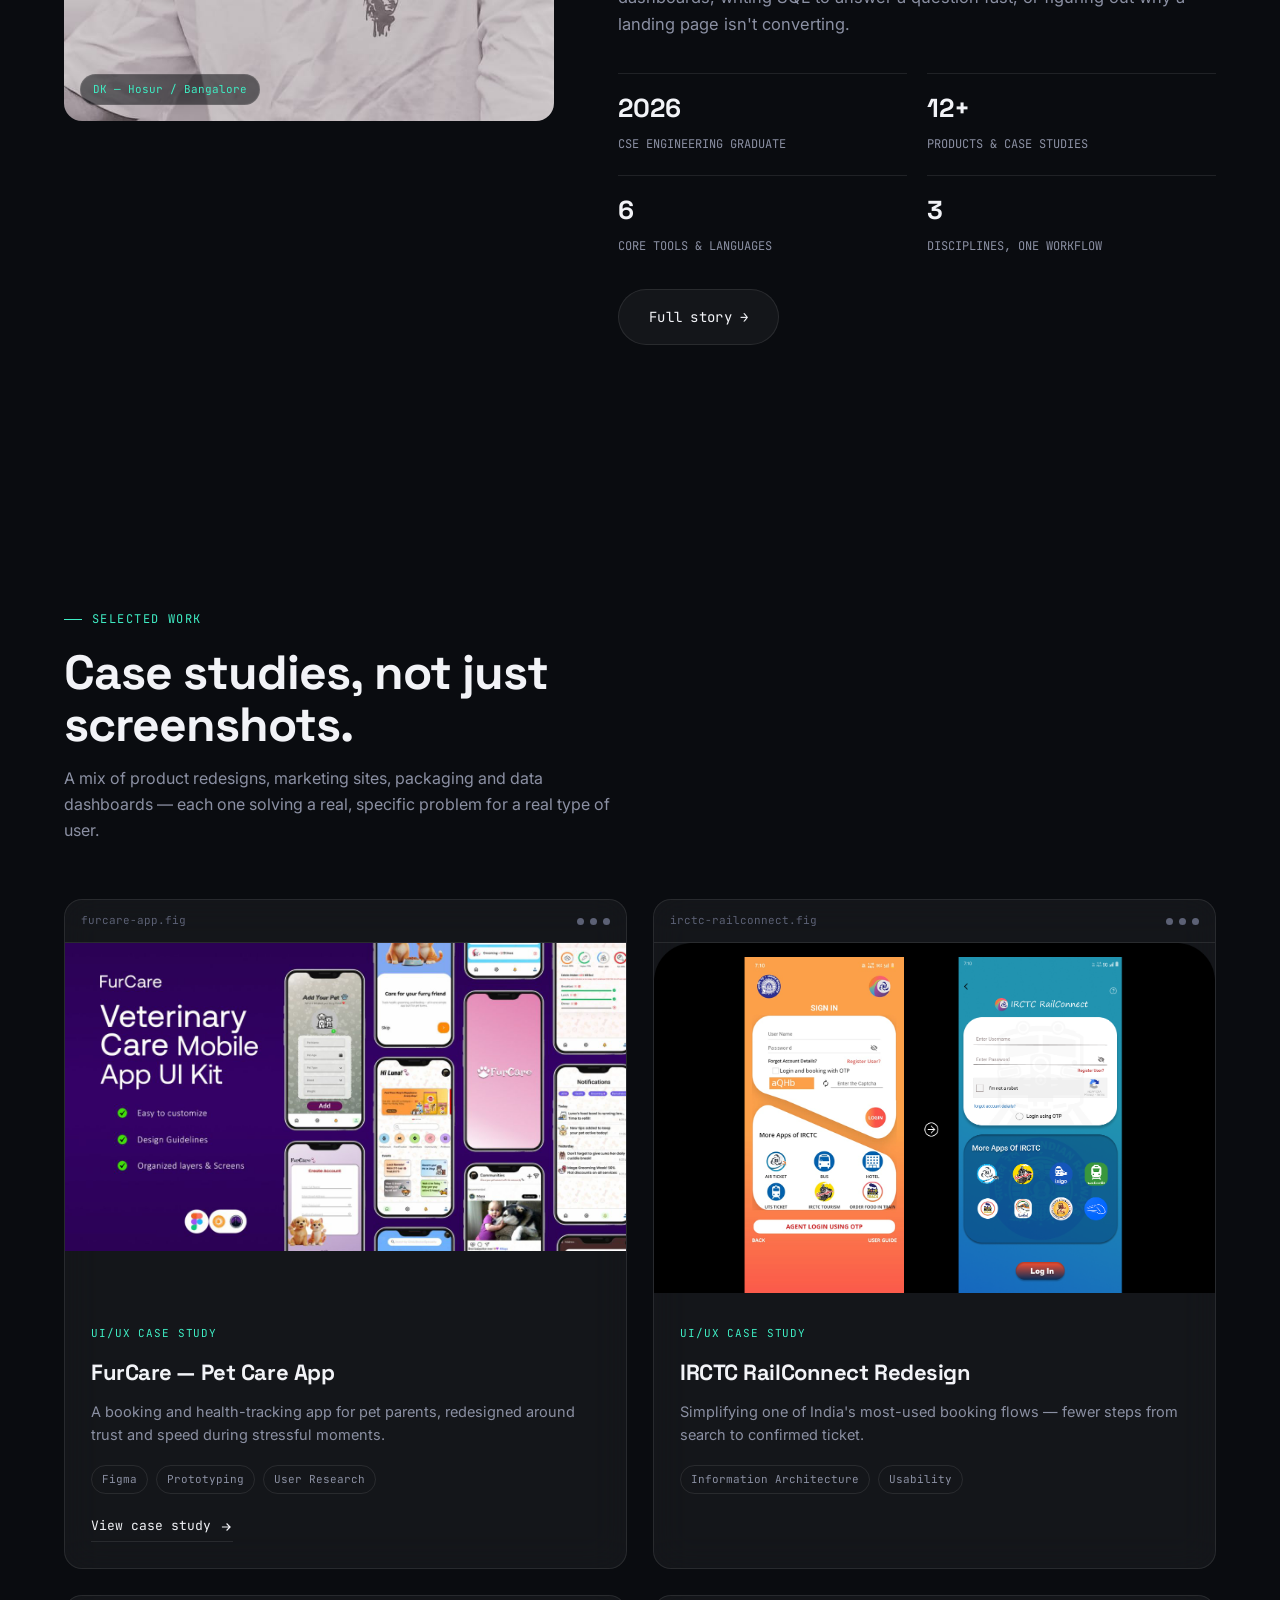
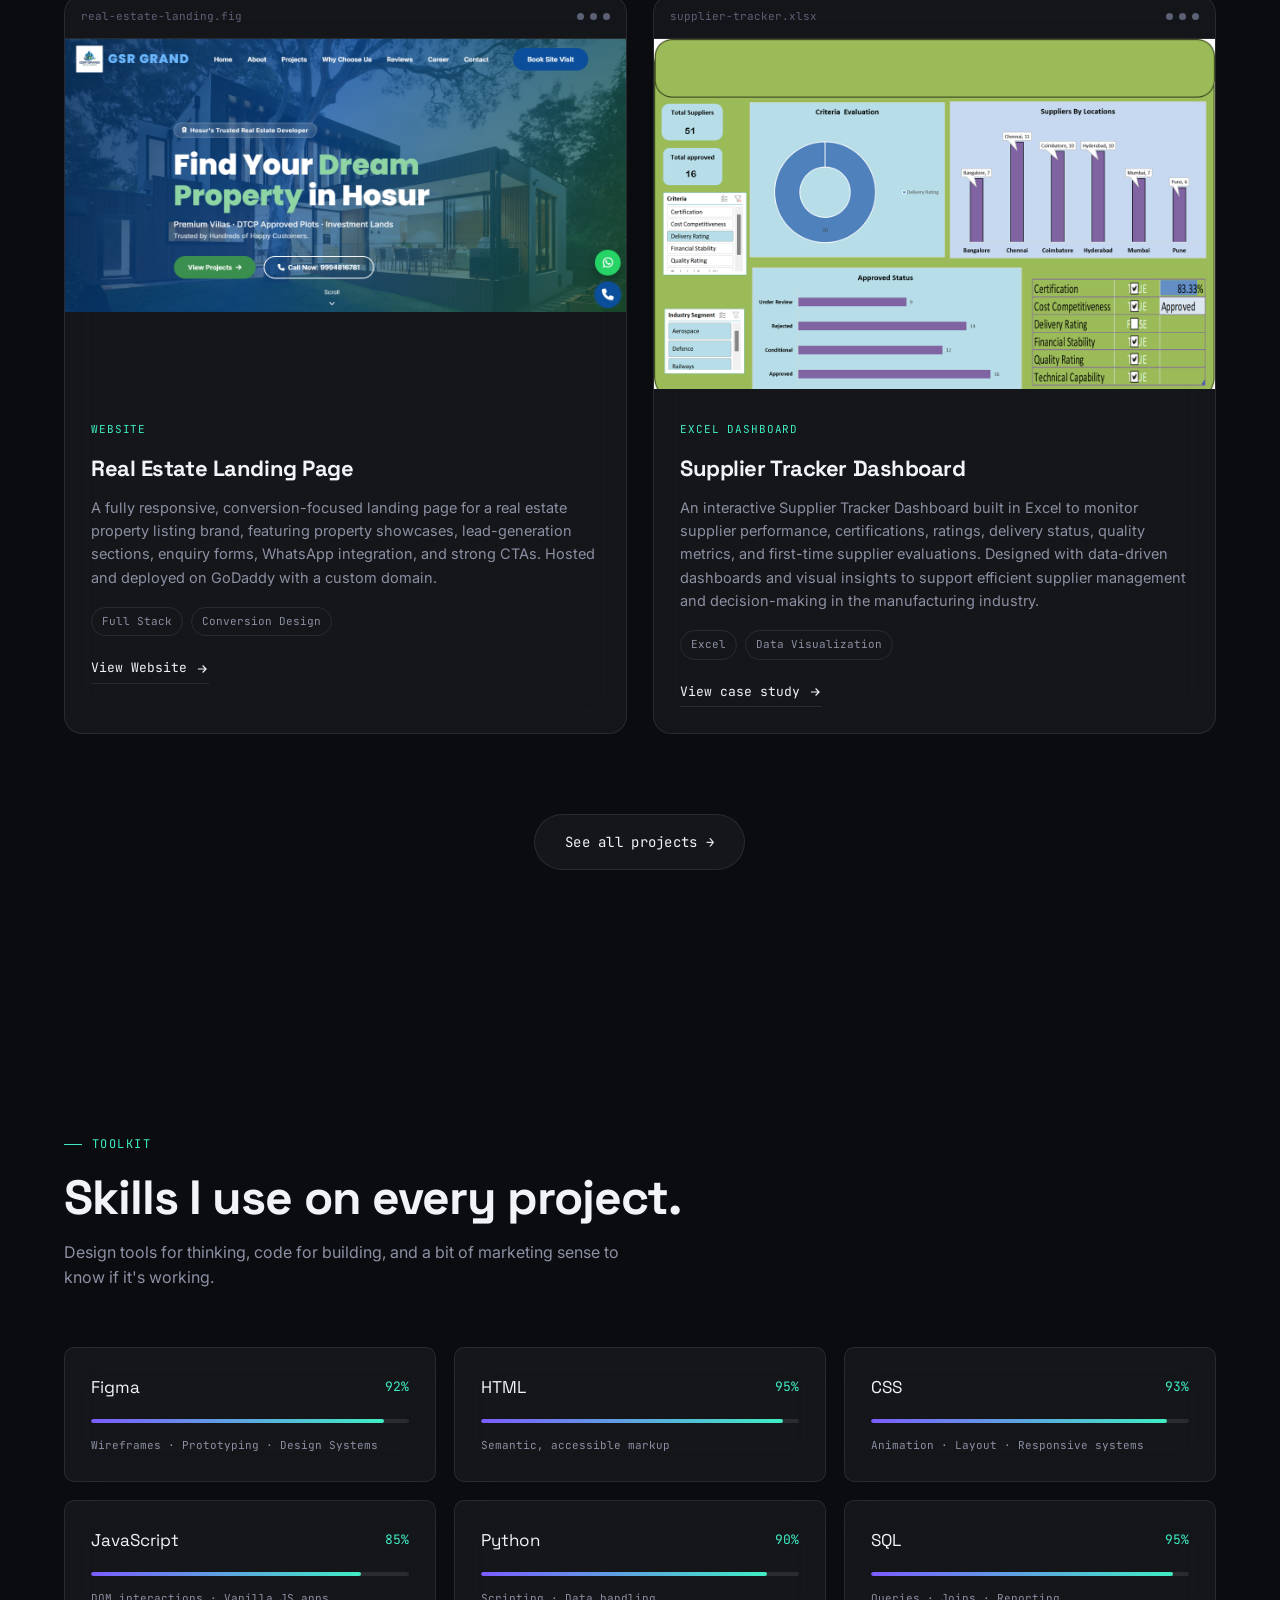
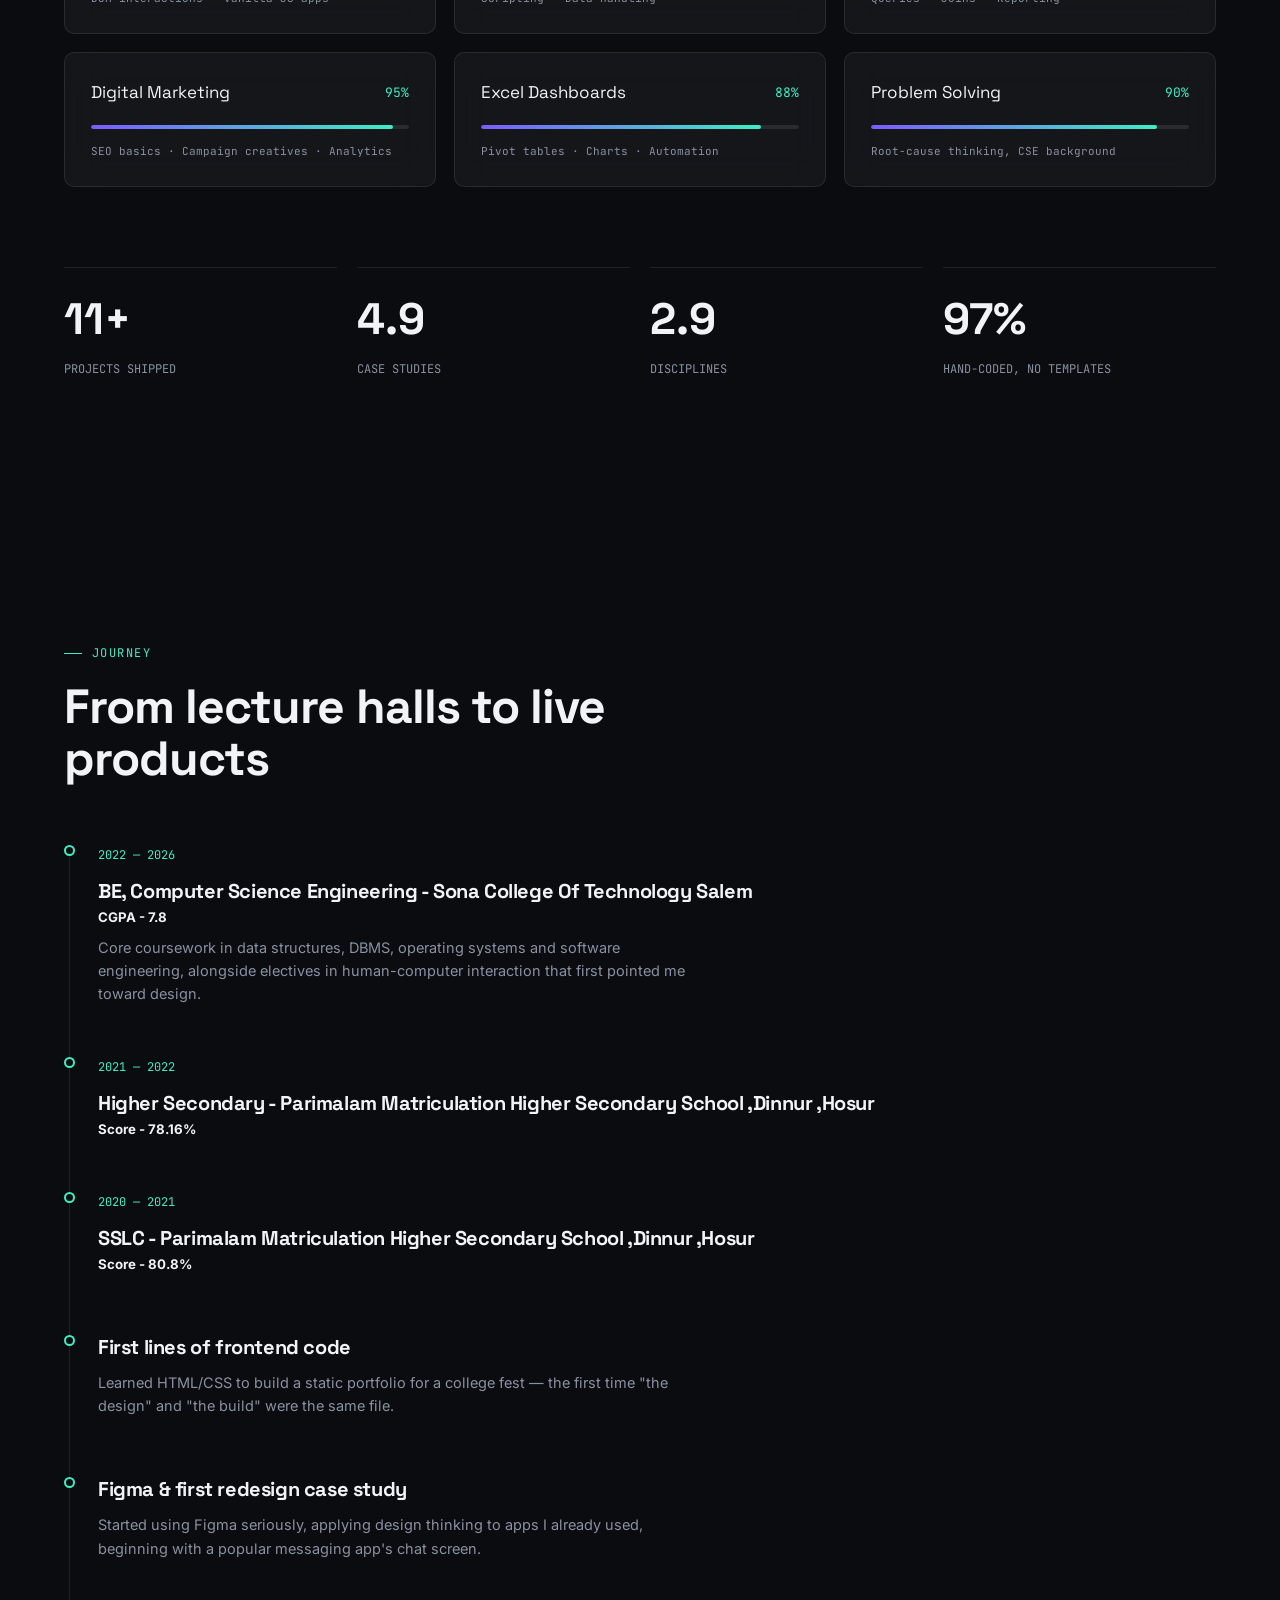
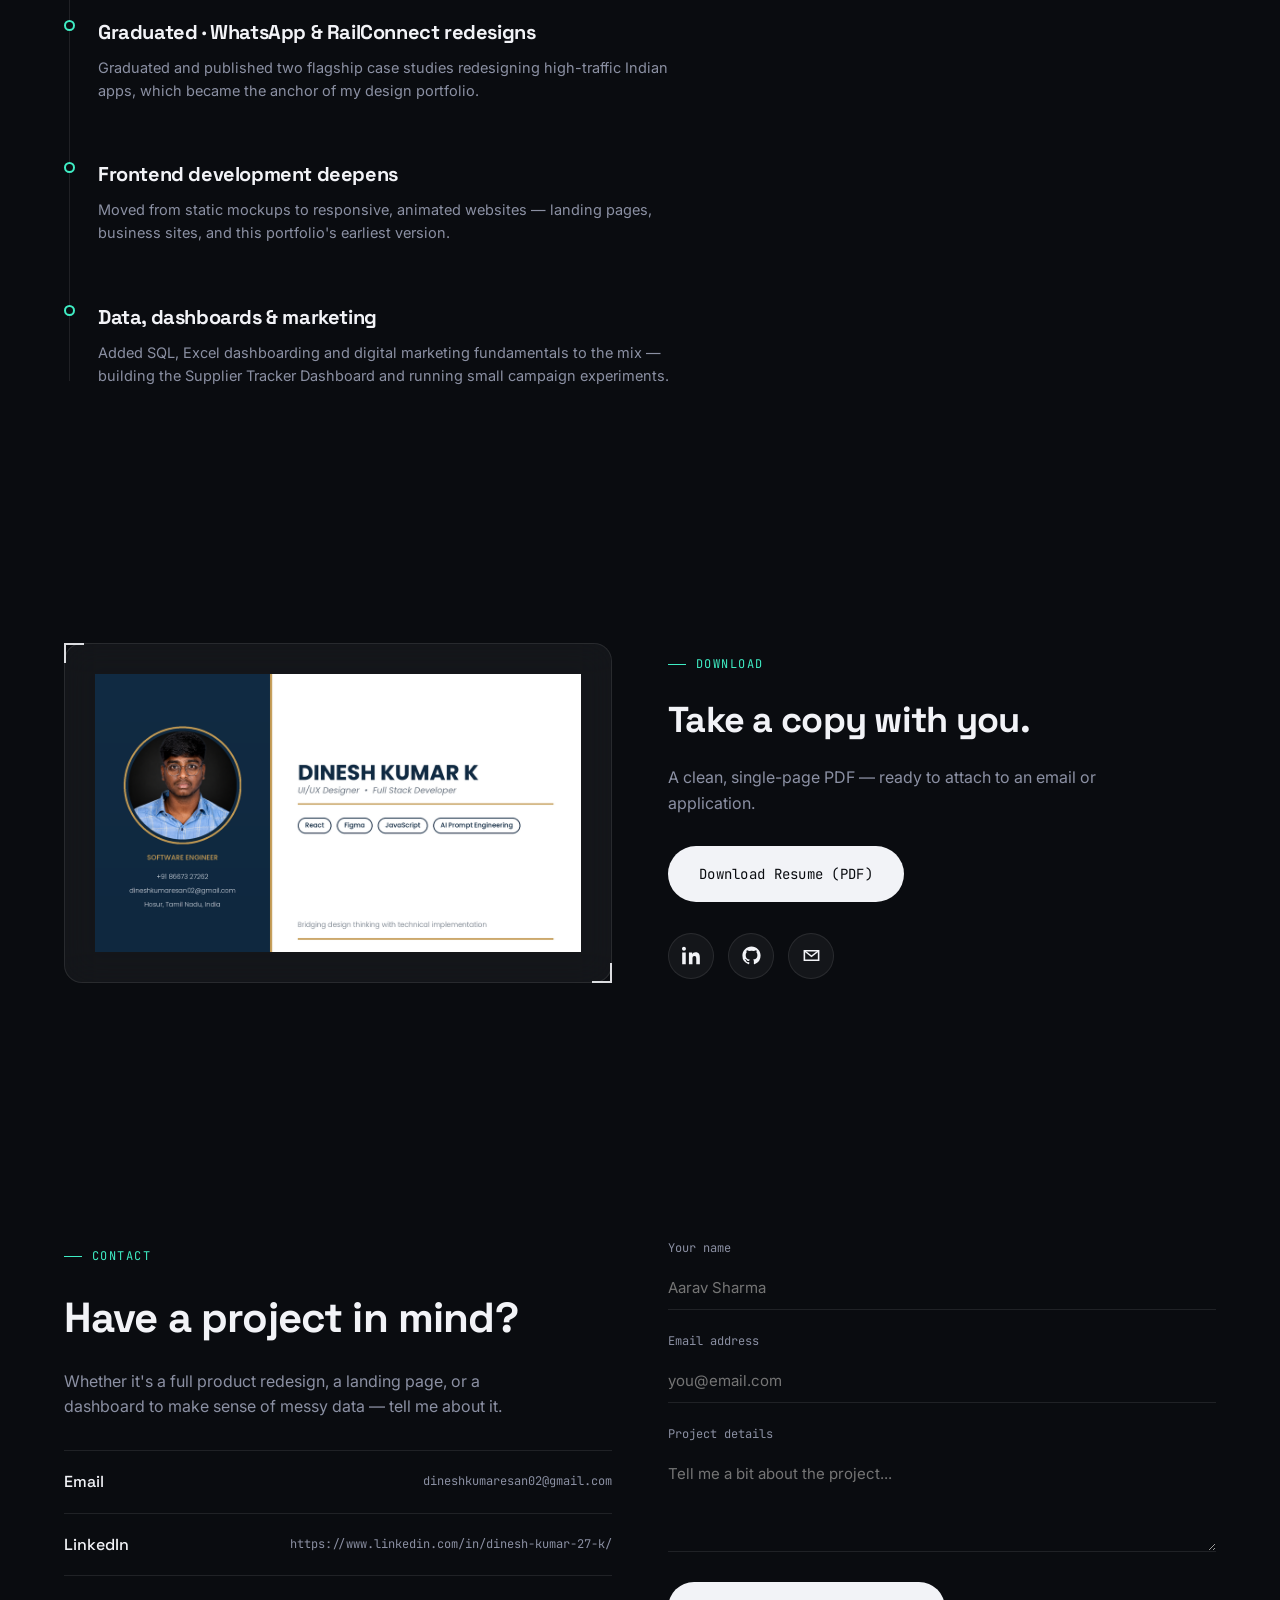
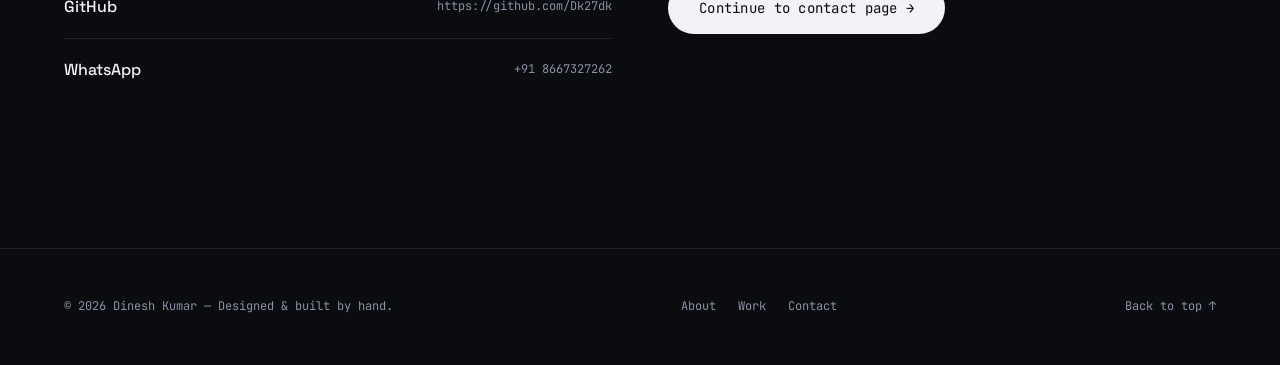
==== commit f024ec9f: "Update index.html" ====
--- a/index.html
+++ b/index.html
@@ -361,7 +361,7 @@
           <div class="skills-grid reveal-stagger">
             <div class="skill-card glass reveal" style="--i: 0">
               <div class="skill-top">
-                <span class="name">Figma</span>
+                <span class="name">Figma</span><span class="pct">92%</span>
               </div>
               <div class="skill-bar"><i data-pct="92"></i></div>
               <div class="skill-tag">
@@ -393,24 +393,24 @@
             </div>
             <div class="skill-card glass reveal" style="--i: 4">
               <div class="skill-top">
-                <span class="name">Python</span><span class="pct">72%</span>
-              </div>
-              <div class="skill-bar"><i data-pct="72"></i></div>
+                <span class="name">Python</span><span class="pct">90%</span>
+              </div>
+              <div class="skill-bar"><i data-pct="90"></i></div>
               <div class="skill-tag">Scripting · Data handling</div>
             </div>
             <div class="skill-card glass reveal" style="--i: 5">
               <div class="skill-top">
-                <span class="name">SQL</span><span class="pct">78%</span>
-              </div>
-              <div class="skill-bar"><i data-pct="78"></i></div>
+                <span class="name">SQL</span><span class="pct">95%</span>
+              </div>
+              <div class="skill-bar"><i data-pct="95"></i></div>
               <div class="skill-tag">Queries · Joins · Reporting</div>
             </div>
             <div class="skill-card glass reveal" style="--i: 6">
               <div class="skill-top">
                 <span class="name">Digital Marketing</span
-                ><span class="pct">80%</span>
-              </div>
-              <div class="skill-bar"><i data-pct="80"></i></div>
+                ><span class="pct">95%</span>
+              </div>
+              <div class="skill-bar"><i data-pct="95"></i></div>
               <div class="skill-tag">
                 SEO basics · Campaign creatives · Analytics
               </div>
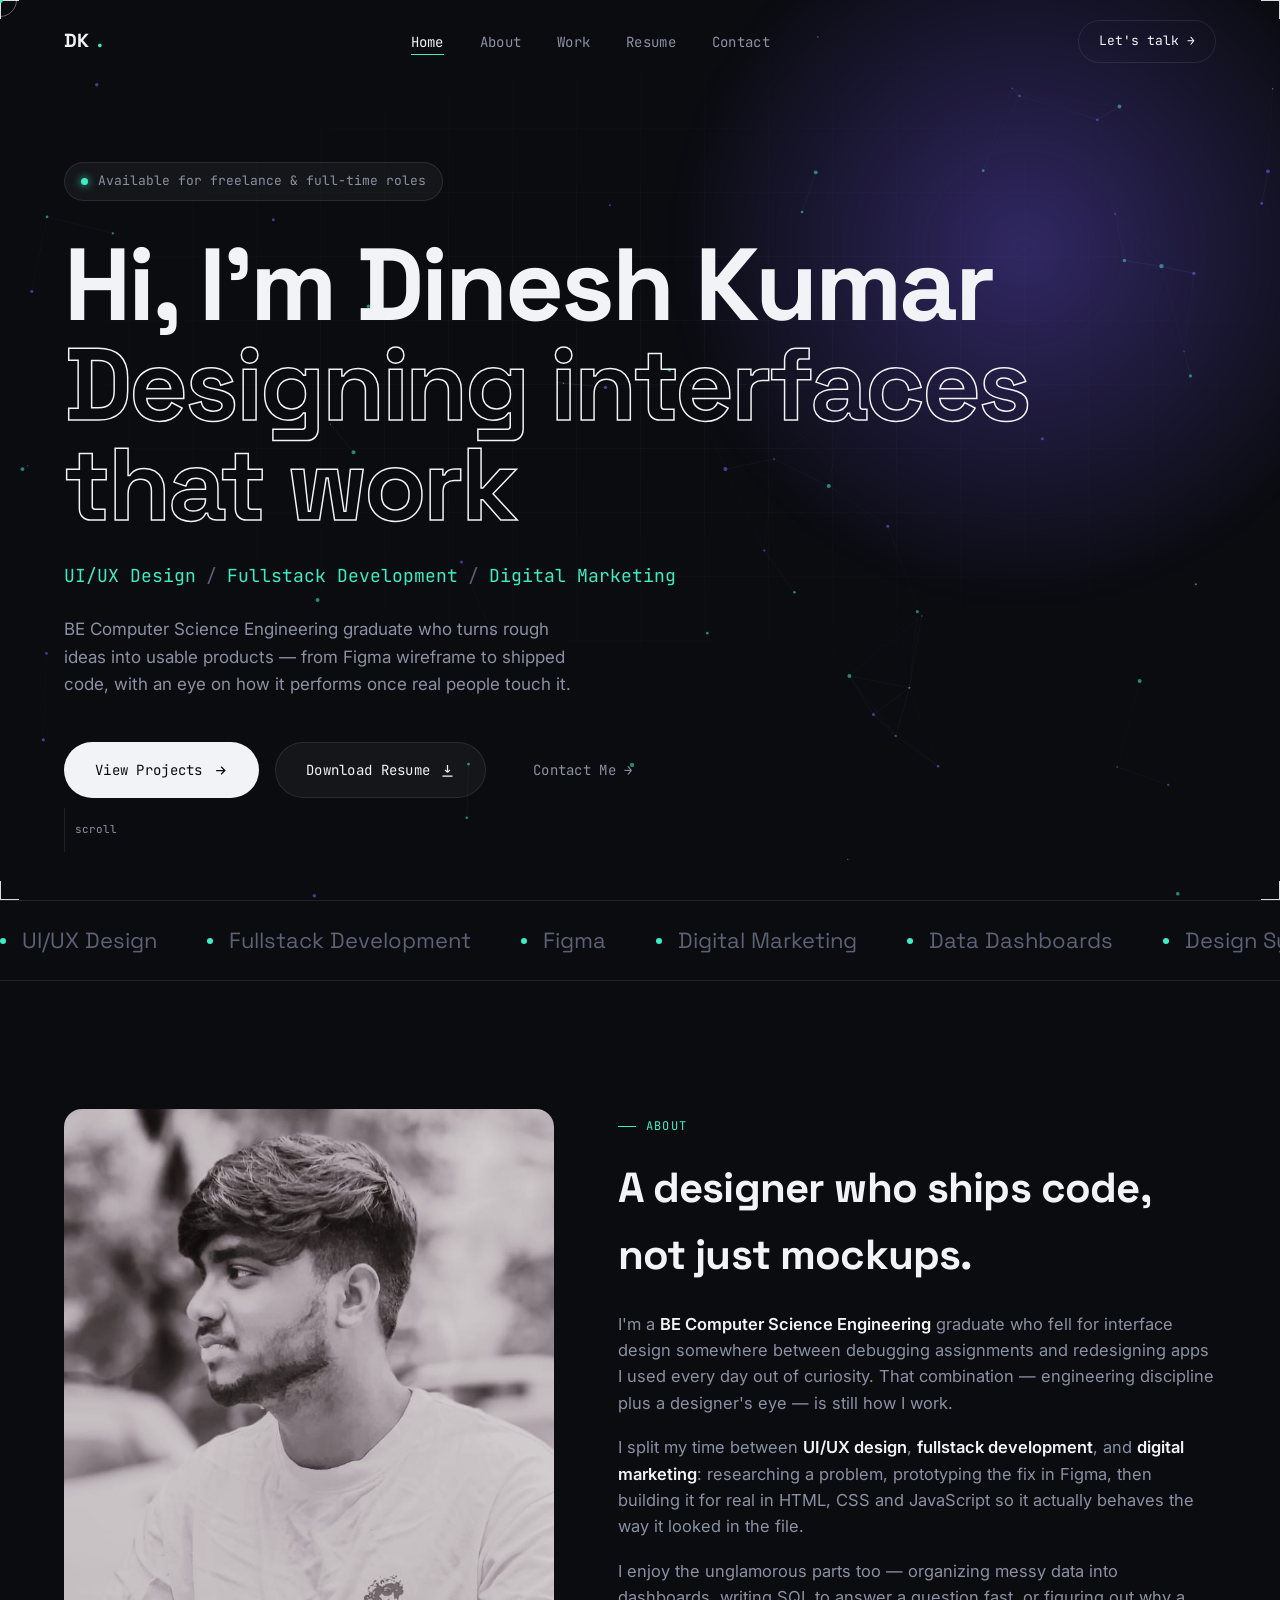
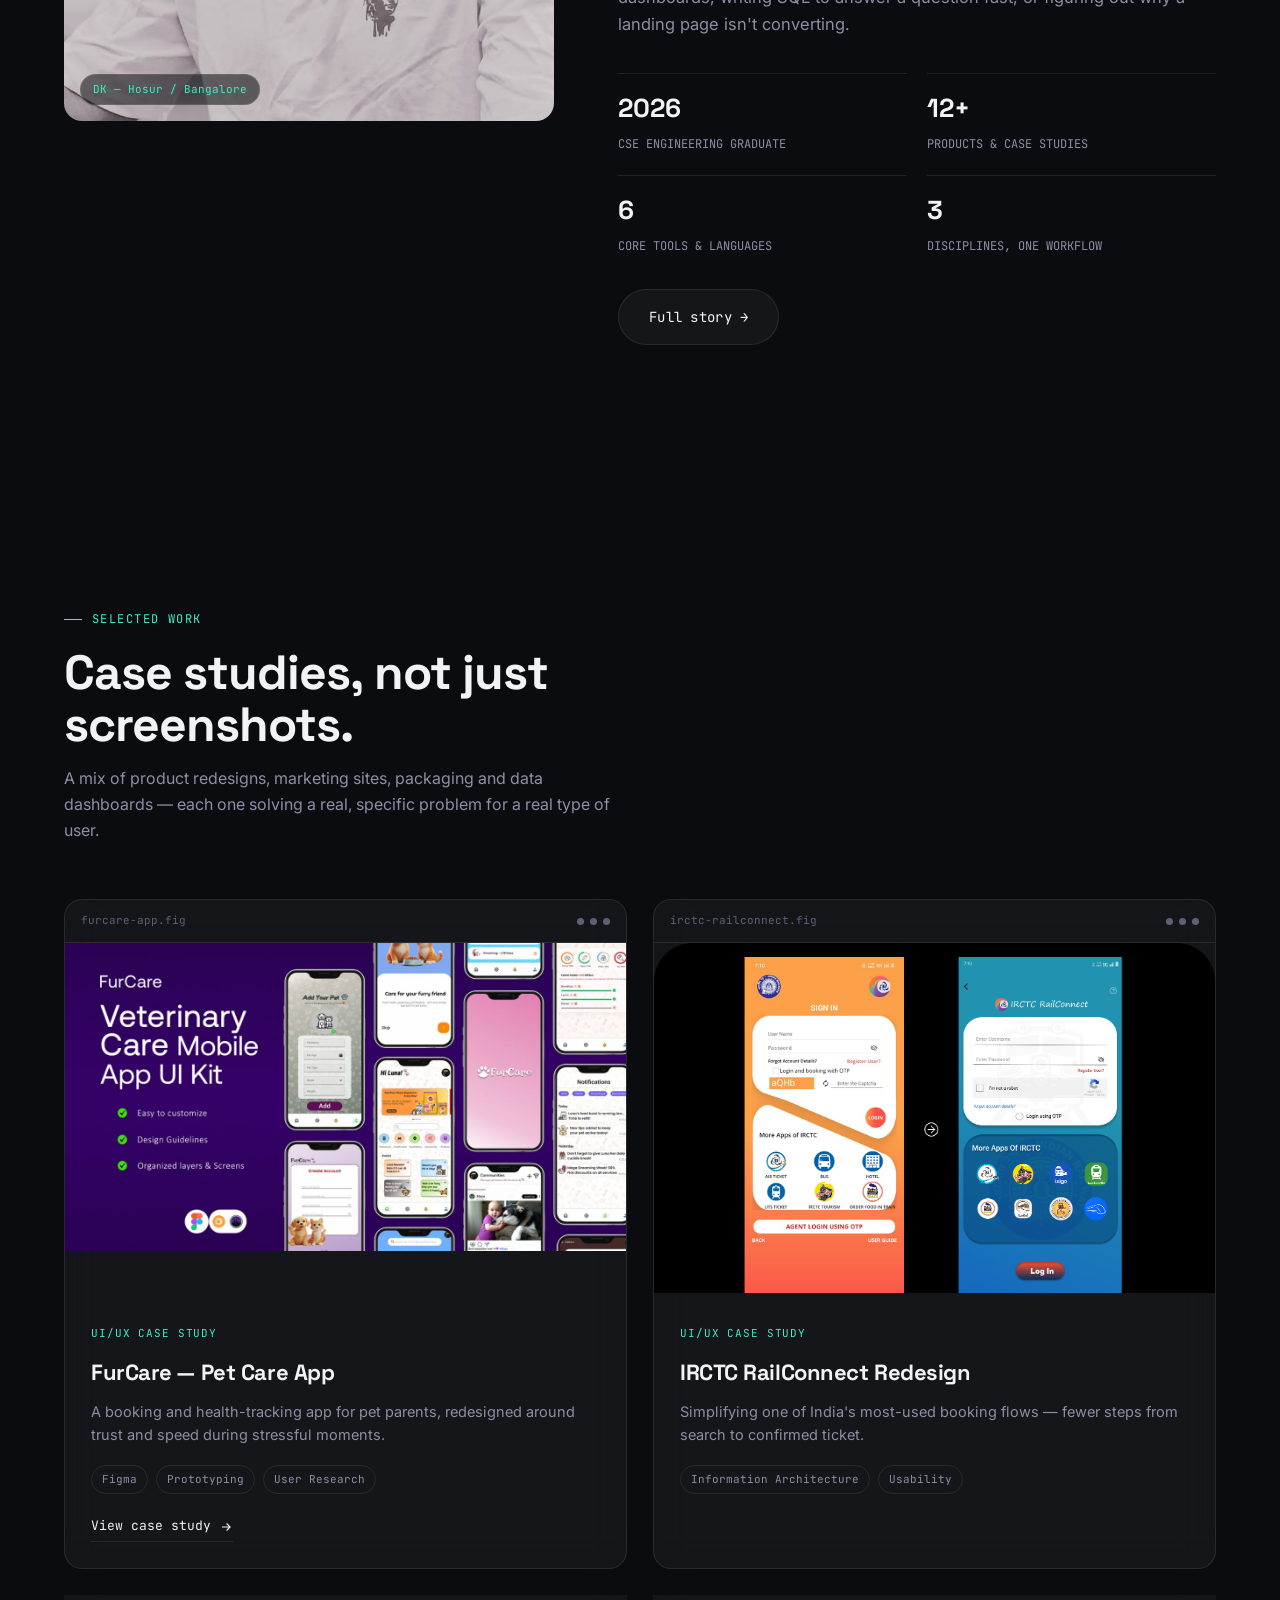
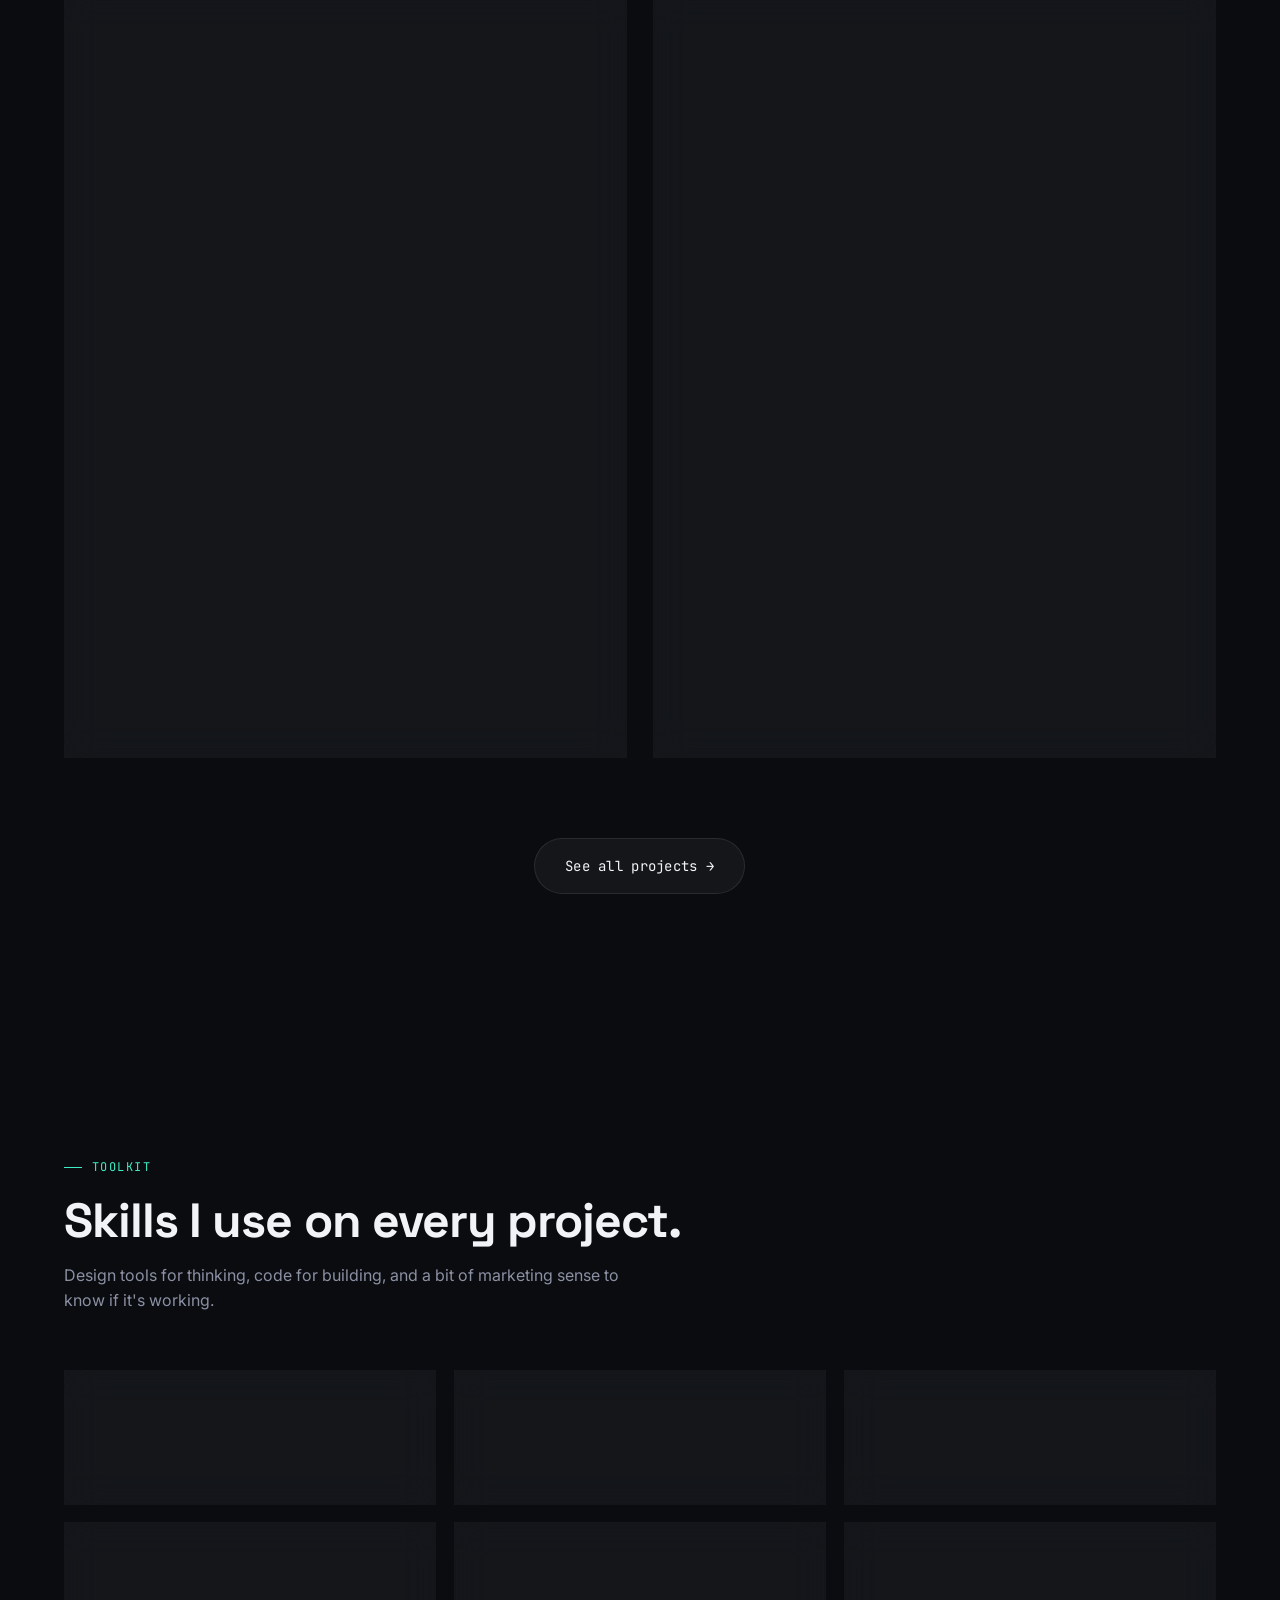
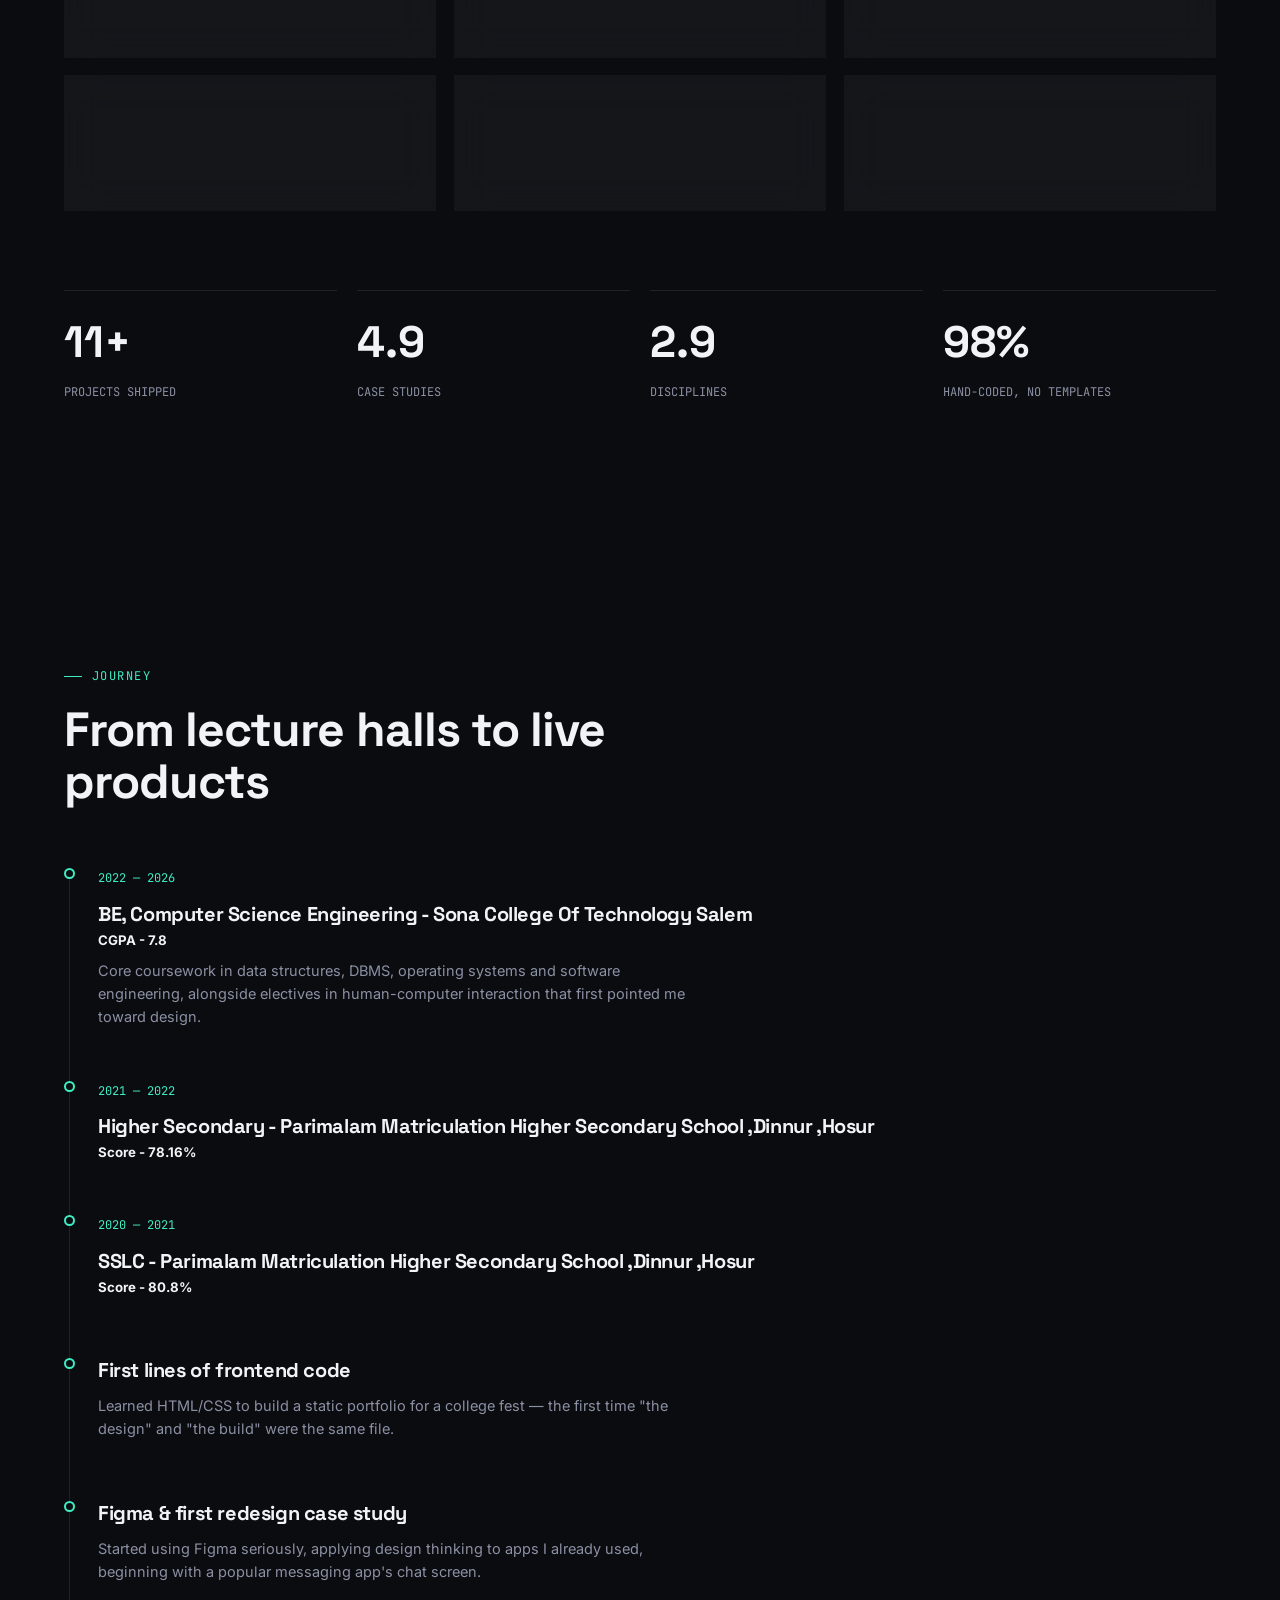
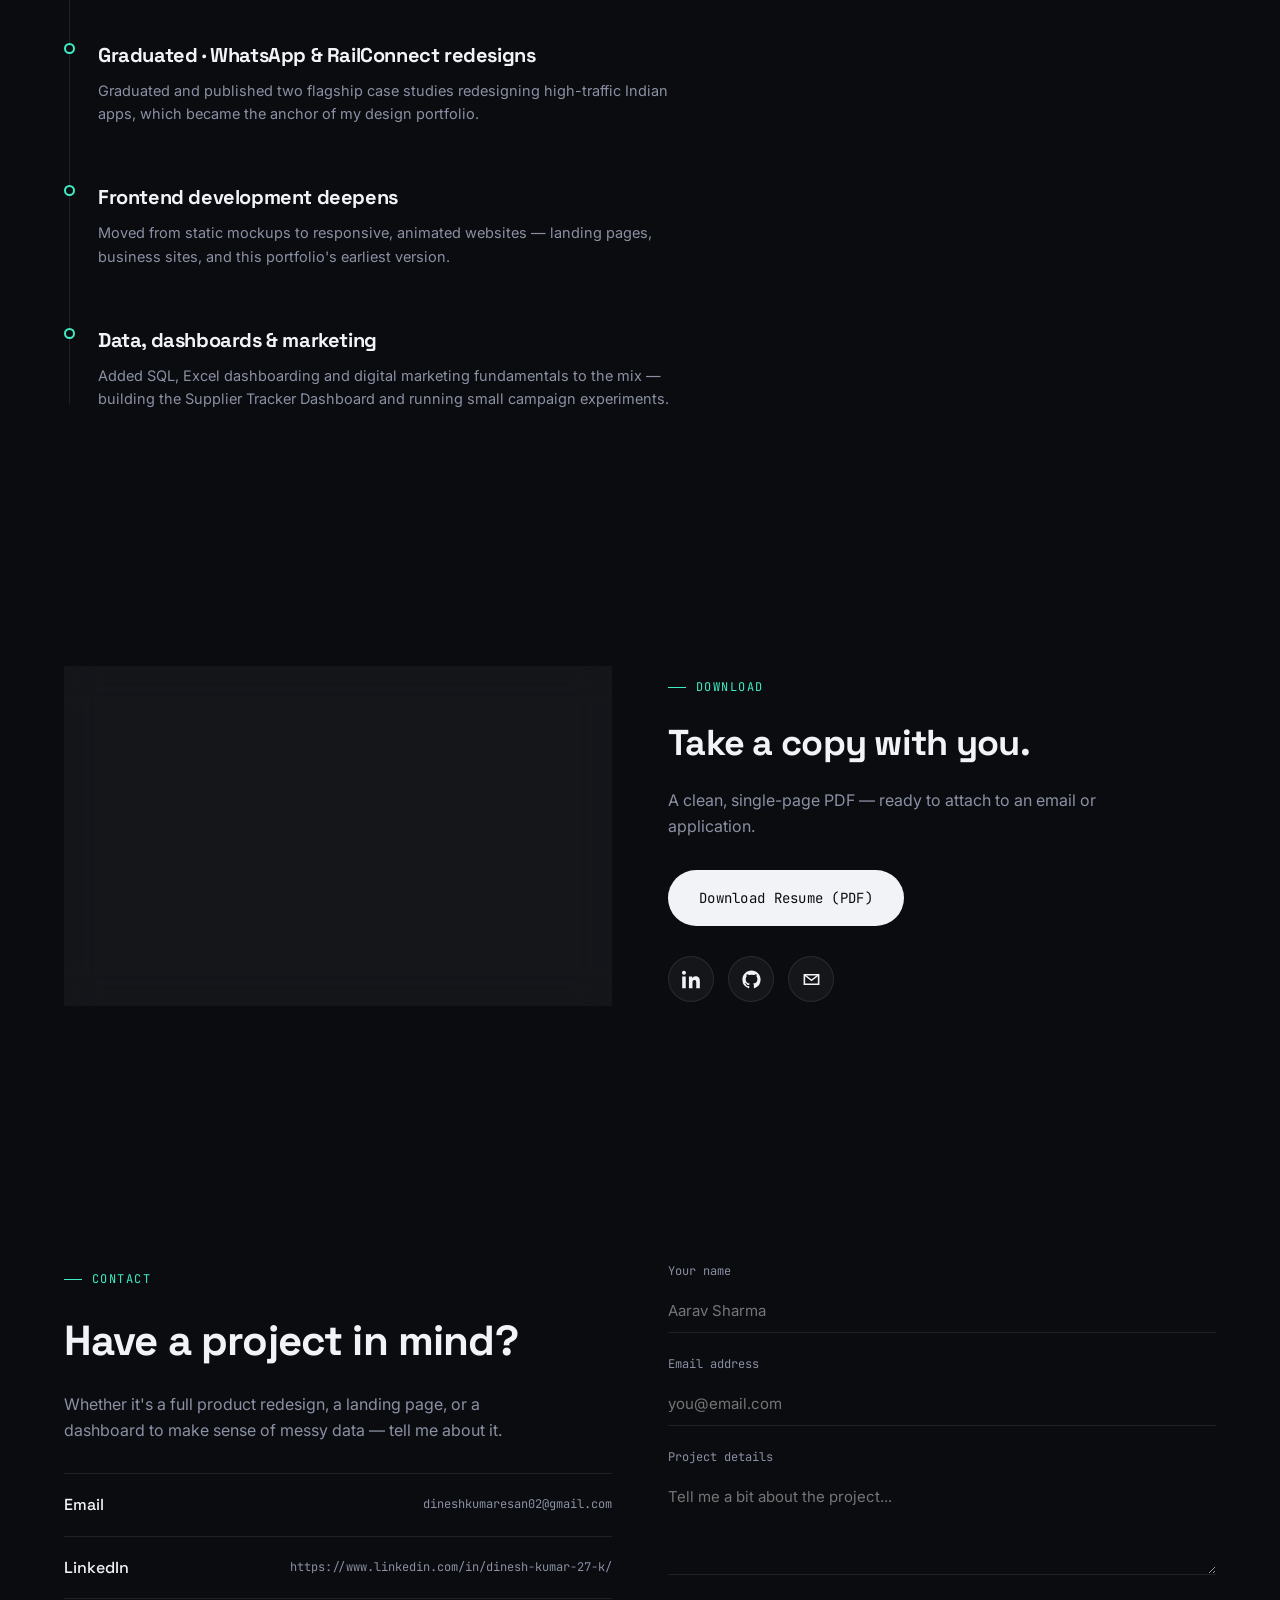
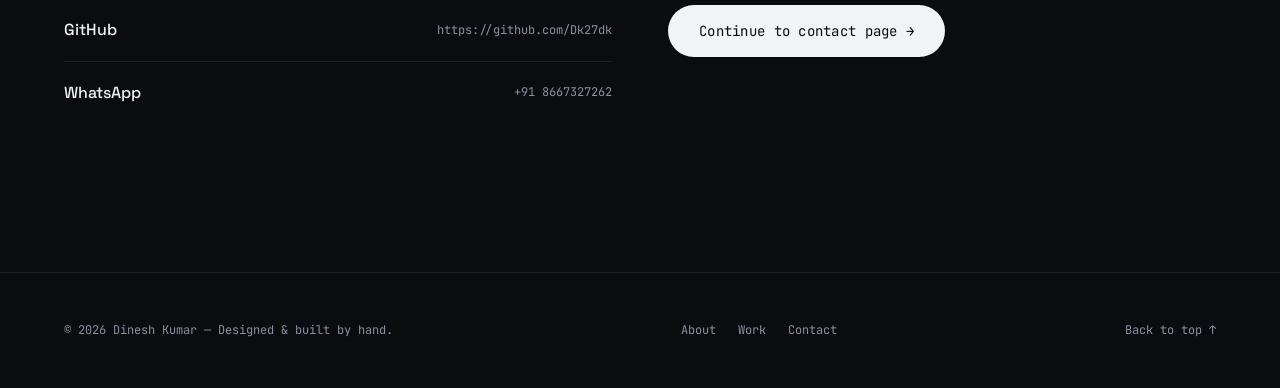
==== commit 04d54013: "Update index.html" ====
--- a/index.html
+++ b/index.html
@@ -318,16 +318,18 @@
     />
               </div>
               <div class="card-body">
-                <span class="card-cat">Excel Dashboard</span>
-                <h3>Supplier Tracker Dashboard</h3>
+                <span class="card-cat">CRM</span>
+                <h3>CRM Software</h3>
                 <p class="desc">
-                 An interactive Supplier Tracker Dashboard built in Excel to monitor supplier performance, certifications, ratings, delivery status, quality metrics, and first-time supplier evaluations. Designed with data-driven dashboards and visual insights to support efficient supplier management and decision-making in the manufacturing industry.
+                An interactive Real Estate CRM platform built to manage leads, follow-ups, sales activities, site visits, bookings, projects, and team performance. Designed with role-based access, bulk lead management, lead assignment, filtering, and data-driven insights to streamline sales operations and support efficient customer relationship management in the real estate industry.
                 </p>
                 <div class="card-meta">
-                  <span class="tag-pill">Excel</span
-                  ><span class="tag-pill">Data Visualization</span>
-                </div>
-                <a href="projects.html#supplier-tracker" class="card-link"
+  <span class="tag-pill">MERN</span>
+  <span class="tag-pill">MongoDB</span>
+  <span class="tag-pill">CRM</span>
+  <span class="tag-pill">Role-Based Access</span>
+</div>
+                <a href="https://gsrgrandcrm.onrender.com" class="card-link"
                   >View case study
                   <svg
                     viewBox="0 0 24 24"
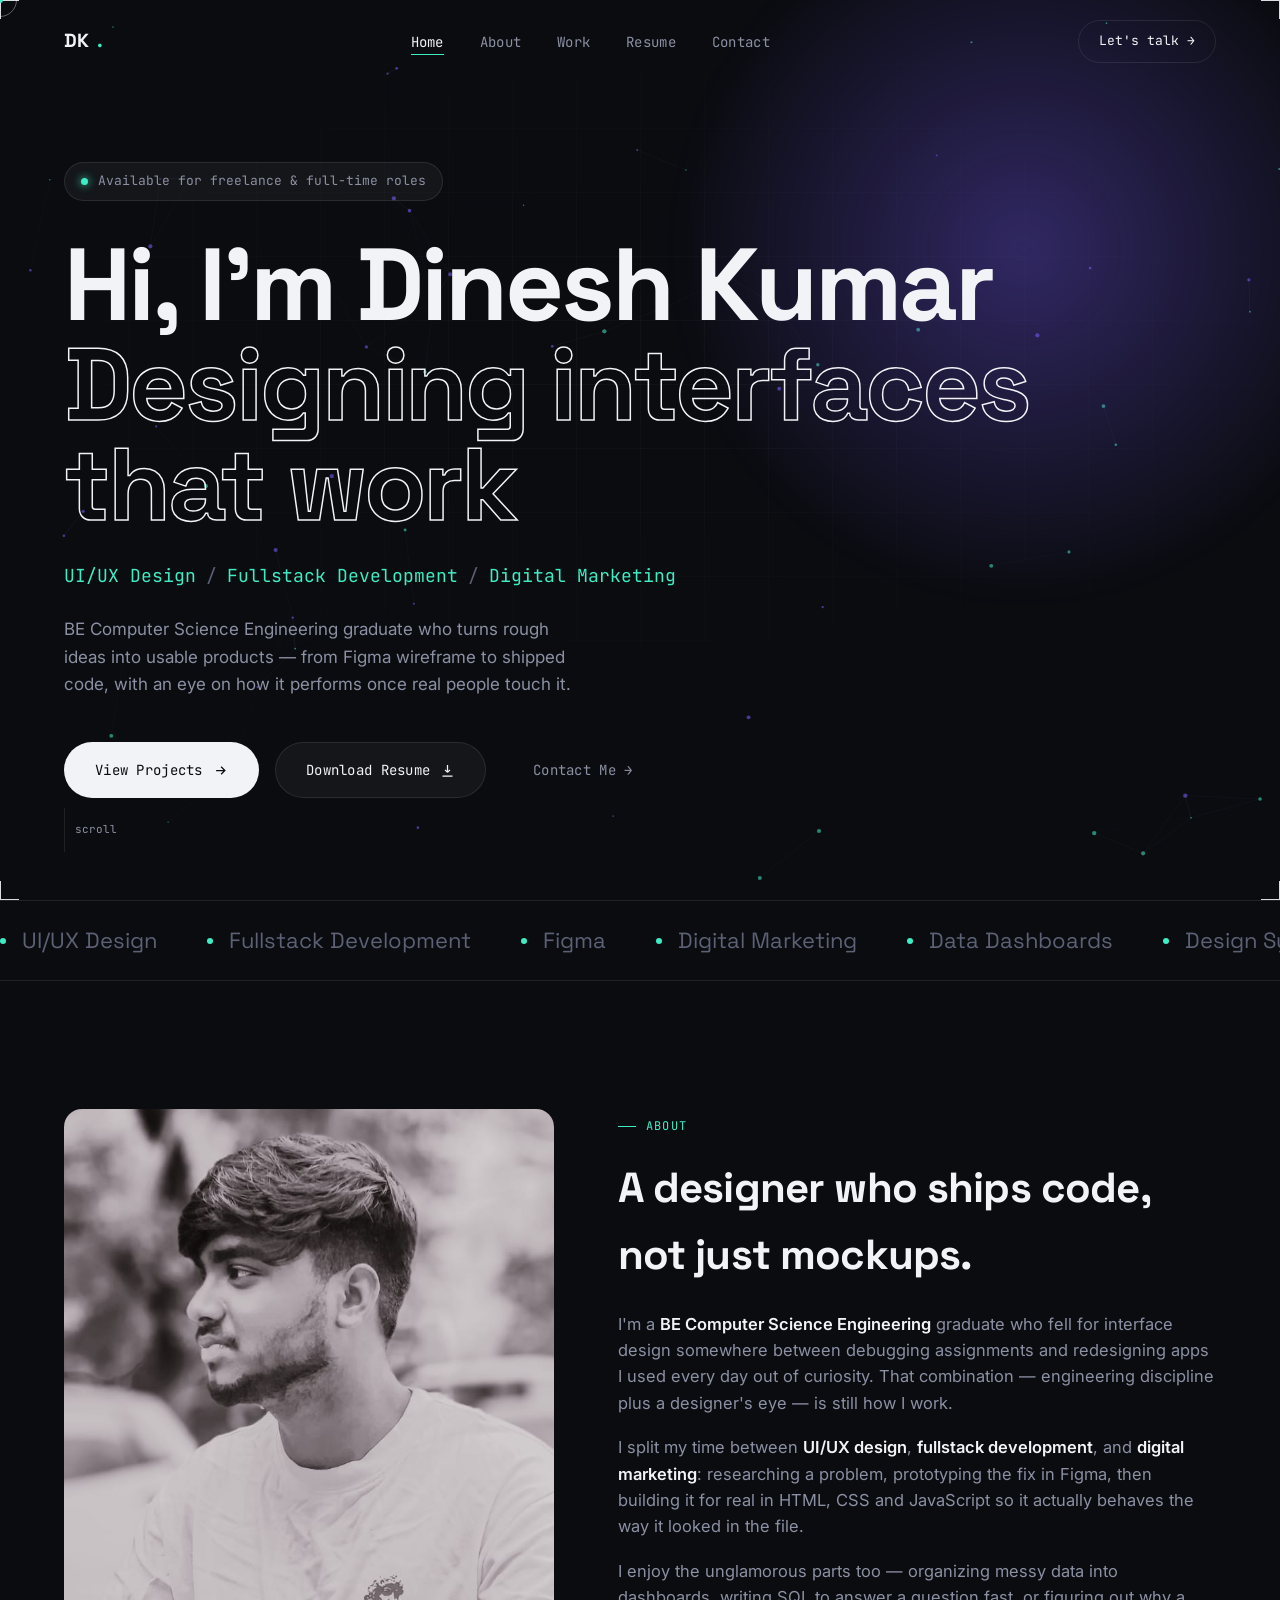
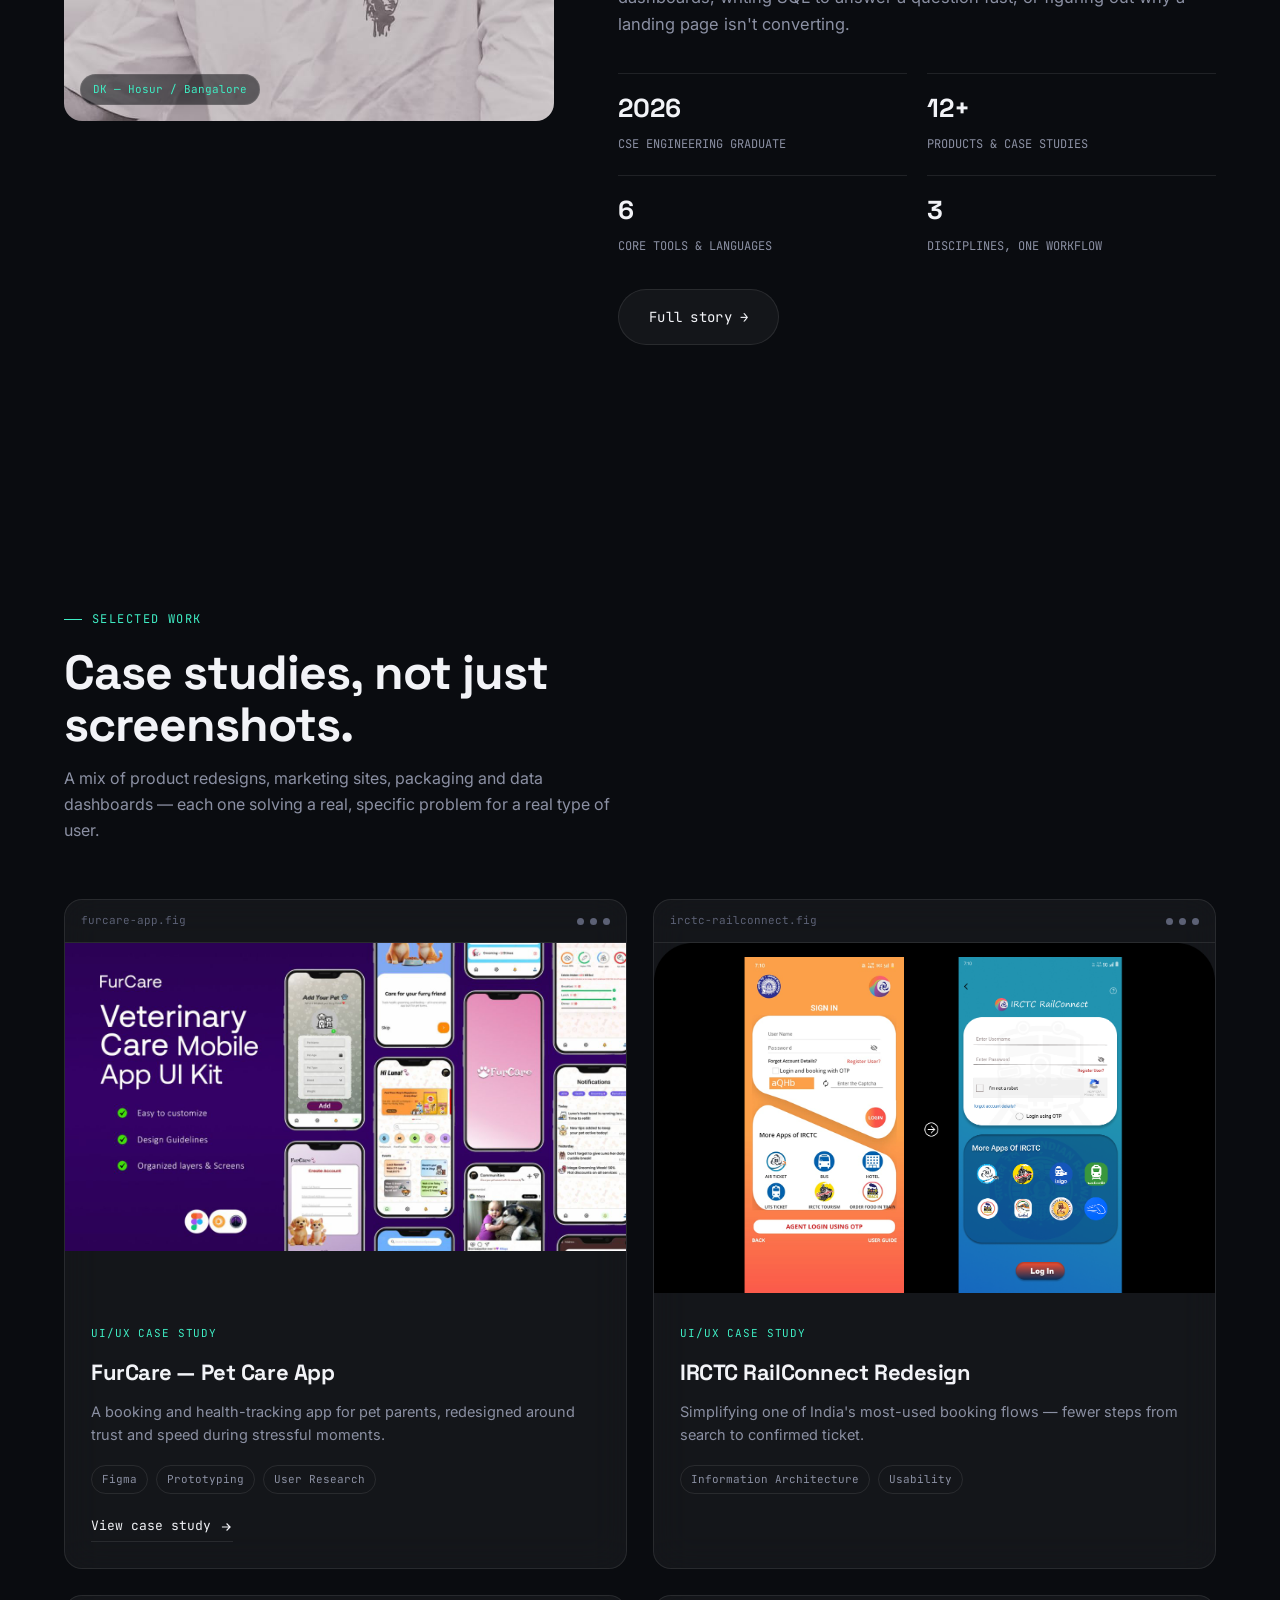
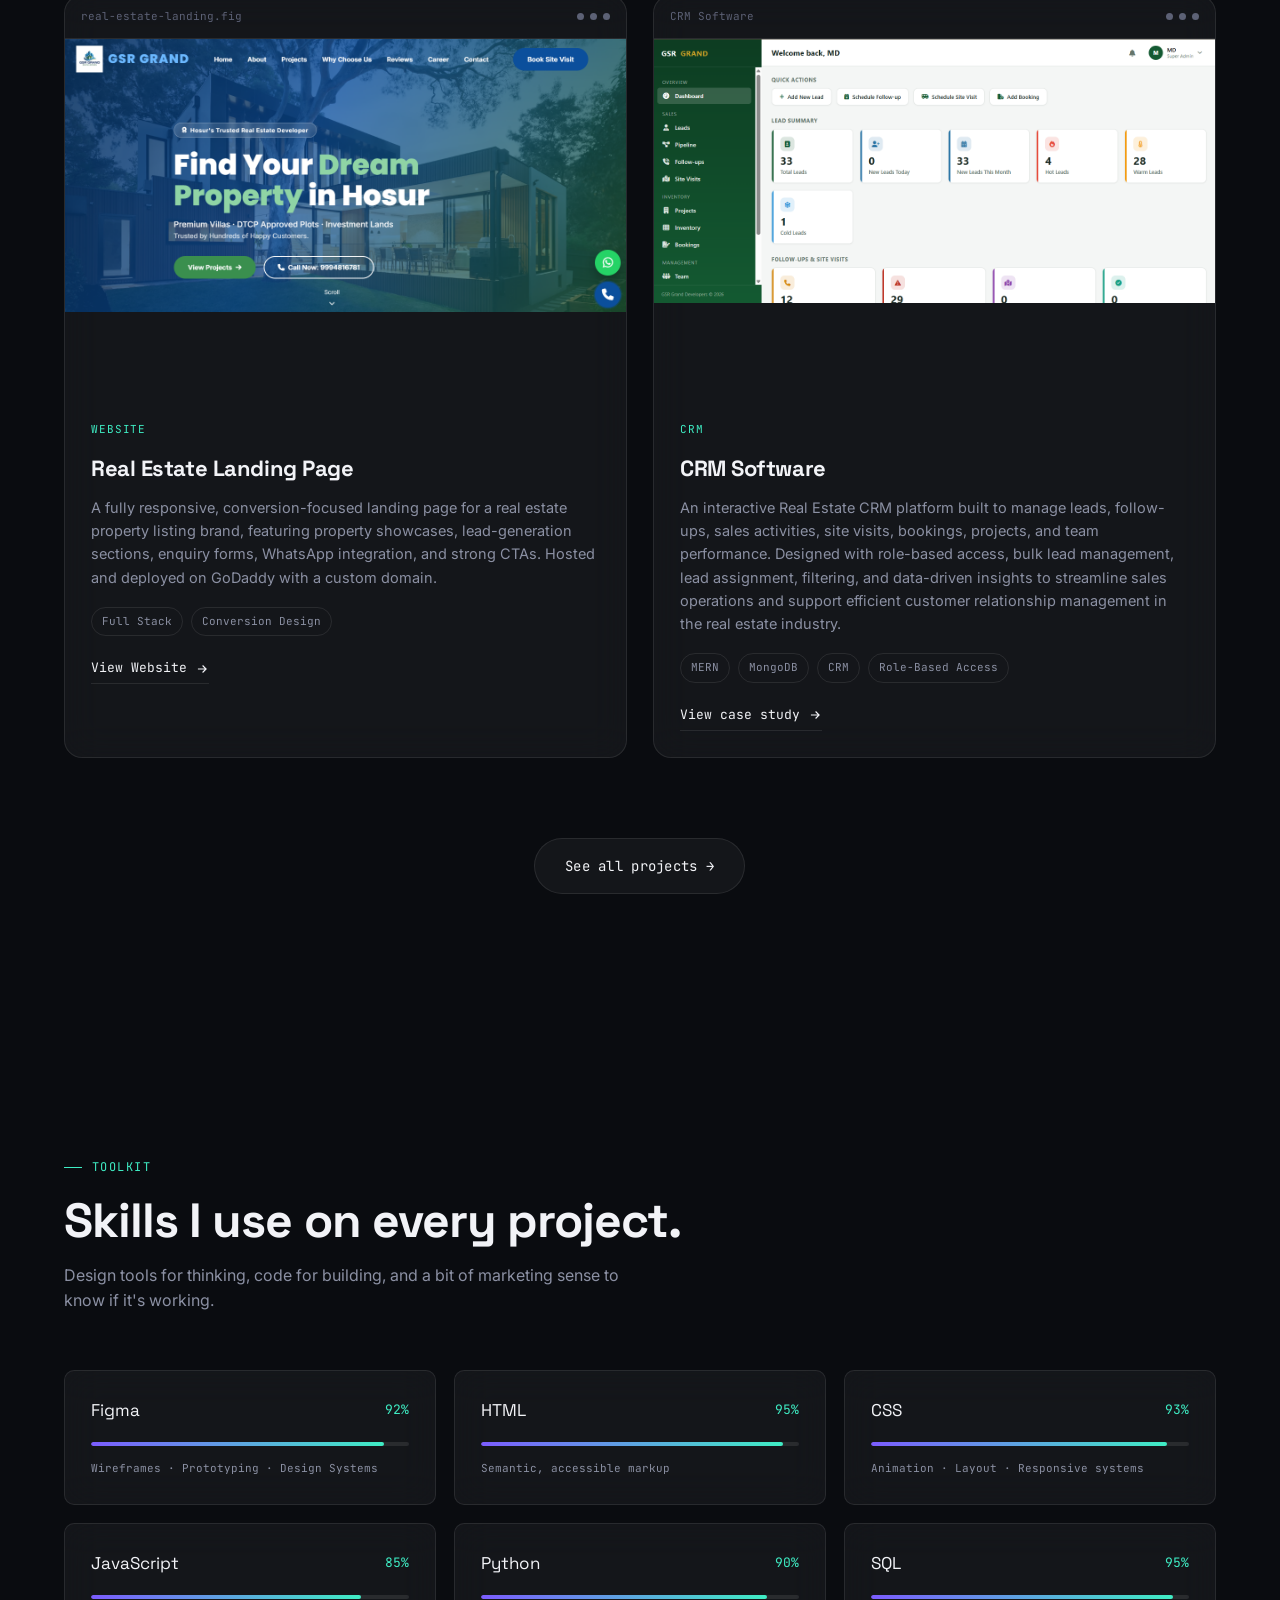
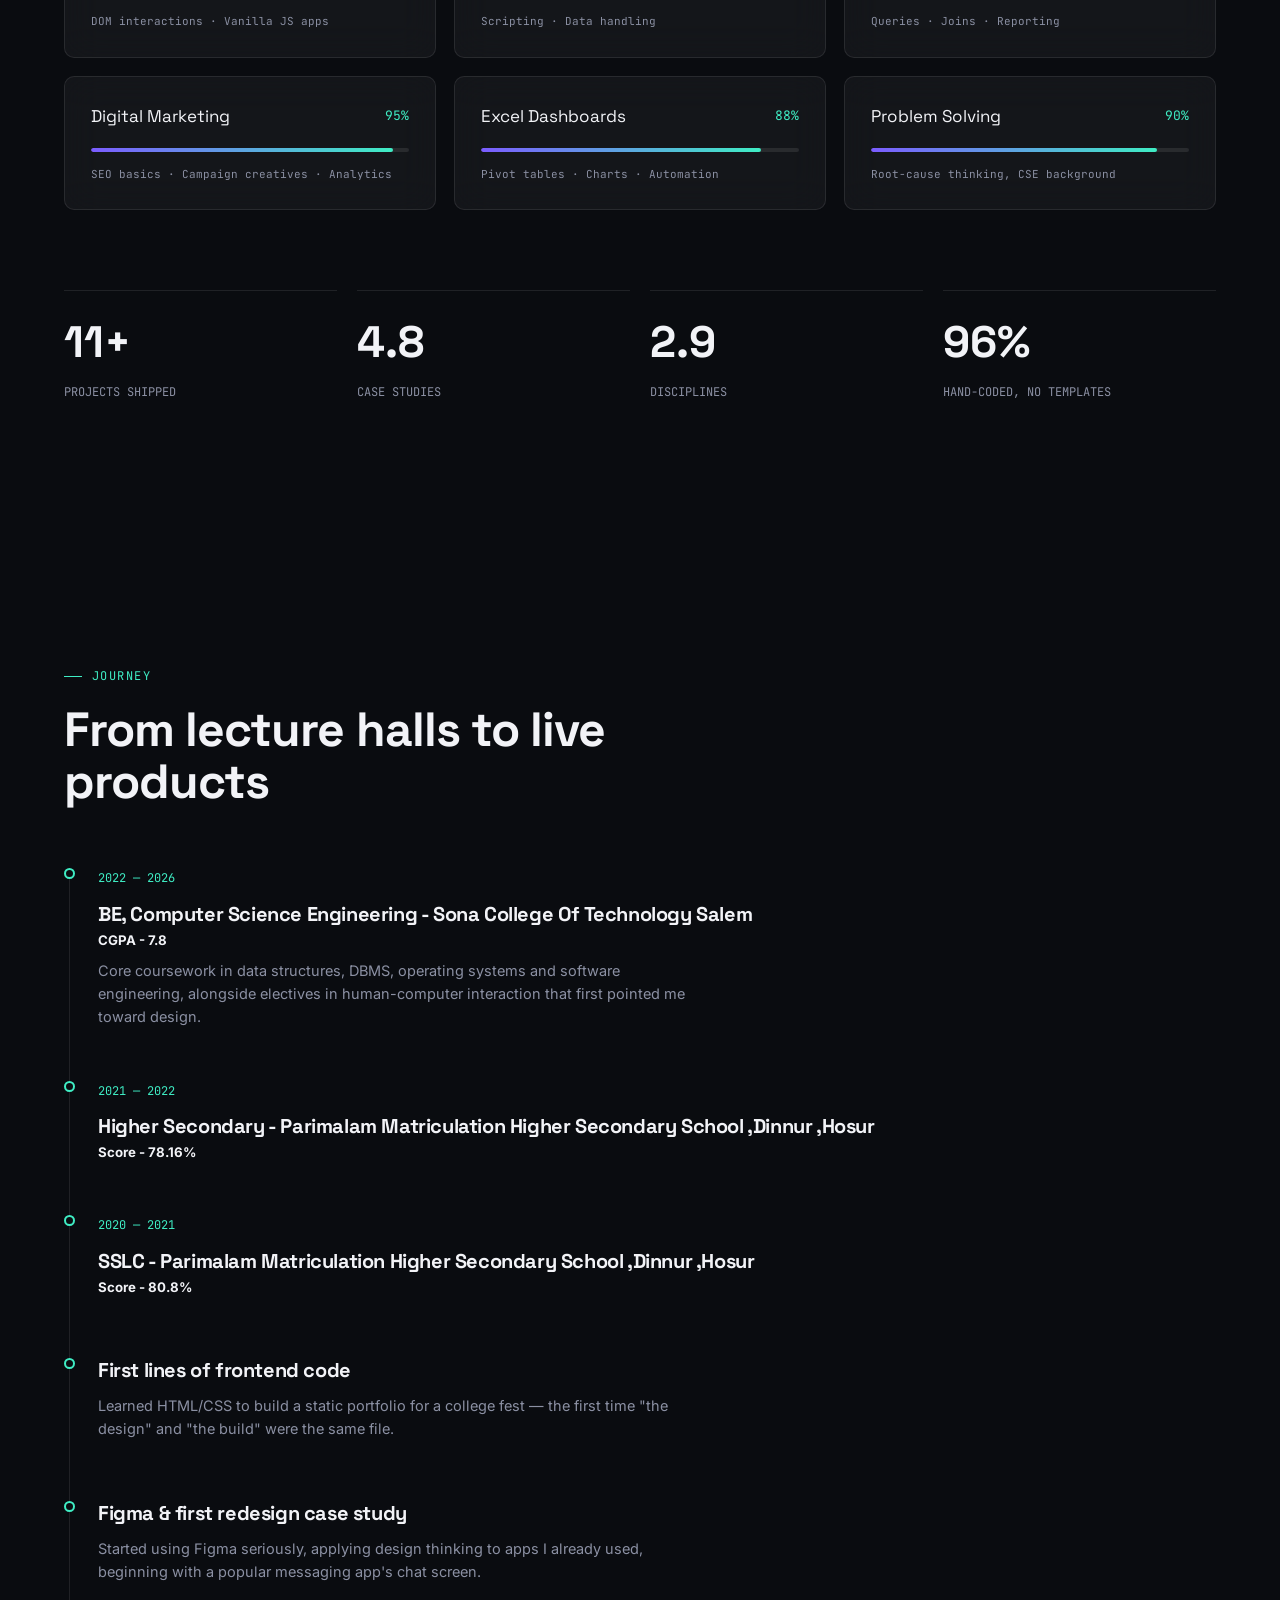
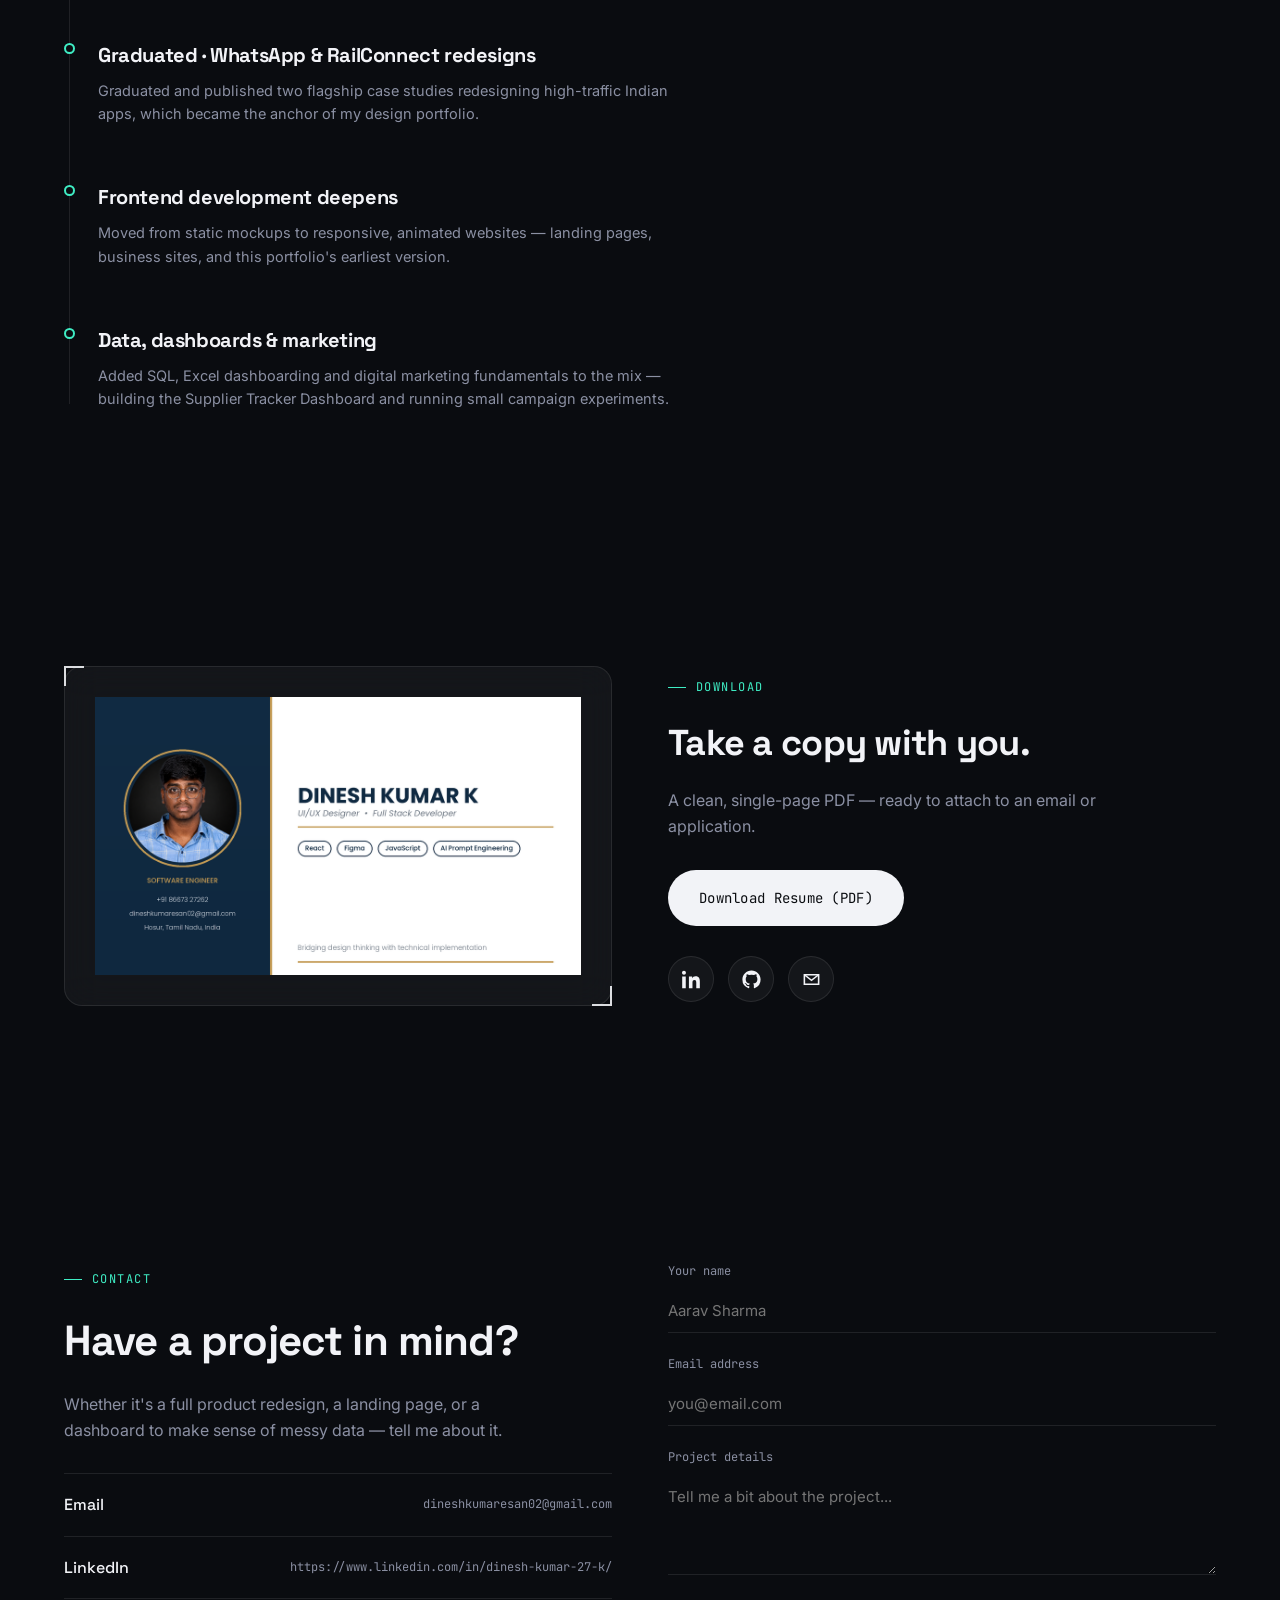
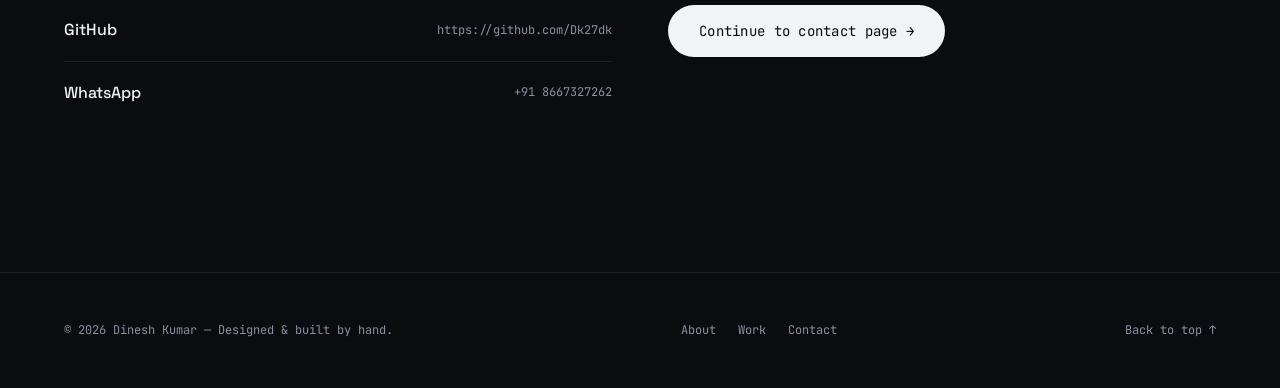
==== commit 83c54b37: "Update index.html" ====
--- a/index.html
+++ b/index.html
@@ -306,12 +306,12 @@
               style="--i: 3"
             >
               <div class="card-layerbar">
-                <span>supplier-tracker.xlsx</span>
+                <span>CRM Software</span>
                 <div class="dots"><i></i><i></i><i></i></div>
               </div>
               <div class="card-media" style="--c1: #1c2130; --c2: #0d0f15">
                 <img 
-      src="assets/images/excel dashboard.png" 
+      src="assets/images/CRM.png" 
       alt="Real Estate Landing Page Poster" 
       class="project-poster-img"
       loading="lazy"
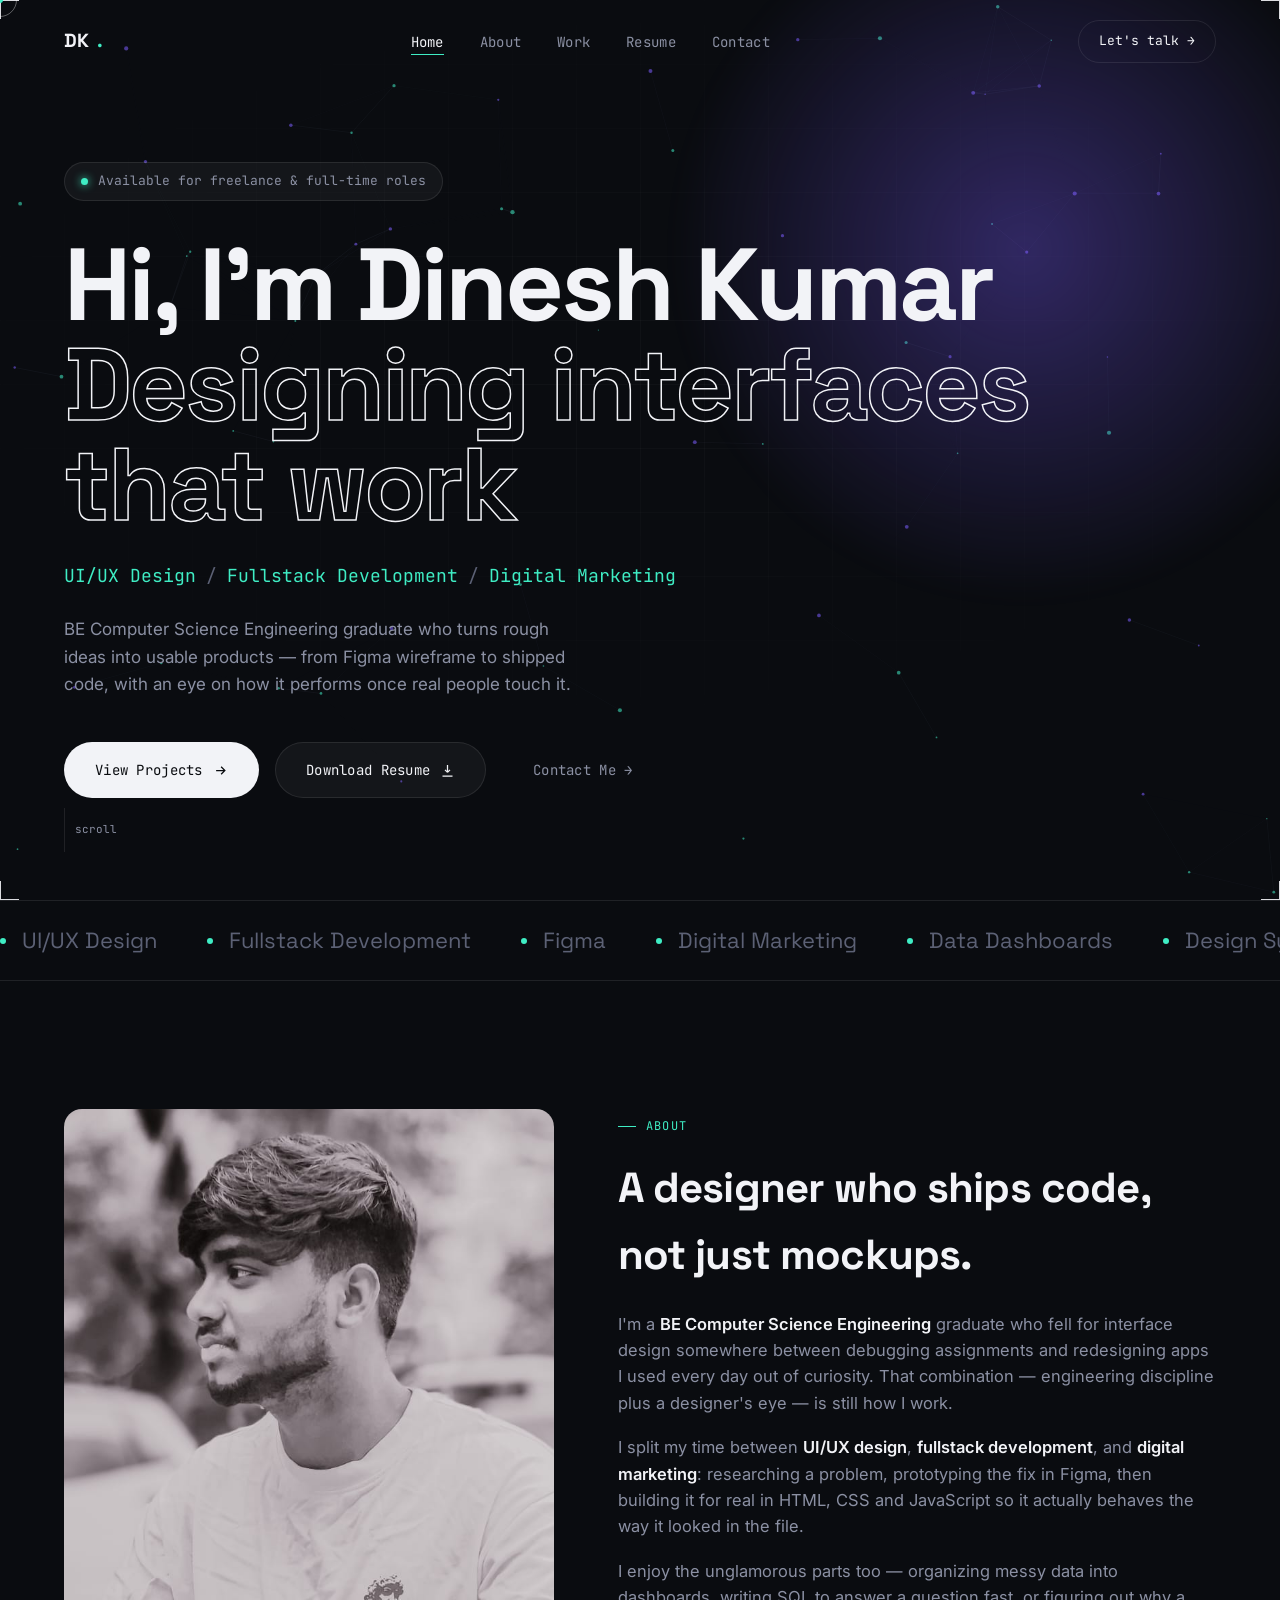
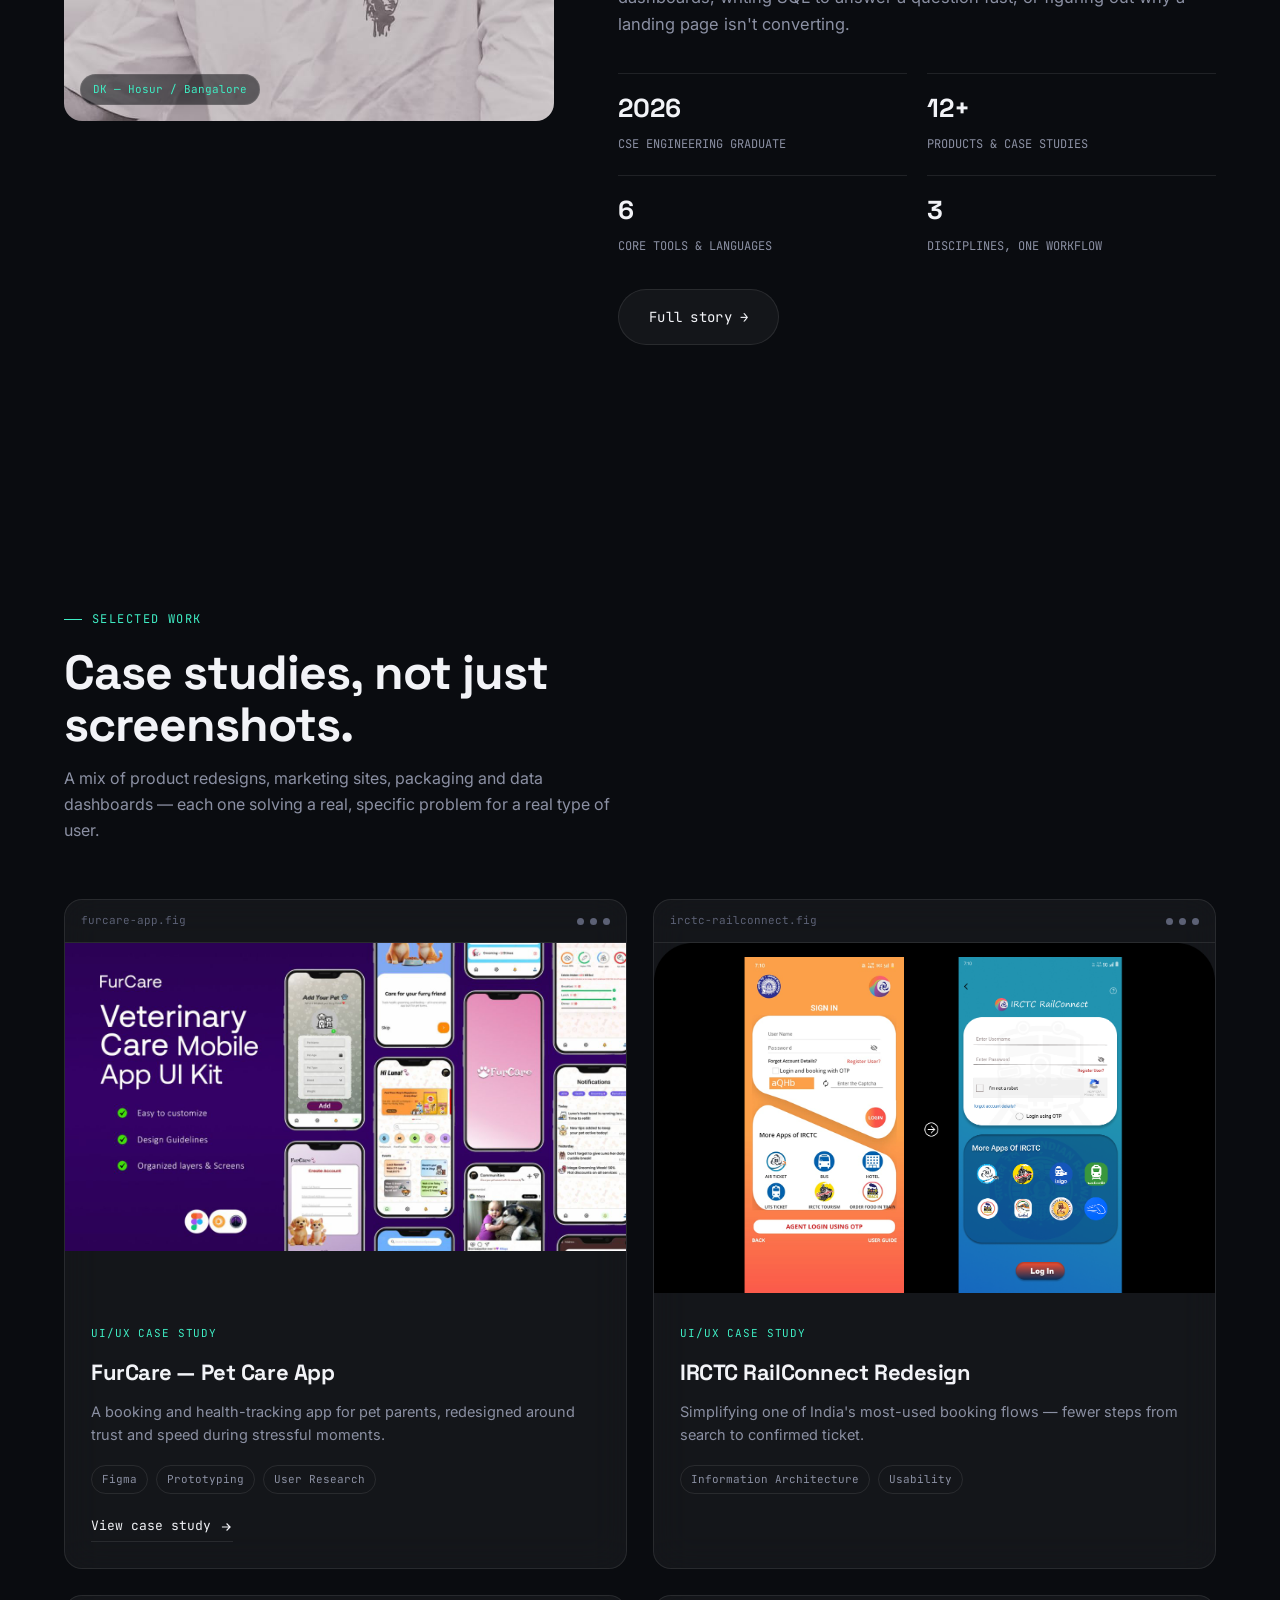
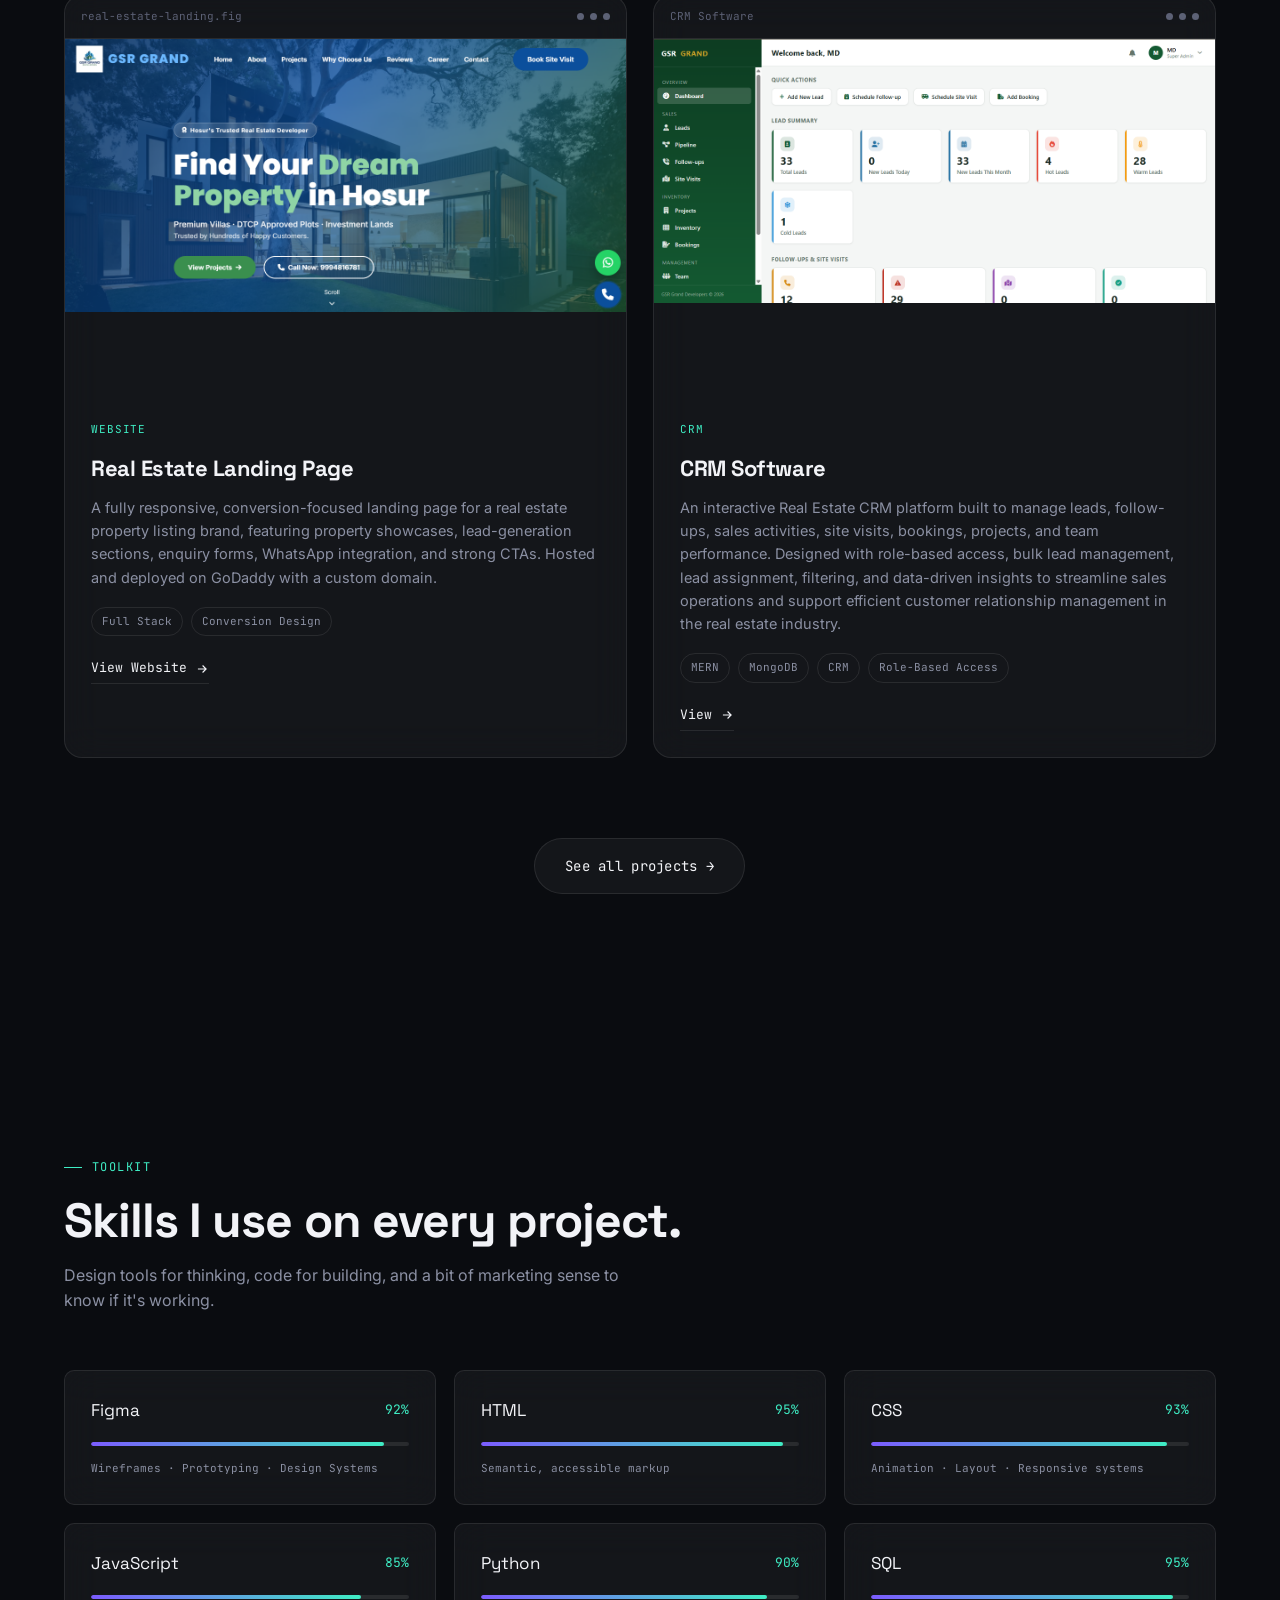
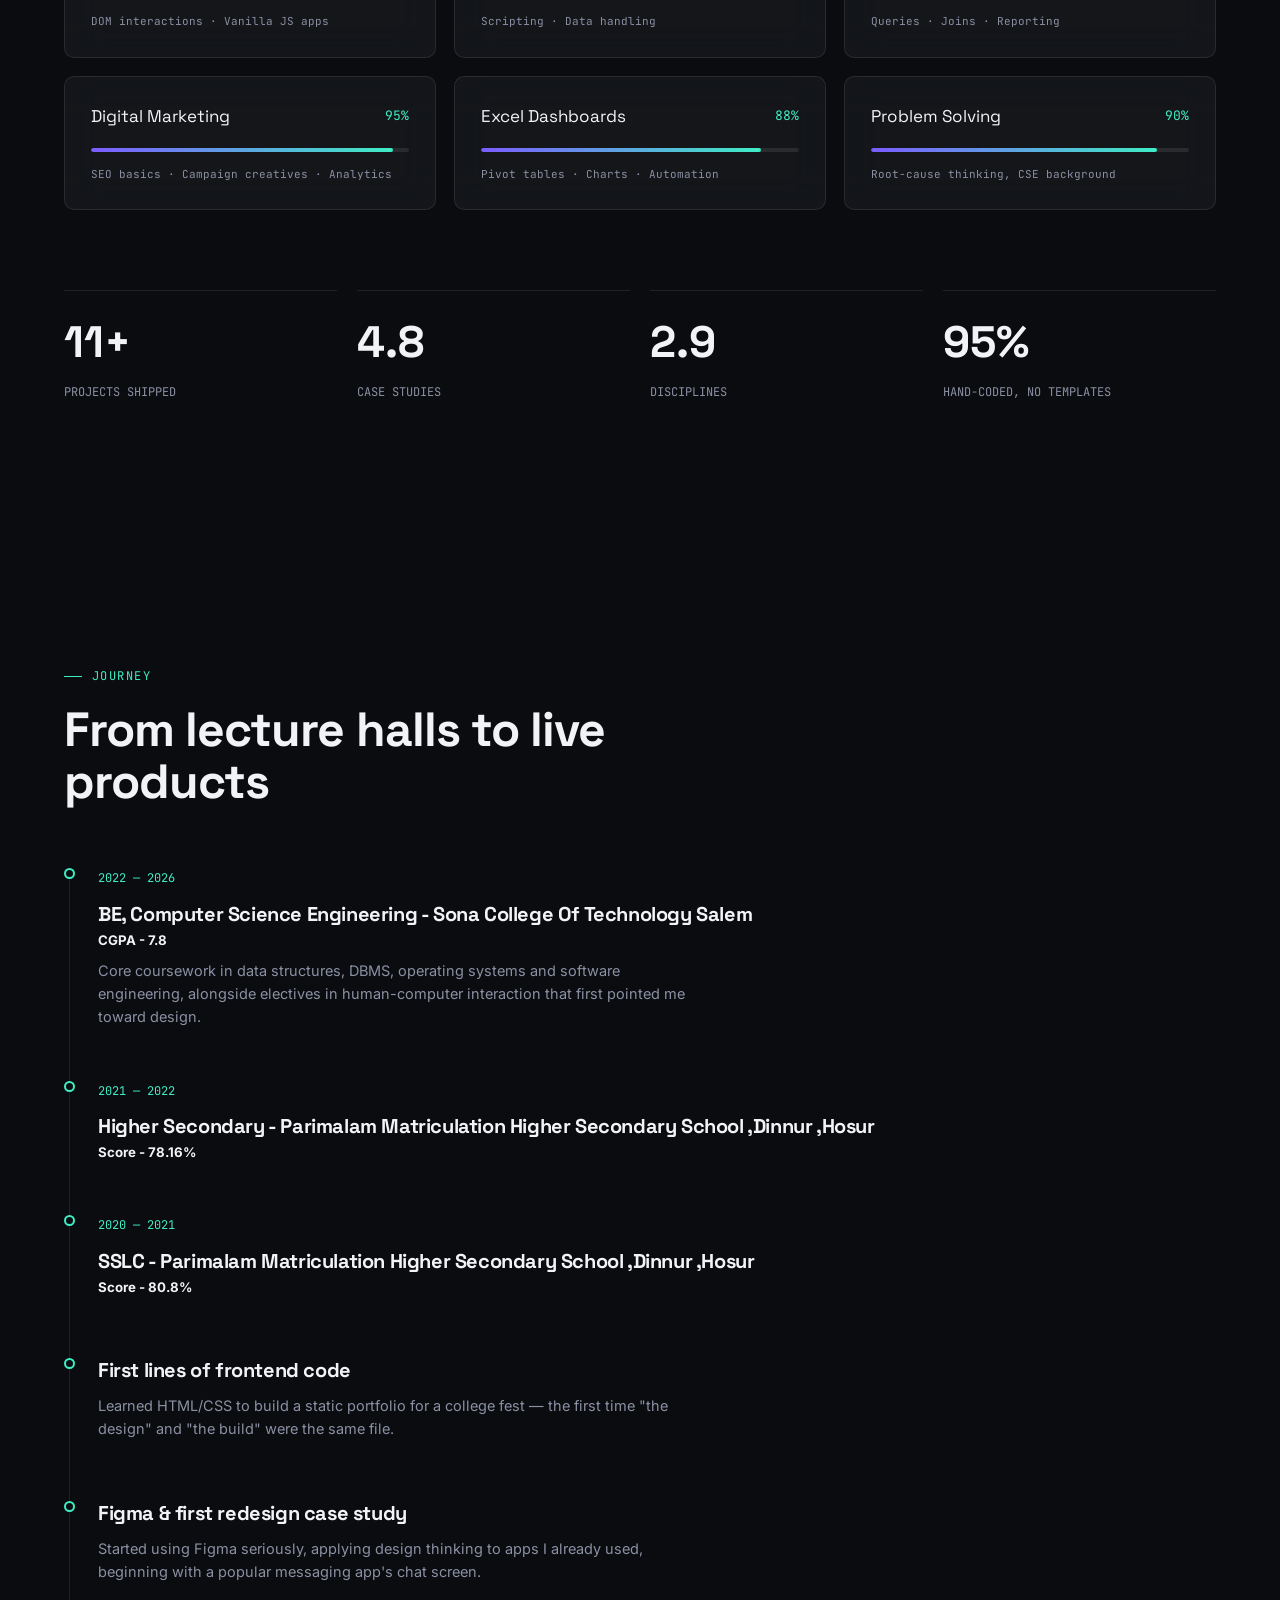
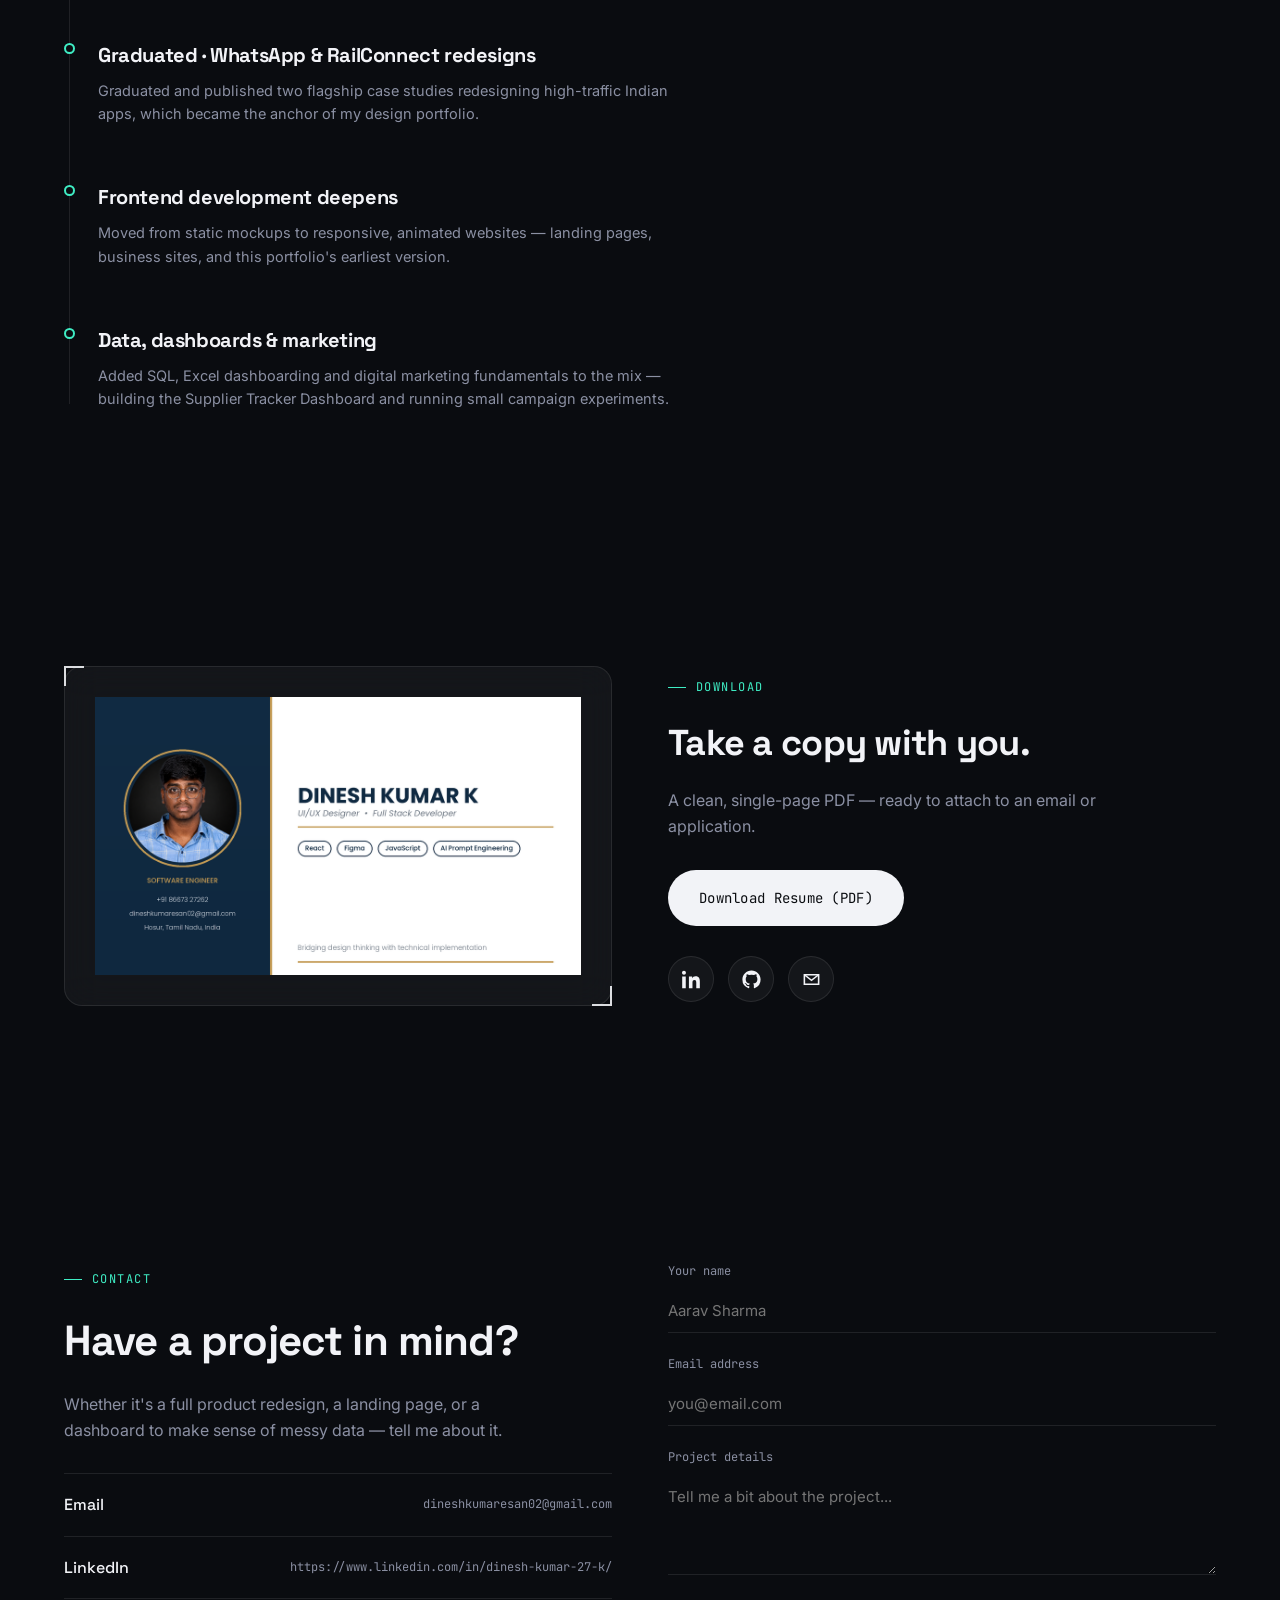
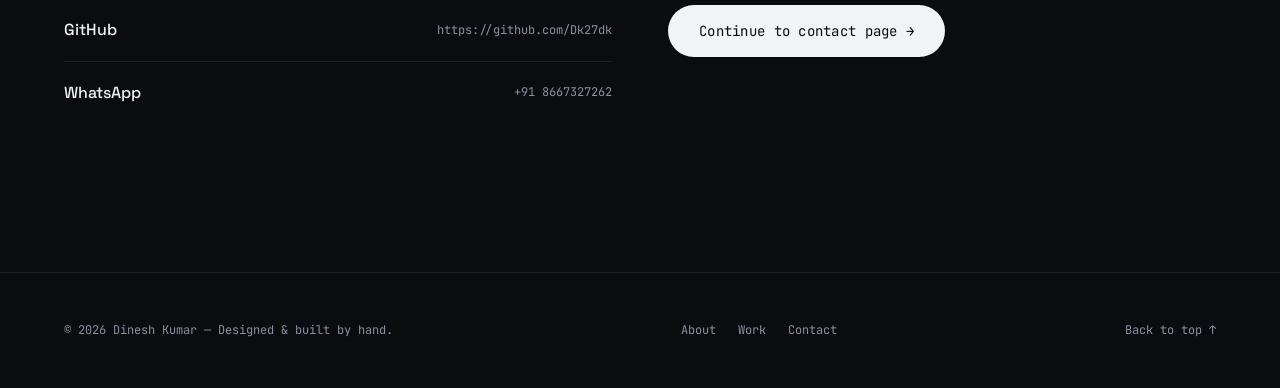
==== commit c1790279: "Update link text from 'View case study' to 'View'" ====
--- a/index.html
+++ b/index.html
@@ -330,7 +330,7 @@
   <span class="tag-pill">Role-Based Access</span>
 </div>
                 <a href="https://gsrgrandcrm.onrender.com" class="card-link"
-                  >View case study
+                  >View 
                   <svg
                     viewBox="0 0 24 24"
                     fill="none"
